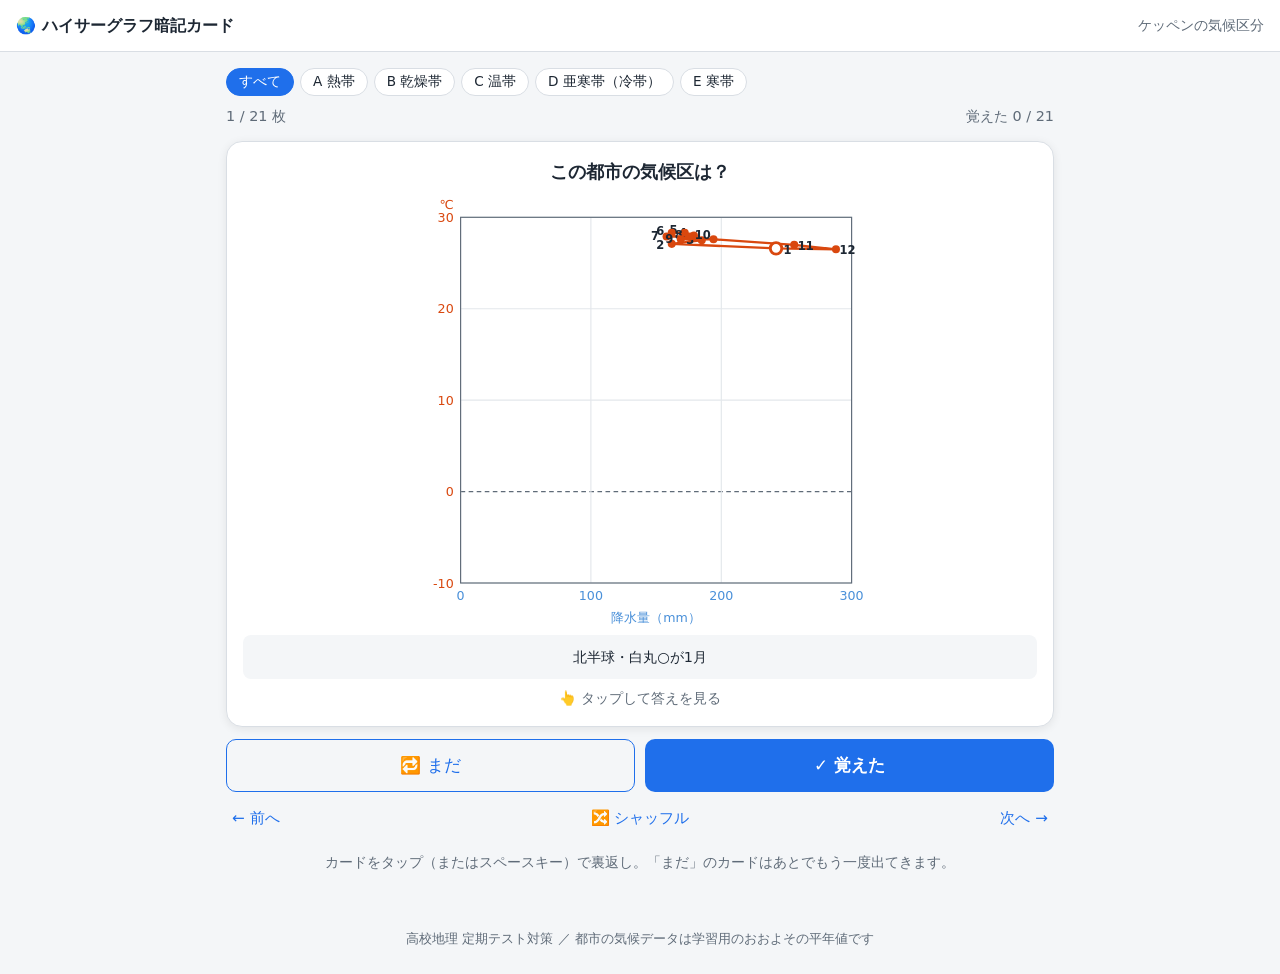
==== docs/index.html @ 98ae0c98 "暗記カードをサーバー不要の静的 HTML に書き出す機能を追加 Co-Authored-By: Claude Opus 5.5 <noreply@anthropic.com> Claude-Sessi" ====
<!doctype html>
<html lang="ja">
<head>
<meta charset="utf-8">
<meta name="viewport" content="width=device-width, initial-scale=1, viewport-fit=cover">
<meta name="apple-mobile-web-app-capable" content="yes">
<meta name="apple-mobile-web-app-title" content="ケッペン暗記">
<title>ハイサーグラフ暗記カード</title>
<meta name="claude:viewport-fit-sides" content="cover">
<style>
:root {
  --bg: #f4f6f8; --card: #ffffff; --text: #1d2733; --muted: #5f6b78; --border: #d9dee4;
  --accent: #1f6feb; --accent-text: #ffffff;
  --ok: #1a7f37; --ok-bg: #e6f4ea; --ng: #c62828; --ng-bg: #fdecea;
  --temp: #d9480f; --prec: #4a90d9; --grid: #e3e7eb;
  --zA: #e8f5e9; --zB: #fff4dc; --zC: #e7f1fb; --zD: #efe9f8; --zE: #eef1f3;
}
@media (prefers-color-scheme: dark) {
  :root:not([data-theme="light"]) {
    --bg: #12161b; --card: #1c222a; --text: #e6eaef; --muted: #9aa5b1; --border: #313a45;
    --accent: #4d8ff5; --accent-text: #0b0f14;
    --ok: #57c574; --ok-bg: #1b3324; --ng: #f07070; --ng-bg: #3a1f1f;
    --temp: #ff8a50; --prec: #5c9de0; --grid: #2b333d;
    --zA: #1d3122; --zB: #362d17; --zC: #1a2b3d; --zD: #2a2238; --zE: #262c32;
    color-scheme: dark;
  }
}
:root[data-theme="dark"] {
  --bg: #12161b; --card: #1c222a; --text: #e6eaef; --muted: #9aa5b1; --border: #313a45;
  --accent: #4d8ff5; --accent-text: #0b0f14;
  --ok: #57c574; --ok-bg: #1b3324; --ng: #f07070; --ng-bg: #3a1f1f;
  --temp: #ff8a50; --prec: #5c9de0; --grid: #2b333d;
  --zA: #1d3122; --zB: #362d17; --zC: #1a2b3d; --zD: #2a2238; --zE: #262c32;
  color-scheme: dark;
}
* { box-sizing: border-box; }
body {
  margin: 0; background: var(--bg); color: var(--text); line-height: 1.7;
  font-family: "Hiragino Sans", "Noto Sans JP", "Yu Gothic", system-ui, sans-serif;
}
a { color: var(--accent); }
main {
  max-width: 860px; margin: 0 auto; padding-block: 16px;
  padding-left: max(16px, env(safe-area-inset-left, 0px));
  padding-right: max(16px, env(safe-area-inset-right, 0px));
}
header.site {
  display: flex; flex-wrap: wrap; gap: 8px 20px; align-items: center; justify-content: space-between;
  padding-block: 12px; background: var(--card); border-bottom: 1px solid var(--border);
  padding-left: max(16px, env(safe-area-inset-left, 0px));
  padding-right: max(16px, env(safe-area-inset-right, 0px));
}
header.site .brand { font-weight: 700; text-decoration: none; color: var(--text); }
header.site nav { display: flex; gap: 16px; }
header.site nav a { text-decoration: none; }
footer.site { text-align: center; color: var(--muted); font-size: .8rem; padding: 24px 16px; }
h1 { font-size: 1.4rem; margin: 0 0 8px; }
h2 { font-size: 1.1rem; margin: 20px 0 8px; }
.card {
  background: var(--card); border: 1px solid var(--border); border-radius: 12px;
  padding: 18px; margin: 14px 0;
}
.card > h2:first-child { margin-top: 0; }
.center { text-align: center; }
.muted { color: var(--muted); font-size: .9em; }
.choices { display: flex; flex-wrap: wrap; gap: 8px; }
.pick { display: inline-flex; align-items: center; gap: 6px; cursor: pointer;
  border: 1px solid var(--border); border-radius: 8px; padding: 8px 12px; }
.pick:has(input:checked) { border-color: var(--accent); outline: 2px solid var(--accent); }
.pick.inline { margin: 10px 10px 10px 0; }
.primary, .secondary {
  display: inline-block; border: 0; border-radius: 10px; padding: 10px 20px; font-size: 1rem;
  cursor: pointer; text-decoration: none; text-align: center; font-family: inherit;
}
.primary { background: var(--accent); color: var(--accent-text); font-weight: 700; }
.secondary { background: transparent; color: var(--accent); border: 1px solid var(--accent); }
.big { display: block; width: 100%; margin-top: 18px; padding: 14px; font-size: 1.1rem; }
.row { display: flex; flex-wrap: wrap; gap: 10px; justify-content: center; align-items: center; }
.flow li { margin: 4px 0; }

.progress { display: flex; justify-content: space-between; color: var(--muted); font-size: .9rem; }
.bar-track { height: 6px; background: var(--border); border-radius: 3px; overflow: hidden; }
.bar-fill { height: 100%; background: var(--accent); transition: width .3s; }
.prompt { font-size: 1.15rem; font-weight: 700; margin: 0 0 8px; }
.hint { white-space: pre-line; background: var(--bg); border-radius: 8px; padding: 10px 12px; }
.options { display: grid; gap: 10px; margin-top: 14px; }
.option {
  display: flex; align-items: center; gap: 12px; width: 100%; text-align: left;
  background: var(--card); color: var(--text); border: 1px solid var(--border); border-radius: 10px;
  padding: 12px 14px; font-size: 1rem; font-family: inherit;
}
button.option { cursor: pointer; }
button.option:hover { border-color: var(--accent); }
.option .num {
  flex: none; width: 26px; height: 26px; border-radius: 50%; display: grid; place-items: center;
  background: var(--bg); font-size: .85rem; font-weight: 700;
}
.option.correct { background: var(--ok-bg); border-color: var(--ok); }
.option.wrong { background: var(--ng-bg); border-color: var(--ng); }
.verdict { font-size: 1.2rem; font-weight: 700; margin: 16px 0 4px; }
.verdict.ok { color: var(--ok); } .verdict.ng { color: var(--ng); }
.explain { border-top: 1px dashed var(--border); margin-top: 10px; padding-top: 6px; }
.label { font-weight: 700; margin: 8px 0 0; }
.steps { padding-left: 1.4em; margin: 4px 0 10px; }
.steps li { margin: 2px 0; }
.big-msg { font-size: 1.05rem; }
.review summary { cursor: pointer; font-weight: 700; }
.review.ng { border-left: 4px solid var(--ng); } .review.ok { border-left: 4px solid var(--ok); }

.chart { max-width: 460px; margin: 8px auto; }
.climograph { width: 100%; height: auto; display: block; }
.climograph .grid { stroke: var(--grid); stroke-width: 1; }
.climograph .axis.zero { stroke: var(--muted); stroke-width: 1; stroke-dasharray: 4 3; }
.climograph .frame { fill: none; stroke: var(--muted); stroke-width: 1; }
.climograph .bar { fill: var(--prec); opacity: .85; }
.climograph .line { fill: none; stroke: var(--temp); stroke-width: 2.5; }
.climograph .dot { fill: var(--temp); }
.climograph .lbl { font-size: 11px; fill: var(--muted); }
.climograph .lbl.t { fill: var(--temp); } .climograph .lbl.p { fill: var(--prec); }

.data summary { cursor: pointer; color: var(--muted); font-size: .9rem; }
.data table, table.input { border-collapse: collapse; font-size: .8rem; margin-top: 6px; }
.data th, .data td, table.input th, table.input td {
  border: 1px solid var(--border); padding: 2px 4px; text-align: center; }
.data, .table-wrap { overflow-x: auto; }
table.input input {
  width: 3.6em; padding: 4px; font-size: .9rem; border: 1px solid var(--border); border-radius: 4px;
  background: var(--bg); color: var(--text);
}
table.ref { border-collapse: collapse; font-size: .85rem; min-width: 720px; }
table.ref th, table.ref td { border: 1px solid var(--border); padding: 6px; vertical-align: top; }
.zone-A td:first-child, .city.zone-A .tag { background: var(--zA); }
.zone-B td:first-child, .city.zone-B .tag { background: var(--zB); }
.zone-C td:first-child, .city.zone-C .tag { background: var(--zC); }
.zone-D td:first-child, .city.zone-D .tag { background: var(--zD); }
.zone-E td:first-child, .city.zone-E .tag { background: var(--zE); }
.grid { display: grid; grid-template-columns: repeat(auto-fill, minmax(240px, 1fr)); gap: 12px; }
.city { margin: 0; padding: 12px; }
.city h3 { margin: 0; font-size: 1rem; }
.city .tag { display: inline-block; border-radius: 6px; padding: 0 8px; margin: 4px 0; font-size: .85rem; }
.small { font-size: .8rem; }
select { font-size: 1rem; padding: 4px; background: var(--card); color: var(--text); border: 1px solid var(--border); border-radius: 6px; }

/* ---- ハイサーグラフ暗記カード ---- */
.climograph.hyther .line { stroke-width: 2; }
.climograph .dot.first { fill: var(--card); stroke: var(--temp); stroke-width: 2.5; }
.climograph .mon { font-size: 10px; fill: var(--text); font-weight: 700; }
.deck-bar { display: flex; flex-direction: column; gap: 8px; }
.filters { display: flex; flex-wrap: wrap; gap: 6px; }
.chip {
  border: 1px solid var(--border); background: var(--card); color: var(--text); border-radius: 999px;
  padding: 4px 12px; font-size: .85rem; cursor: pointer; font-family: inherit;
}
.chip.active { background: var(--accent); color: var(--accent-text); border-color: var(--accent); }
.deck-status { display: flex; justify-content: space-between; color: var(--muted); font-size: .9rem; }
.flip-area { margin: 12px 0; }
.flip-card .chart { margin: 4px auto; }
.flip-card { perspective: 1200px; cursor: pointer; outline: none; -webkit-tap-highlight-color: transparent; }
.flip-card[hidden] { display: none; }
.flip-inner {
  position: relative; display: grid; transition: transform .5s; transform-style: preserve-3d;
}
.flip-card.flipped .flip-inner { transform: rotateY(180deg); }
.face {
  grid-area: 1 / 1; backface-visibility: hidden; -webkit-backface-visibility: hidden;
  background: var(--card); border: 1px solid var(--border); border-radius: 16px; padding: 16px;
  box-shadow: 0 2px 10px rgba(0, 0, 0, .08);
}
.face.back { transform: rotateY(180deg); overflow-y: auto; position: absolute; inset: 0; }
.flip-card:focus-visible .face { outline: 3px solid var(--accent); }
.face-title { font-weight: 700; font-size: 1.1rem; margin: 0; text-align: center; }
.face .hint { text-align: center; font-size: .9rem; margin: 6px 0; }
.tap { text-align: center; color: var(--muted); font-size: .85rem; margin: 8px 0 0; }
.answer-code { font-size: 1.5rem; font-weight: 800; margin: 4px 0 0; text-align: center; }
.answer-city { text-align: center; font-size: 1.1rem; margin: 0 0 8px; }
.zone-bg-A { background: var(--zA); } .zone-bg-B { background: var(--zB); }
.zone-bg-C { background: var(--zC); } .zone-bg-D { background: var(--zD); }
.zone-bg-E { background: var(--zE); }
.deck-actions { display: grid; grid-template-columns: 1fr 1fr; gap: 10px; }
.deck-actions[hidden], .deck-sub[hidden] { display: none; }
.deck-actions button { padding: 14px; font-size: 1.05rem; }
.deck-sub { display: flex; justify-content: space-between; margin: 10px 0; }
.link { background: none; border: 0; color: var(--accent); font-size: .95rem; cursor: pointer; padding: 6px; font-family: inherit; }
.done { text-align: center; }

.site-title { font-weight: 700; }
</style>
</head>
<body>
<header class="site">
  <span class="site-title">🌏 ハイサーグラフ暗記カード</span>
  <span class="muted">ケッペンの気候区分</span>
</header>
<main>

<div class="deck-bar">
  <div class="filters" role="group" aria-label="気候帯でしぼりこむ">
    <button type="button" class="chip active" data-zone="">すべて</button>
    
    <button type="button" class="chip" data-zone="A">A 熱帯</button>
    
    <button type="button" class="chip" data-zone="B">B 乾燥帯</button>
    
    <button type="button" class="chip" data-zone="C">C 温帯</button>
    
    <button type="button" class="chip" data-zone="D">D 亜寒帯（冷帯）</button>
    
    <button type="button" class="chip" data-zone="E">E 寒帯</button>
    
  </div>
  <div class="deck-status"><span id="pos"></span><span id="remain"></span></div>
</div>

<div class="flip-area">
  
  <div class="flip-card" data-zone="A" hidden tabindex="0"
       role="button" aria-label="タップしてカードを裏返す">
    <div class="flip-inner">
      <div class="face front">
        <p class="face-title">この都市の気候区は？</p>
        <div class="chart"><svg viewBox="0 0 400 380" class="climograph hyther" role="img" aria-label="ハイサーグラフ" xmlns="http://www.w3.org/2000/svg"><line x1="44" y1="340.0" x2="384" y2="340.0" class="grid"/><text x="38" y="344.0" class="lbl t" text-anchor="end">-10</text><line x1="44" y1="260.5" x2="384" y2="260.5" class="axis zero"/><text x="38" y="264.5" class="lbl t" text-anchor="end">0</text><line x1="44" y1="181.0" x2="384" y2="181.0" class="grid"/><text x="38" y="185.0" class="lbl t" text-anchor="end">10</text><line x1="44" y1="101.5" x2="384" y2="101.5" class="grid"/><text x="38" y="105.5" class="lbl t" text-anchor="end">20</text><line x1="44" y1="22.0" x2="384" y2="22.0" class="grid"/><text x="38" y="26.0" class="lbl t" text-anchor="end">30</text><line x1="44.0" y1="22" x2="44.0" y2="340" class="grid"/><text x="44.0" y="355" class="lbl p" text-anchor="middle">0</text><line x1="157.3" y1="22" x2="157.3" y2="340" class="grid"/><text x="157.3" y="355" class="lbl p" text-anchor="middle">100</text><line x1="270.7" y1="22" x2="270.7" y2="340" class="grid"/><text x="270.7" y="355" class="lbl p" text-anchor="middle">200</text><line x1="384.0" y1="22" x2="384.0" y2="340" class="grid"/><text x="384.0" y="355" class="lbl p" text-anchor="middle">300</text><rect x="44" y="22" width="340" height="318" class="frame"/><polyline points="318.3,49.0 227.6,45.1 253.7,41.9 246.9,37.9 238.9,35.5 227.6,35.5 223.1,38.7 243.5,38.7 235.5,41.1 263.9,41.1 334.1,45.9 370.4,49.8 318.3,49.0" class="line"/><circle cx="318.3" cy="49.0" r="5" class="dot first"><title>1月 26.6℃ 242mm</title></circle><text x="328.2" y="53.9" class="mon" text-anchor="middle">1</text><circle cx="227.6" cy="45.1" r="3.5" class="dot"><title>2月 27.1℃ 162mm</title></circle><text x="217.6" y="49.4" class="mon" text-anchor="middle">2</text><circle cx="253.7" cy="41.9" r="3.5" class="dot"><title>3月 27.5℃ 185mm</title></circle><text x="243.7" y="45.5" class="mon" text-anchor="middle">3</text><circle cx="246.9" cy="37.9" r="3.5" class="dot"><title>4月 28.0℃ 179mm</title></circle><text x="237.1" y="39.4" class="mon" text-anchor="middle">4</text><circle cx="238.9" cy="35.5" r="3.5" class="dot"><title>5月 28.3℃ 172mm</title></circle><text x="229.2" y="36.7" class="mon" text-anchor="middle">5</text><circle cx="227.6" cy="35.5" r="3.5" class="dot"><title>6月 28.3℃ 162mm</title></circle><text x="217.7" y="37.4" class="mon" text-anchor="middle">6</text><circle cx="223.1" cy="38.7" r="3.5" class="dot"><title>7月 27.9℃ 158mm</title></circle><text x="213.1" y="41.5" class="mon" text-anchor="middle">7</text><circle cx="243.5" cy="38.7" r="3.5" class="dot"><title>8月 27.9℃ 176mm</title></circle><text x="233.6" y="40.8" class="mon" text-anchor="middle">8</text><circle cx="235.5" cy="41.1" r="3.5" class="dot"><title>9月 27.6℃ 169mm</title></circle><text x="225.5" y="44.4" class="mon" text-anchor="middle">9</text><circle cx="263.9" cy="41.1" r="3.5" class="dot"><title>10月 27.6℃ 194mm</title></circle><text x="254.6" y="40.7" class="mon" text-anchor="middle">10</text><circle cx="334.1" cy="45.9" r="3.5" class="dot"><title>11月 27.0℃ 256mm</title></circle><text x="344.1" y="50.0" class="mon" text-anchor="middle">11</text><circle cx="370.4" cy="49.8" r="3.5" class="dot"><title>12月 26.5℃ 288mm</title></circle><text x="380.4" y="54.1" class="mon" text-anchor="middle">12</text><text x="38" y="15" class="lbl t" text-anchor="end">℃</text><text x="214.0" y="374" class="lbl p" text-anchor="middle">降水量（mm）</text></svg></div>
        <p class="hint">北半球・白丸○が1月</p>
        <p class="tap">👆 タップして答えを見る</p>
      </div>
      <div class="face back zone-bg-A">
        <p class="answer-code">Af（熱帯雨林気候）</p>
        <p class="answer-city">シンガポール（シンガポール）</p>
        <p class="label">判定の手順</p>
        <ol class="steps"><li>最暖月平均気温 28.3℃ ≧ 10℃ → 寒帯（E）ではない</li><li>年降水量 2343mm ≧ 乾燥限界 691mm（年中ほぼ平均的に降るなので r = 20 × (27.5 + 7)）→ 乾燥帯（B）ではない</li><li>最寒月平均気温 26.5℃ ≧ 18℃ → 熱帯（A）</li><li>最少雨月降水量 158mm ≧ 60mm → 熱帯雨林気候（Af）</li></ol>
        <p class="label">特徴</p>
        <p>年中高温多雨。スコールがある。気温の年較差が小さい。</p>
        <p>植生：常緑広葉樹の密林（アマゾンのセルバなど）／土壌：ラトソル</p>
        <p class="tap">👆 タップで表に戻る</p>
      </div>
    </div>
  </div>
  
  <div class="flip-card" data-zone="A" hidden tabindex="0"
       role="button" aria-label="タップしてカードを裏返す">
    <div class="flip-inner">
      <div class="face front">
        <p class="face-title">この都市の気候区は？</p>
        <div class="chart"><svg viewBox="0 0 400 380" class="climograph hyther" role="img" aria-label="ハイサーグラフ" xmlns="http://www.w3.org/2000/svg"><line x1="44" y1="340.0" x2="384" y2="340.0" class="grid"/><text x="38" y="344.0" class="lbl t" text-anchor="end">-10</text><line x1="44" y1="276.4" x2="384" y2="276.4" class="axis zero"/><text x="38" y="280.4" class="lbl t" text-anchor="end">0</text><line x1="44" y1="212.8" x2="384" y2="212.8" class="grid"/><text x="38" y="216.8" class="lbl t" text-anchor="end">10</text><line x1="44" y1="149.2" x2="384" y2="149.2" class="grid"/><text x="38" y="153.2" class="lbl t" text-anchor="end">20</text><line x1="44" y1="85.6" x2="384" y2="85.6" class="grid"/><text x="38" y="89.6" class="lbl t" text-anchor="end">30</text><line x1="44" y1="22.0" x2="384" y2="22.0" class="grid"/><text x="38" y="26.0" class="lbl t" text-anchor="end">40</text><line x1="44.0" y1="22" x2="44.0" y2="340" class="grid"/><text x="44.0" y="355" class="lbl p" text-anchor="middle">0</text><line x1="157.3" y1="22" x2="157.3" y2="340" class="grid"/><text x="157.3" y="355" class="lbl p" text-anchor="middle">200</text><line x1="270.7" y1="22" x2="270.7" y2="340" class="grid"/><text x="270.7" y="355" class="lbl p" text-anchor="middle">400</text><line x1="384.0" y1="22" x2="384.0" y2="340" class="grid"/><text x="384.0" y="355" class="lbl p" text-anchor="middle">600</text><rect x="44" y="22" width="340" height="318" class="frame"/><polyline points="45.7,116.1 45.1,107.2 48.0,92.6 58.7,81.8 214.6,93.2 355.1,104.0 379.5,107.2 359.6,107.9 267.3,106.0 147.7,103.4 73.5,107.9 48.0,116.8 45.7,116.1" class="line"/><circle cx="45.7" cy="116.1" r="5" class="dot first"><title>1月 25.2℃ 3mm</title></circle><text x="35.7" y="120.6" class="mon" text-anchor="middle">1</text><circle cx="45.1" cy="107.2" r="3.5" class="dot"><title>2月 26.6℃ 2mm</title></circle><text x="35.1" y="111.0" class="mon" text-anchor="middle">2</text><circle cx="48.0" cy="92.6" r="3.5" class="dot"><title>3月 28.9℃ 7mm</title></circle><text x="38.0" y="95.2" class="mon" text-anchor="middle">3</text><circle cx="58.7" cy="81.8" r="3.5" class="dot"><title>4月 30.6℃ 26mm</title></circle><text x="48.9" y="83.4" class="mon" text-anchor="middle">4</text><circle cx="214.6" cy="93.2" r="3.5" class="dot"><title>5月 28.8℃ 301mm</title></circle><text x="224.3" y="94.4" class="mon" text-anchor="middle">5</text><circle cx="355.1" cy="104.0" r="3.5" class="dot"><title>6月 27.1℃ 549mm</title></circle><text x="365.1" y="107.6" class="mon" text-anchor="middle">6</text><circle cx="379.5" cy="107.2" r="3.5" class="dot"><title>7月 26.6℃ 592mm</title></circle><text x="389.5" y="110.9" class="mon" text-anchor="middle">7</text><circle cx="359.6" cy="107.9" r="3.5" class="dot"><title>8月 26.5℃ 557mm</title></circle><text x="369.6" y="111.6" class="mon" text-anchor="middle">8</text><circle cx="267.3" cy="106.0" r="3.5" class="dot"><title>9月 26.8℃ 394mm</title></circle><text x="277.3" y="109.7" class="mon" text-anchor="middle">9</text><circle cx="147.7" cy="103.4" r="3.5" class="dot"><title>10月 27.2℃ 183mm</title></circle><text x="137.7" y="106.8" class="mon" text-anchor="middle">10</text><circle cx="73.5" cy="107.9" r="3.5" class="dot"><title>11月 26.5℃ 52mm</title></circle><text x="63.5" y="111.8" class="mon" text-anchor="middle">11</text><circle cx="48.0" cy="116.8" r="3.5" class="dot"><title>12月 25.1℃ 7mm</title></circle><text x="38.0" y="121.3" class="mon" text-anchor="middle">12</text><text x="38" y="15" class="lbl t" text-anchor="end">℃</text><text x="214.0" y="374" class="lbl p" text-anchor="middle">降水量（mm）</text></svg></div>
        <p class="hint">北半球・白丸○が1月</p>
        <p class="tap">👆 タップして答えを見る</p>
      </div>
      <div class="face back zone-bg-A">
        <p class="answer-code">Am（熱帯モンスーン気候）</p>
        <p class="answer-city">ヤンゴン（ミャンマー）</p>
        <p class="label">判定の手順</p>
        <ol class="steps"><li>最暖月平均気温 30.6℃ ≧ 10℃ → 寒帯（E）ではない</li><li>年降水量 2673mm ≧ 乾燥限界 823mm（夏に雨が集中（夏半年に年降水量の70%以上）なので r = 20 × (27.2 + 14)）→ 乾燥帯（B）ではない</li><li>最寒月平均気温 25.1℃ ≧ 18℃ → 熱帯（A）</li><li>最少雨月 2mm &lt; 60mm だが、100 − 年降水量/25 = -7mm 以上 → 弱い乾季のある熱帯モンスーン気候（Am）</li></ol>
        <p class="label">特徴</p>
        <p>モンスーン（季節風）の影響で多雨。短い弱い乾季がある。</p>
        <p>植生：常緑広葉樹と落葉樹がまじる森林／土壌：ラトソル</p>
        <p class="tap">👆 タップで表に戻る</p>
      </div>
    </div>
  </div>
  
  <div class="flip-card" data-zone="A" hidden tabindex="0"
       role="button" aria-label="タップしてカードを裏返す">
    <div class="flip-inner">
      <div class="face front">
        <p class="face-title">この都市の気候区は？</p>
        <div class="chart"><svg viewBox="0 0 400 380" class="climograph hyther" role="img" aria-label="ハイサーグラフ" xmlns="http://www.w3.org/2000/svg"><line x1="44" y1="340.0" x2="384" y2="340.0" class="grid"/><text x="38" y="344.0" class="lbl t" text-anchor="end">-10</text><line x1="44" y1="276.4" x2="384" y2="276.4" class="axis zero"/><text x="38" y="280.4" class="lbl t" text-anchor="end">0</text><line x1="44" y1="212.8" x2="384" y2="212.8" class="grid"/><text x="38" y="216.8" class="lbl t" text-anchor="end">10</text><line x1="44" y1="149.2" x2="384" y2="149.2" class="grid"/><text x="38" y="153.2" class="lbl t" text-anchor="end">20</text><line x1="44" y1="85.6" x2="384" y2="85.6" class="grid"/><text x="38" y="89.6" class="lbl t" text-anchor="end">30</text><line x1="44" y1="22.0" x2="384" y2="22.0" class="grid"/><text x="38" y="26.0" class="lbl t" text-anchor="end">40</text><line x1="44.0" y1="22" x2="44.0" y2="340" class="grid"/><text x="44.0" y="355" class="lbl p" text-anchor="middle">0</text><line x1="129.0" y1="22" x2="129.0" y2="340" class="grid"/><text x="129.0" y="355" class="lbl p" text-anchor="middle">100</text><line x1="214.0" y1="22" x2="214.0" y2="340" class="grid"/><text x="214.0" y="355" class="lbl p" text-anchor="middle">200</text><line x1="299.0" y1="22" x2="299.0" y2="340" class="grid"/><text x="299.0" y="355" class="lbl p" text-anchor="middle">300</text><line x1="384.0" y1="22" x2="384.0" y2="340" class="grid"/><text x="384.0" y="355" class="lbl p" text-anchor="middle">400</text><rect x="44" y="22" width="340" height="318" class="frame"/><polyline points="55.0,104.7 61.0,96.4 79.7,89.4 121.3,83.7 254.8,86.2 192.8,90.1 187.7,92.6 241.2,93.9 327.9,96.4 271.8,98.3 92.5,100.9 51.6,108.5 55.0,104.7" class="line"/><circle cx="55.0" cy="104.7" r="5" class="dot first"><title>1月 27.0℃ 13mm</title></circle><text x="45.1" y="109.1" class="mon" text-anchor="middle">1</text><circle cx="61.0" cy="96.4" r="3.5" class="dot"><title>2月 28.3℃ 20mm</title></circle><text x="51.0" y="100.0" class="mon" text-anchor="middle">2</text><circle cx="79.7" cy="89.4" r="3.5" class="dot"><title>3月 29.4℃ 42mm</title></circle><text x="69.7" y="92.2" class="mon" text-anchor="middle">3</text><circle cx="121.3" cy="83.7" r="3.5" class="dot"><title>4月 30.3℃ 91mm</title></circle><text x="111.7" y="84.5" class="mon" text-anchor="middle">4</text><circle cx="254.8" cy="86.2" r="3.5" class="dot"><title>5月 29.9℃ 248mm</title></circle><text x="264.8" y="88.8" class="mon" text-anchor="middle">5</text><circle cx="192.8" cy="90.1" r="3.5" class="dot"><title>6月 29.3℃ 175mm</title></circle><text x="202.6" y="92.0" class="mon" text-anchor="middle">6</text><circle cx="187.7" cy="92.6" r="3.5" class="dot"><title>7月 28.9℃ 169mm</title></circle><text x="197.6" y="95.1" class="mon" text-anchor="middle">7</text><circle cx="241.2" cy="93.9" r="3.5" class="dot"><title>8月 28.7℃ 232mm</title></circle><text x="251.2" y="97.2" class="mon" text-anchor="middle">8</text><circle cx="327.9" cy="96.4" r="3.5" class="dot"><title>9月 28.3℃ 334mm</title></circle><text x="337.9" y="100.0" class="mon" text-anchor="middle">9</text><circle cx="271.8" cy="98.3" r="3.5" class="dot"><title>10月 28.0℃ 268mm</title></circle><text x="281.8" y="102.1" class="mon" text-anchor="middle">10</text><circle cx="92.5" cy="100.9" r="3.5" class="dot"><title>11月 27.6℃ 57mm</title></circle><text x="82.5" y="105.2" class="mon" text-anchor="middle">11</text><circle cx="51.6" cy="108.5" r="3.5" class="dot"><title>12月 26.4℃ 9mm</title></circle><text x="41.7" y="113.2" class="mon" text-anchor="middle">12</text><text x="38" y="15" class="lbl t" text-anchor="end">℃</text><text x="214.0" y="374" class="lbl p" text-anchor="middle">降水量（mm）</text></svg></div>
        <p class="hint">北半球・白丸○が1月</p>
        <p class="tap">👆 タップして答えを見る</p>
      </div>
      <div class="face back zone-bg-A">
        <p class="answer-code">Aw（サバナ気候）</p>
        <p class="answer-city">バンコク（タイ）</p>
        <p class="label">判定の手順</p>
        <ol class="steps"><li>最暖月平均気温 30.3℃ ≧ 10℃ → 寒帯（E）ではない</li><li>年降水量 1658mm ≧ 乾燥限界 850mm（夏に雨が集中（夏半年に年降水量の70%以上）なので r = 20 × (28.5 + 14)）→ 乾燥帯（B）ではない</li><li>最寒月平均気温 26.4℃ ≧ 18℃ → 熱帯（A）</li><li>最少雨月 9mm が 60mm と 34mm（100 − 年降水量/25）を下回る → はっきりした乾季のあるサバナ気候（Aw）</li></ol>
        <p class="label">特徴</p>
        <p>雨季と乾季が明瞭。乾季には草が枯れる。</p>
        <p>植生：疎林と長草草原（サバナ）／土壌：ラトソル</p>
        <p class="tap">👆 タップで表に戻る</p>
      </div>
    </div>
  </div>
  
  <div class="flip-card" data-zone="A" hidden tabindex="0"
       role="button" aria-label="タップしてカードを裏返す">
    <div class="flip-inner">
      <div class="face front">
        <p class="face-title">この都市の気候区は？</p>
        <div class="chart"><svg viewBox="0 0 400 380" class="climograph hyther" role="img" aria-label="ハイサーグラフ" xmlns="http://www.w3.org/2000/svg"><line x1="44" y1="340.0" x2="384" y2="340.0" class="grid"/><text x="38" y="344.0" class="lbl t" text-anchor="end">-10</text><line x1="44" y1="260.5" x2="384" y2="260.5" class="axis zero"/><text x="38" y="264.5" class="lbl t" text-anchor="end">0</text><line x1="44" y1="181.0" x2="384" y2="181.0" class="grid"/><text x="38" y="185.0" class="lbl t" text-anchor="end">10</text><line x1="44" y1="101.5" x2="384" y2="101.5" class="grid"/><text x="38" y="105.5" class="lbl t" text-anchor="end">20</text><line x1="44" y1="22.0" x2="384" y2="22.0" class="grid"/><text x="38" y="26.0" class="lbl t" text-anchor="end">30</text><line x1="44.0" y1="22" x2="44.0" y2="340" class="grid"/><text x="44.0" y="355" class="lbl p" text-anchor="middle">0</text><line x1="112.0" y1="22" x2="112.0" y2="340" class="grid"/><text x="112.0" y="355" class="lbl p" text-anchor="middle">100</text><line x1="180.0" y1="22" x2="180.0" y2="340" class="grid"/><text x="180.0" y="355" class="lbl p" text-anchor="middle">200</text><line x1="248.0" y1="22" x2="248.0" y2="340" class="grid"/><text x="248.0" y="355" class="lbl p" text-anchor="middle">300</text><line x1="316.0" y1="22" x2="316.0" y2="340" class="grid"/><text x="316.0" y="355" class="lbl p" text-anchor="middle">400</text><line x1="384.0" y1="22" x2="384.0" y2="340" class="grid"/><text x="384.0" y="355" class="lbl p" text-anchor="middle">500</text><rect x="44" y="22" width="340" height="318" class="frame"/><polyline points="331.6,33.1 298.3,35.5 260.2,34.7 112.0,35.5 58.3,45.9 45.4,59.4 44.7,62.5 47.4,55.4 54.2,39.5 92.3,29.9 140.6,27.6 212.6,29.9 331.6,33.1" class="line"/><circle cx="331.6" cy="33.1" r="5" class="dot first"><title>1月 28.6℃ 423mm</title></circle><text x="341.6" y="36.2" class="mon" text-anchor="middle">1</text><circle cx="298.3" cy="35.5" r="3.5" class="dot"><title>2月 28.3℃ 374mm</title></circle><text x="308.3" y="38.7" class="mon" text-anchor="middle">2</text><circle cx="260.2" cy="34.7" r="3.5" class="dot"><title>3月 28.4℃ 318mm</title></circle><text x="270.2" y="37.7" class="mon" text-anchor="middle">3</text><circle cx="112.0" cy="35.5" r="3.5" class="dot"><title>4月 28.3℃ 100mm</title></circle><text x="102.2" y="37.3" class="mon" text-anchor="middle">4</text><circle cx="58.3" cy="45.9" r="3.5" class="dot"><title>5月 27.0℃ 21mm</title></circle><text x="48.3" y="50.0" class="mon" text-anchor="middle">5</text><circle cx="45.4" cy="59.4" r="3.5" class="dot"><title>6月 25.3℃ 2mm</title></circle><text x="35.5" y="64.8" class="mon" text-anchor="middle">6</text><circle cx="44.7" cy="62.5" r="3.5" class="dot"><title>7月 24.9℃ 1mm</title></circle><text x="34.9" y="68.2" class="mon" text-anchor="middle">7</text><circle cx="47.4" cy="55.4" r="3.5" class="dot"><title>8月 25.8℃ 5mm</title></circle><text x="37.5" y="60.4" class="mon" text-anchor="middle">8</text><circle cx="54.2" cy="39.5" r="3.5" class="dot"><title>9月 27.8℃ 15mm</title></circle><text x="44.2" y="42.8" class="mon" text-anchor="middle">9</text><circle cx="92.3" cy="29.9" r="3.5" class="dot"><title>10月 29.0℃ 71mm</title></circle><text x="82.5" y="31.3" class="mon" text-anchor="middle">10</text><circle cx="140.6" cy="27.6" r="3.5" class="dot"><title>11月 29.3℃ 142mm</title></circle><text x="139.9" y="21.1" class="mon" text-anchor="middle">11</text><circle cx="212.6" cy="29.9" r="3.5" class="dot"><title>12月 29.0℃ 248mm</title></circle><text x="222.5" y="31.9" class="mon" text-anchor="middle">12</text><text x="38" y="15" class="lbl t" text-anchor="end">℃</text><text x="214.0" y="374" class="lbl p" text-anchor="middle">降水量（mm）</text></svg></div>
        <p class="hint">南半球（夏は12〜2月）・白丸○が1月</p>
        <p class="tap">👆 タップして答えを見る</p>
      </div>
      <div class="face back zone-bg-A">
        <p class="answer-code">Aw（サバナ気候）</p>
        <p class="answer-city">ダーウィン（オーストラリア）</p>
        <p class="label">判定の手順</p>
        <ol class="steps"><li>最暖月平均気温 29.3℃ ≧ 10℃ → 寒帯（E）ではない</li><li>年降水量 1720mm ≧ 乾燥限界 833mm（夏に雨が集中（夏半年に年降水量の70%以上）なので r = 20 × (27.6 + 14)）→ 乾燥帯（B）ではない</li><li>最寒月平均気温 24.9℃ ≧ 18℃ → 熱帯（A）</li><li>最少雨月 1mm が 60mm と 31mm（100 − 年降水量/25）を下回る → はっきりした乾季のあるサバナ気候（Aw）</li></ol>
        <p class="label">特徴</p>
        <p>雨季と乾季が明瞭。乾季には草が枯れる。</p>
        <p>植生：疎林と長草草原（サバナ）／土壌：ラトソル</p>
        <p class="tap">👆 タップで表に戻る</p>
      </div>
    </div>
  </div>
  
  <div class="flip-card" data-zone="B" hidden tabindex="0"
       role="button" aria-label="タップしてカードを裏返す">
    <div class="flip-inner">
      <div class="face front">
        <p class="face-title">この都市の気候区は？</p>
        <div class="chart"><svg viewBox="0 0 400 380" class="climograph hyther" role="img" aria-label="ハイサーグラフ" xmlns="http://www.w3.org/2000/svg"><line x1="44" y1="340.0" x2="384" y2="340.0" class="grid"/><text x="38" y="344.0" class="lbl t" text-anchor="end">-10</text><line x1="44" y1="260.5" x2="384" y2="260.5" class="axis zero"/><text x="38" y="264.5" class="lbl t" text-anchor="end">0</text><line x1="44" y1="181.0" x2="384" y2="181.0" class="grid"/><text x="38" y="185.0" class="lbl t" text-anchor="end">10</text><line x1="44" y1="101.5" x2="384" y2="101.5" class="grid"/><text x="38" y="105.5" class="lbl t" text-anchor="end">20</text><line x1="44" y1="22.0" x2="384" y2="22.0" class="grid"/><text x="38" y="26.0" class="lbl t" text-anchor="end">30</text><line x1="44.0" y1="22" x2="44.0" y2="340" class="grid"/><text x="44.0" y="355" class="lbl p" text-anchor="middle">0</text><line x1="384.0" y1="22" x2="384.0" y2="340" class="grid"/><text x="384.0" y="355" class="lbl p" text-anchor="middle">100</text><rect x="44" y="22" width="340" height="318" class="frame"/><polyline points="61.0,149.2 57.6,140.5 57.6,120.6 47.4,92.0 44.0,64.9 44.0,45.1 44.0,41.1 44.0,41.1 44.0,53.8 47.4,74.5 54.2,109.5 61.0,138.1 61.0,149.2" class="line"/><circle cx="61.0" cy="149.2" r="5" class="dot first"><title>1月 14.0℃ 5mm</title></circle><text x="62.7" y="162.6" class="mon" text-anchor="middle">1</text><circle cx="57.6" cy="140.5" r="3.5" class="dot"><title>2月 15.1℃ 4mm</title></circle><text x="59.0" y="153.9" class="mon" text-anchor="middle">2</text><circle cx="57.6" cy="120.6" r="3.5" class="dot"><title>3月 17.6℃ 4mm</title></circle><text x="59.8" y="133.8" class="mon" text-anchor="middle">3</text><circle cx="47.4" cy="92.0" r="3.5" class="dot"><title>4月 21.2℃ 1mm</title></circle><text x="39.9" y="102.1" class="mon" text-anchor="middle">4</text><circle cx="44.0" cy="64.9" r="3.5" class="dot"><title>5月 24.6℃ 0mm</title></circle><text x="41.4" y="58.8" class="mon" text-anchor="middle">5</text><circle cx="44.0" cy="45.1" r="3.5" class="dot"><title>6月 27.1℃ 0mm</title></circle><text x="42.5" y="38.7" class="mon" text-anchor="middle">6</text><circle cx="44.0" cy="41.1" r="3.5" class="dot"><title>7月 27.6℃ 0mm</title></circle><text x="42.7" y="34.7" class="mon" text-anchor="middle">7</text><circle cx="44.0" cy="41.1" r="3.5" class="dot"><title>8月 27.6℃ 0mm</title></circle><text x="42.7" y="34.7" class="mon" text-anchor="middle">8</text><circle cx="44.0" cy="53.8" r="3.5" class="dot"><title>9月 26.0℃ 0mm</title></circle><text x="42.2" y="47.5" class="mon" text-anchor="middle">9</text><circle cx="47.4" cy="74.5" r="3.5" class="dot"><title>10月 23.4℃ 1mm</title></circle><text x="45.3" y="68.2" class="mon" text-anchor="middle">10</text><circle cx="54.2" cy="109.5" r="3.5" class="dot"><title>11月 19.0℃ 3mm</title></circle><text x="56.0" y="122.8" class="mon" text-anchor="middle">11</text><circle cx="61.0" cy="138.1" r="3.5" class="dot"><title>12月 15.4℃ 5mm</title></circle><text x="63.1" y="151.3" class="mon" text-anchor="middle">12</text><text x="38" y="15" class="lbl t" text-anchor="end">℃</text><text x="214.0" y="374" class="lbl p" text-anchor="middle">降水量（mm）</text></svg></div>
        <p class="hint">北半球・白丸○が1月</p>
        <p class="tap">👆 タップして答えを見る</p>
      </div>
      <div class="face back zone-bg-B">
        <p class="answer-code">BW（砂漠気候）</p>
        <p class="answer-city">カイロ（エジプト）</p>
        <p class="label">判定の手順</p>
        <ol class="steps"><li>最暖月平均気温 27.6℃ ≧ 10℃ → 寒帯（E）ではない</li><li>年降水量 23mm &lt; 乾燥限界 431mm（冬に雨が集中（冬半年に年降水量の70%以上）なので r = 20 × (21.6 + 0)）→ 乾燥帯（B）</li><li>年降水量が乾燥限界の半分（216mm）未満 → 砂漠気候（BW）</li></ol>
        <p class="label">特徴</p>
        <p>降水量が極めて少なく、気温の日較差が大きい。</p>
        <p>植生：ほとんどない（オアシス周辺を除く）／土壌：砂漠土</p>
        <p class="tap">👆 タップで表に戻る</p>
      </div>
    </div>
  </div>
  
  <div class="flip-card" data-zone="B" hidden tabindex="0"
       role="button" aria-label="タップしてカードを裏返す">
    <div class="flip-inner">
      <div class="face front">
        <p class="face-title">この都市の気候区は？</p>
        <div class="chart"><svg viewBox="0 0 400 380" class="climograph hyther" role="img" aria-label="ハイサーグラフ" xmlns="http://www.w3.org/2000/svg"><line x1="44" y1="340.0" x2="384" y2="340.0" class="grid"/><text x="38" y="344.0" class="lbl t" text-anchor="end">-10</text><line x1="44" y1="276.4" x2="384" y2="276.4" class="axis zero"/><text x="38" y="280.4" class="lbl t" text-anchor="end">0</text><line x1="44" y1="212.8" x2="384" y2="212.8" class="grid"/><text x="38" y="216.8" class="lbl t" text-anchor="end">10</text><line x1="44" y1="149.2" x2="384" y2="149.2" class="grid"/><text x="38" y="153.2" class="lbl t" text-anchor="end">20</text><line x1="44" y1="85.6" x2="384" y2="85.6" class="grid"/><text x="38" y="89.6" class="lbl t" text-anchor="end">30</text><line x1="44" y1="22.0" x2="384" y2="22.0" class="grid"/><text x="38" y="26.0" class="lbl t" text-anchor="end">40</text><line x1="44.0" y1="22" x2="44.0" y2="340" class="grid"/><text x="44.0" y="355" class="lbl p" text-anchor="middle">0</text><line x1="384.0" y1="22" x2="384.0" y2="340" class="grid"/><text x="384.0" y="355" class="lbl p" text-anchor="middle">100</text><rect x="44" y="22" width="340" height="318" class="frame"/><polyline points="84.8,184.8 71.2,168.3 118.8,140.9 129.0,107.2 78.0,69.1 44.0,51.3 44.0,43.6 44.0,46.2 44.0,64.6 47.4,100.9 64.4,144.1 88.2,175.3 84.8,184.8" class="line"/><circle cx="84.8" cy="184.8" r="5" class="dot first"><title>1月 14.4℃ 12mm</title></circle><text x="86.5" y="198.2" class="mon" text-anchor="middle">1</text><circle cx="71.2" cy="168.3" r="3.5" class="dot"><title>2月 17.0℃ 8mm</title></circle><text x="71.2" y="181.8" class="mon" text-anchor="middle">2</text><circle cx="118.8" cy="140.9" r="3.5" class="dot"><title>3月 21.3℃ 22mm</title></circle><text x="127.0" y="150.1" class="mon" text-anchor="middle">3</text><circle cx="129.0" cy="107.2" r="3.5" class="dot"><title>4月 26.6℃ 25mm</title></circle><text x="139.0" y="110.6" class="mon" text-anchor="middle">4</text><circle cx="78.0" cy="69.1" r="3.5" class="dot"><title>5月 32.6℃ 10mm</title></circle><text x="79.6" y="62.7" class="mon" text-anchor="middle">5</text><circle cx="44.0" cy="51.3" r="3.5" class="dot"><title>6月 35.4℃ 0mm</title></circle><text x="39.6" y="45.8" class="mon" text-anchor="middle">6</text><circle cx="44.0" cy="43.6" r="3.5" class="dot"><title>7月 36.6℃ 0mm</title></circle><text x="40.1" y="37.9" class="mon" text-anchor="middle">7</text><circle cx="44.0" cy="46.2" r="3.5" class="dot"><title>8月 36.2℃ 0mm</title></circle><text x="39.9" y="40.5" class="mon" text-anchor="middle">8</text><circle cx="44.0" cy="64.6" r="3.5" class="dot"><title>9月 33.3℃ 0mm</title></circle><text x="38.7" y="59.7" class="mon" text-anchor="middle">9</text><circle cx="47.4" cy="100.9" r="3.5" class="dot"><title>10月 27.6℃ 1mm</title></circle><text x="37.8" y="101.5" class="mon" text-anchor="middle">10</text><circle cx="64.4" cy="144.1" r="3.5" class="dot"><title>11月 20.8℃ 6mm</title></circle><text x="62.5" y="157.4" class="mon" text-anchor="middle">11</text><circle cx="88.2" cy="175.3" r="3.5" class="dot"><title>12月 15.9℃ 13mm</title></circle><text x="90.6" y="188.5" class="mon" text-anchor="middle">12</text><text x="38" y="15" class="lbl t" text-anchor="end">℃</text><text x="214.0" y="374" class="lbl p" text-anchor="middle">降水量（mm）</text></svg></div>
        <p class="hint">北半球・白丸○が1月</p>
        <p class="tap">👆 タップして答えを見る</p>
      </div>
      <div class="face back zone-bg-B">
        <p class="answer-code">BW（砂漠気候）</p>
        <p class="answer-city">リヤド（サウジアラビア）</p>
        <p class="label">判定の手順</p>
        <ol class="steps"><li>最暖月平均気温 36.6℃ ≧ 10℃ → 寒帯（E）ではない</li><li>年降水量 97mm &lt; 乾燥限界 669mm（年中ほぼ平均的に降るなので r = 20 × (26.5 + 7)）→ 乾燥帯（B）</li><li>年降水量が乾燥限界の半分（335mm）未満 → 砂漠気候（BW）</li></ol>
        <p class="label">特徴</p>
        <p>降水量が極めて少なく、気温の日較差が大きい。</p>
        <p>植生：ほとんどない（オアシス周辺を除く）／土壌：砂漠土</p>
        <p class="tap">👆 タップで表に戻る</p>
      </div>
    </div>
  </div>
  
  <div class="flip-card" data-zone="B" hidden tabindex="0"
       role="button" aria-label="タップしてカードを裏返す">
    <div class="flip-inner">
      <div class="face front">
        <p class="face-title">この都市の気候区は？</p>
        <div class="chart"><svg viewBox="0 0 400 380" class="climograph hyther" role="img" aria-label="ハイサーグラフ" xmlns="http://www.w3.org/2000/svg"><line x1="44" y1="340.0" x2="384" y2="340.0" class="grid"/><text x="38" y="344.0" class="lbl t" text-anchor="end">-10</text><line x1="44" y1="276.4" x2="384" y2="276.4" class="axis zero"/><text x="38" y="280.4" class="lbl t" text-anchor="end">0</text><line x1="44" y1="212.8" x2="384" y2="212.8" class="grid"/><text x="38" y="216.8" class="lbl t" text-anchor="end">10</text><line x1="44" y1="149.2" x2="384" y2="149.2" class="grid"/><text x="38" y="153.2" class="lbl t" text-anchor="end">20</text><line x1="44" y1="85.6" x2="384" y2="85.6" class="grid"/><text x="38" y="89.6" class="lbl t" text-anchor="end">30</text><line x1="44" y1="22.0" x2="384" y2="22.0" class="grid"/><text x="38" y="26.0" class="lbl t" text-anchor="end">40</text><line x1="44.0" y1="22" x2="44.0" y2="340" class="grid"/><text x="44.0" y="355" class="lbl p" text-anchor="middle">0</text><line x1="384.0" y1="22" x2="384.0" y2="340" class="grid"/><text x="384.0" y="355" class="lbl p" text-anchor="middle">100</text><rect x="44" y="22" width="340" height="318" class="frame"/><polyline points="169.8,252.9 159.6,235.7 186.8,205.2 132.4,168.3 88.2,133.3 50.8,97.7 50.8,79.9 47.4,86.2 47.4,113.6 84.8,156.8 146.0,205.2 163.0,238.9 169.8,252.9" class="line"/><circle cx="169.8" cy="252.9" r="5" class="dot first"><title>1月 3.7℃ 37mm</title></circle><text x="175.4" y="264.7" class="mon" text-anchor="middle">1</text><circle cx="159.6" cy="235.7" r="3.5" class="dot"><title>2月 6.4℃ 34mm</title></circle><text x="165.3" y="247.4" class="mon" text-anchor="middle">2</text><circle cx="186.8" cy="205.2" r="3.5" class="dot"><title>3月 11.2℃ 42mm</title></circle><text x="195.6" y="213.4" class="mon" text-anchor="middle">3</text><circle cx="132.4" cy="168.3" r="3.5" class="dot"><title>4月 17.0℃ 26mm</title></circle><text x="142.3" y="173.5" class="mon" text-anchor="middle">4</text><circle cx="88.2" cy="133.3" r="3.5" class="dot"><title>5月 22.5℃ 13mm</title></circle><text x="82.4" y="128.7" class="mon" text-anchor="middle">5</text><circle cx="50.8" cy="97.7" r="3.5" class="dot"><title>6月 28.1℃ 2mm</title></circle><text x="44.1" y="93.7" class="mon" text-anchor="middle">6</text><circle cx="50.8" cy="79.9" r="3.5" class="dot"><title>7月 30.9℃ 2mm</title></circle><text x="45.0" y="75.2" class="mon" text-anchor="middle">7</text><circle cx="47.4" cy="86.2" r="3.5" class="dot"><title>8月 29.9℃ 1mm</title></circle><text x="41.1" y="82.0" class="mon" text-anchor="middle">8</text><circle cx="47.4" cy="113.6" r="3.5" class="dot"><title>9月 25.6℃ 1mm</title></circle><text x="39.6" y="110.8" class="mon" text-anchor="middle">9</text><circle cx="84.8" cy="156.8" r="3.5" class="dot"><title>10月 18.8℃ 12mm</title></circle><text x="75.2" y="157.5" class="mon" text-anchor="middle">10</text><circle cx="146.0" cy="205.2" r="3.5" class="dot"><title>11月 11.2℃ 30mm</title></circle><text x="152.6" y="216.2" class="mon" text-anchor="middle">11</text><circle cx="163.0" cy="238.9" r="3.5" class="dot"><title>12月 5.9℃ 35mm</title></circle><text x="168.8" y="250.6" class="mon" text-anchor="middle">12</text><text x="38" y="15" class="lbl t" text-anchor="end">℃</text><text x="214.0" y="374" class="lbl p" text-anchor="middle">降水量（mm）</text></svg></div>
        <p class="hint">北半球・白丸○が1月</p>
        <p class="tap">👆 タップして答えを見る</p>
      </div>
      <div class="face back zone-bg-B">
        <p class="answer-code">BS（ステップ気候）</p>
        <p class="answer-city">テヘラン（イラン）</p>
        <p class="label">判定の手順</p>
        <ol class="steps"><li>最暖月平均気温 30.9℃ ≧ 10℃ → 寒帯（E）ではない</li><li>年降水量 235mm &lt; 乾燥限界 352mm（冬に雨が集中（冬半年に年降水量の70%以上）なので r = 20 × (17.6 + 0)）→ 乾燥帯（B）</li><li>年降水量が乾燥限界の半分（176mm）以上 → ステップ気候（BS）</li></ol>
        <p class="label">特徴</p>
        <p>短い雨季があり、砂漠の周辺に分布。</p>
        <p>植生：丈の短い草原（ステップ）／土壌：チェルノーゼム・栗色土</p>
        <p class="tap">👆 タップで表に戻る</p>
      </div>
    </div>
  </div>
  
  <div class="flip-card" data-zone="B" hidden tabindex="0"
       role="button" aria-label="タップしてカードを裏返す">
    <div class="flip-inner">
      <div class="face front">
        <p class="face-title">この都市の気候区は？</p>
        <div class="chart"><svg viewBox="0 0 400 380" class="climograph hyther" role="img" aria-label="ハイサーグラフ" xmlns="http://www.w3.org/2000/svg"><line x1="44" y1="340.0" x2="384" y2="340.0" class="grid"/><text x="38" y="344.0" class="lbl t" text-anchor="end">-10</text><line x1="44" y1="260.5" x2="384" y2="260.5" class="axis zero"/><text x="38" y="264.5" class="lbl t" text-anchor="end">0</text><line x1="44" y1="181.0" x2="384" y2="181.0" class="grid"/><text x="38" y="185.0" class="lbl t" text-anchor="end">10</text><line x1="44" y1="101.5" x2="384" y2="101.5" class="grid"/><text x="38" y="105.5" class="lbl t" text-anchor="end">20</text><line x1="44" y1="22.0" x2="384" y2="22.0" class="grid"/><text x="38" y="26.0" class="lbl t" text-anchor="end">30</text><line x1="44.0" y1="22" x2="44.0" y2="340" class="grid"/><text x="44.0" y="355" class="lbl p" text-anchor="middle">0</text><line x1="214.0" y1="22" x2="214.0" y2="340" class="grid"/><text x="214.0" y="355" class="lbl p" text-anchor="middle">100</text><line x1="384.0" y1="22" x2="384.0" y2="340" class="grid"/><text x="384.0" y="355" class="lbl p" text-anchor="middle">200</text><rect x="44" y="22" width="340" height="318" class="frame"/><polyline points="44.0,90.4 45.7,94.3 44.0,91.2 44.0,87.2 45.7,77.7 66.1,55.4 163.0,45.9 324.5,43.5 273.5,41.9 95.0,41.9 47.4,57.0 47.4,74.5 44.0,90.4" class="line"/><circle cx="44.0" cy="90.4" r="5" class="dot first"><title>1月 21.4℃ 0mm</title></circle><text x="34.7" y="97.6" class="mon" text-anchor="middle">1</text><circle cx="45.7" cy="94.3" r="3.5" class="dot"><title>2月 20.9℃ 1mm</title></circle><text x="36.7" y="102.2" class="mon" text-anchor="middle">2</text><circle cx="44.0" cy="91.2" r="3.5" class="dot"><title>3月 21.3℃ 0mm</title></circle><text x="34.8" y="98.5" class="mon" text-anchor="middle">3</text><circle cx="44.0" cy="87.2" r="3.5" class="dot"><title>4月 21.8℃ 0mm</title></circle><text x="34.5" y="94.0" class="mon" text-anchor="middle">4</text><circle cx="45.7" cy="77.7" r="3.5" class="dot"><title>5月 23.0℃ 1mm</title></circle><text x="35.9" y="83.0" class="mon" text-anchor="middle">5</text><circle cx="66.1" cy="55.4" r="3.5" class="dot"><title>6月 25.8℃ 13mm</title></circle><text x="56.5" y="56.0" class="mon" text-anchor="middle">6</text><circle cx="163.0" cy="45.9" r="3.5" class="dot"><title>7月 27.0℃ 70mm</title></circle><text x="172.4" y="46.0" class="mon" text-anchor="middle">7</text><circle cx="324.5" cy="43.5" r="3.5" class="dot"><title>8月 27.3℃ 165mm</title></circle><text x="334.4" y="45.9" class="mon" text-anchor="middle">8</text><circle cx="273.5" cy="41.9" r="3.5" class="dot"><title>9月 27.5℃ 135mm</title></circle><text x="283.4" y="43.9" class="mon" text-anchor="middle">9</text><circle cx="95.0" cy="41.9" r="3.5" class="dot"><title>10月 27.5℃ 30mm</title></circle><text x="91.8" y="35.9" class="mon" text-anchor="middle">10</text><circle cx="47.4" cy="57.0" r="3.5" class="dot"><title>11月 25.6℃ 2mm</title></circle><text x="37.5" y="58.8" class="mon" text-anchor="middle">11</text><circle cx="47.4" cy="74.5" r="3.5" class="dot"><title>12月 23.4℃ 2mm</title></circle><text x="37.5" y="79.3" class="mon" text-anchor="middle">12</text><text x="38" y="15" class="lbl t" text-anchor="end">℃</text><text x="214.0" y="374" class="lbl p" text-anchor="middle">降水量（mm）</text></svg></div>
        <p class="hint">北半球・白丸○が1月</p>
        <p class="tap">👆 タップして答えを見る</p>
      </div>
      <div class="face back zone-bg-B">
        <p class="answer-code">BS（ステップ気候）</p>
        <p class="answer-city">ダカール（セネガル）</p>
        <p class="label">判定の手順</p>
        <ol class="steps"><li>最暖月平均気温 27.5℃ ≧ 10℃ → 寒帯（E）ではない</li><li>年降水量 419mm &lt; 乾燥限界 768mm（夏に雨が集中（夏半年に年降水量の70%以上）なので r = 20 × (24.4 + 14)）→ 乾燥帯（B）</li><li>年降水量が乾燥限界の半分（384mm）以上 → ステップ気候（BS）</li></ol>
        <p class="label">特徴</p>
        <p>短い雨季があり、砂漠の周辺に分布。</p>
        <p>植生：丈の短い草原（ステップ）／土壌：チェルノーゼム・栗色土</p>
        <p class="tap">👆 タップで表に戻る</p>
      </div>
    </div>
  </div>
  
  <div class="flip-card" data-zone="C" hidden tabindex="0"
       role="button" aria-label="タップしてカードを裏返す">
    <div class="flip-inner">
      <div class="face front">
        <p class="face-title">この都市の気候区は？</p>
        <div class="chart"><svg viewBox="0 0 400 380" class="climograph hyther" role="img" aria-label="ハイサーグラフ" xmlns="http://www.w3.org/2000/svg"><line x1="44" y1="340.0" x2="384" y2="340.0" class="grid"/><text x="38" y="344.0" class="lbl t" text-anchor="end">-10</text><line x1="44" y1="260.5" x2="384" y2="260.5" class="axis zero"/><text x="38" y="264.5" class="lbl t" text-anchor="end">0</text><line x1="44" y1="181.0" x2="384" y2="181.0" class="grid"/><text x="38" y="185.0" class="lbl t" text-anchor="end">10</text><line x1="44" y1="101.5" x2="384" y2="101.5" class="grid"/><text x="38" y="105.5" class="lbl t" text-anchor="end">20</text><line x1="44" y1="22.0" x2="384" y2="22.0" class="grid"/><text x="38" y="26.0" class="lbl t" text-anchor="end">30</text><line x1="44.0" y1="22" x2="44.0" y2="340" class="grid"/><text x="44.0" y="355" class="lbl p" text-anchor="middle">0</text><line x1="214.0" y1="22" x2="214.0" y2="340" class="grid"/><text x="214.0" y="355" class="lbl p" text-anchor="middle">100</text><line x1="384.0" y1="22" x2="384.0" y2="340" class="grid"/><text x="384.0" y="355" class="lbl p" text-anchor="middle">200</text><rect x="44" y="22" width="340" height="318" class="frame"/><polyline points="157.9,200.9 168.1,195.3 142.6,179.4 181.7,160.3 134.1,123.8 101.8,92.8 76.3,68.9 106.9,65.7 168.1,95.1 236.1,130.1 239.5,169.9 181.7,193.7 157.9,200.9" class="line"/><circle cx="157.9" cy="200.9" r="5" class="dot first"><title>1月 7.5℃ 67mm</title></circle><text x="157.9" y="214.4" class="mon" text-anchor="middle">1</text><circle cx="168.1" cy="195.3" r="3.5" class="dot"><title>2月 8.2℃ 73mm</title></circle><text x="169.9" y="208.6" class="mon" text-anchor="middle">2</text><circle cx="142.6" cy="179.4" r="3.5" class="dot"><title>3月 10.2℃ 58mm</title></circle><text x="139.0" y="192.2" class="mon" text-anchor="middle">3</text><circle cx="181.7" cy="160.3" r="3.5" class="dot"><title>4月 12.6℃ 81mm</title></circle><text x="189.3" y="170.4" class="mon" text-anchor="middle">4</text><circle cx="134.1" cy="123.8" r="3.5" class="dot"><title>5月 17.2℃ 53mm</title></circle><text x="125.8" y="121.7" class="mon" text-anchor="middle">5</text><circle cx="101.8" cy="92.8" r="3.5" class="dot"><title>6月 21.1℃ 34mm</title></circle><text x="94.1" y="89.8" class="mon" text-anchor="middle">6</text><circle cx="76.3" cy="68.9" r="3.5" class="dot"><title>7月 24.1℃ 19mm</title></circle><text x="68.7" y="65.9" class="mon" text-anchor="middle">7</text><circle cx="106.9" cy="65.7" r="3.5" class="dot"><title>8月 24.5℃ 37mm</title></circle><text x="101.2" y="61.0" class="mon" text-anchor="middle">8</text><circle cx="168.1" cy="95.1" r="3.5" class="dot"><title>9月 20.8℃ 73mm</title></circle><text x="170.3" y="88.9" class="mon" text-anchor="middle">9</text><circle cx="236.1" cy="130.1" r="3.5" class="dot"><title>10月 16.4℃ 113mm</title></circle><text x="246.0" y="132.4" class="mon" text-anchor="middle">10</text><circle cx="239.5" cy="169.9" r="3.5" class="dot"><title>11月 11.4℃ 115mm</title></circle><text x="248.9" y="176.8" class="mon" text-anchor="middle">11</text><circle cx="181.7" cy="193.7" r="3.5" class="dot"><title>12月 8.4℃ 81mm</title></circle><text x="185.7" y="206.4" class="mon" text-anchor="middle">12</text><text x="38" y="15" class="lbl t" text-anchor="end">℃</text><text x="214.0" y="374" class="lbl p" text-anchor="middle">降水量（mm）</text></svg></div>
        <p class="hint">北半球・白丸○が1月</p>
        <p class="tap">👆 タップして答えを見る</p>
      </div>
      <div class="face back zone-bg-C">
        <p class="answer-code">Cs（地中海性気候）</p>
        <p class="answer-city">ローマ（イタリア）</p>
        <p class="label">判定の手順</p>
        <ol class="steps"><li>最暖月平均気温 24.5℃ ≧ 10℃ → 寒帯（E）ではない</li><li>年降水量 804mm ≧ 乾燥限界 444mm（年中ほぼ平均的に降るなので r = 20 × (15.2 + 7)）→ 乾燥帯（B）ではない</li><li>−3℃ ≦ 最寒月平均気温 7.5℃ &lt; 18℃ → 温帯（C）</li><li>夏の最少雨月 19mm が冬の最多雨月 115mm の1/3未満 → 夏に乾燥する地中海性気候（Cs）</li></ol>
        <p class="label">特徴</p>
        <p>夏は高温乾燥、冬は温暖で湿潤。</p>
        <p>植生：硬葉樹（オリーブ・コルクがしなど）／土壌：テラロッサ（石灰岩地域）</p>
        <p class="tap">👆 タップで表に戻る</p>
      </div>
    </div>
  </div>
  
  <div class="flip-card" data-zone="C" hidden tabindex="0"
       role="button" aria-label="タップしてカードを裏返す">
    <div class="flip-inner">
      <div class="face front">
        <p class="face-title">この都市の気候区は？</p>
        <div class="chart"><svg viewBox="0 0 400 380" class="climograph hyther" role="img" aria-label="ハイサーグラフ" xmlns="http://www.w3.org/2000/svg"><line x1="44" y1="340.0" x2="384" y2="340.0" class="grid"/><text x="38" y="344.0" class="lbl t" text-anchor="end">-10</text><line x1="44" y1="260.5" x2="384" y2="260.5" class="axis zero"/><text x="38" y="264.5" class="lbl t" text-anchor="end">0</text><line x1="44" y1="181.0" x2="384" y2="181.0" class="grid"/><text x="38" y="185.0" class="lbl t" text-anchor="end">10</text><line x1="44" y1="101.5" x2="384" y2="101.5" class="grid"/><text x="38" y="105.5" class="lbl t" text-anchor="end">20</text><line x1="44" y1="22.0" x2="384" y2="22.0" class="grid"/><text x="38" y="26.0" class="lbl t" text-anchor="end">30</text><line x1="44.0" y1="22" x2="44.0" y2="340" class="grid"/><text x="44.0" y="355" class="lbl p" text-anchor="middle">0</text><line x1="214.0" y1="22" x2="214.0" y2="340" class="grid"/><text x="214.0" y="355" class="lbl p" text-anchor="middle">100</text><line x1="384.0" y1="22" x2="384.0" y2="340" class="grid"/><text x="384.0" y="355" class="lbl p" text-anchor="middle">200</text><rect x="44" y="22" width="340" height="318" class="frame"/><polyline points="69.5,65.7 66.1,62.5 76.3,77.7 106.9,103.1 197.0,130.1 259.9,149.2 290.5,156.4 253.1,152.4 180.0,141.2 112.0,124.6 81.4,100.7 61.0,82.4 69.5,65.7" class="line"/><circle cx="69.5" cy="65.7" r="5" class="dot first"><title>1月 24.5℃ 15mm</title></circle><text x="60.9" y="64.0" class="mon" text-anchor="middle">1</text><circle cx="66.1" cy="62.5" r="3.5" class="dot"><title>2月 24.9℃ 13mm</title></circle><text x="57.6" y="60.8" class="mon" text-anchor="middle">2</text><circle cx="76.3" cy="77.7" r="3.5" class="dot"><title>3月 23.0℃ 19mm</title></circle><text x="67.3" y="76.7" class="mon" text-anchor="middle">3</text><circle cx="106.9" cy="103.1" r="3.5" class="dot"><title>4月 19.8℃ 37mm</title></circle><text x="97.2" y="104.3" class="mon" text-anchor="middle">4</text><circle cx="197.0" cy="130.1" r="3.5" class="dot"><title>5月 16.4℃ 90mm</title></circle><text x="206.4" y="136.9" class="mon" text-anchor="middle">5</text><circle cx="259.9" cy="149.2" r="3.5" class="dot"><title>6月 14.0℃ 127mm</title></circle><text x="269.4" y="155.8" class="mon" text-anchor="middle">6</text><circle cx="290.5" cy="156.4" r="3.5" class="dot"><title>7月 13.1℃ 145mm</title></circle><text x="300.1" y="162.8" class="mon" text-anchor="middle">7</text><circle cx="253.1" cy="152.4" r="3.5" class="dot"><title>8月 13.6℃ 123mm</title></circle><text x="262.5" y="159.4" class="mon" text-anchor="middle">8</text><circle cx="180.0" cy="141.2" r="3.5" class="dot"><title>9月 15.0℃ 80mm</title></circle><text x="187.6" y="151.3" class="mon" text-anchor="middle">9</text><circle cx="112.0" cy="124.6" r="3.5" class="dot"><title>10月 17.1℃ 40mm</title></circle><text x="102.6" y="131.5" class="mon" text-anchor="middle">10</text><circle cx="81.4" cy="100.7" r="3.5" class="dot"><title>11月 20.1℃ 22mm</title></circle><text x="71.6" y="102.5" class="mon" text-anchor="middle">11</text><circle cx="61.0" cy="82.4" r="3.5" class="dot"><title>12月 22.4℃ 10mm</title></circle><text x="51.6" y="82.6" class="mon" text-anchor="middle">12</text><text x="38" y="15" class="lbl t" text-anchor="end">℃</text><text x="214.0" y="374" class="lbl p" text-anchor="middle">降水量（mm）</text></svg></div>
        <p class="hint">南半球（夏は12〜2月）・白丸○が1月</p>
        <p class="tap">👆 タップして答えを見る</p>
      </div>
      <div class="face back zone-bg-C">
        <p class="answer-code">Cs（地中海性気候）</p>
        <p class="answer-city">パース（オーストラリア）</p>
        <p class="label">判定の手順</p>
        <ol class="steps"><li>最暖月平均気温 24.9℃ ≧ 10℃ → 寒帯（E）ではない</li><li>年降水量 721mm ≧ 乾燥限界 373mm（冬に雨が集中（冬半年に年降水量の70%以上）なので r = 20 × (18.7 + 0)）→ 乾燥帯（B）ではない</li><li>−3℃ ≦ 最寒月平均気温 13.1℃ &lt; 18℃ → 温帯（C）</li><li>夏の最少雨月 10mm が冬の最多雨月 145mm の1/3未満 → 夏に乾燥する地中海性気候（Cs）</li></ol>
        <p class="label">特徴</p>
        <p>夏は高温乾燥、冬は温暖で湿潤。</p>
        <p>植生：硬葉樹（オリーブ・コルクがしなど）／土壌：テラロッサ（石灰岩地域）</p>
        <p class="tap">👆 タップで表に戻る</p>
      </div>
    </div>
  </div>
  
  <div class="flip-card" data-zone="C" hidden tabindex="0"
       role="button" aria-label="タップしてカードを裏返す">
    <div class="flip-inner">
      <div class="face front">
        <p class="face-title">この都市の気候区は？</p>
        <div class="chart"><svg viewBox="0 0 400 380" class="climograph hyther" role="img" aria-label="ハイサーグラフ" xmlns="http://www.w3.org/2000/svg"><line x1="44" y1="340.0" x2="384" y2="340.0" class="grid"/><text x="38" y="344.0" class="lbl t" text-anchor="end">-10</text><line x1="44" y1="260.5" x2="384" y2="260.5" class="axis zero"/><text x="38" y="264.5" class="lbl t" text-anchor="end">0</text><line x1="44" y1="181.0" x2="384" y2="181.0" class="grid"/><text x="38" y="185.0" class="lbl t" text-anchor="end">10</text><line x1="44" y1="101.5" x2="384" y2="101.5" class="grid"/><text x="38" y="105.5" class="lbl t" text-anchor="end">20</text><line x1="44" y1="22.0" x2="384" y2="22.0" class="grid"/><text x="38" y="26.0" class="lbl t" text-anchor="end">30</text><line x1="44.0" y1="22" x2="44.0" y2="340" class="grid"/><text x="44.0" y="355" class="lbl p" text-anchor="middle">0</text><line x1="112.0" y1="22" x2="112.0" y2="340" class="grid"/><text x="112.0" y="355" class="lbl p" text-anchor="middle">100</text><line x1="180.0" y1="22" x2="180.0" y2="340" class="grid"/><text x="180.0" y="355" class="lbl p" text-anchor="middle">200</text><line x1="248.0" y1="22" x2="248.0" y2="340" class="grid"/><text x="248.0" y="355" class="lbl p" text-anchor="middle">300</text><line x1="316.0" y1="22" x2="316.0" y2="340" class="grid"/><text x="316.0" y="355" class="lbl p" text-anchor="middle">400</text><line x1="384.0" y1="22" x2="384.0" y2="340" class="grid"/><text x="384.0" y="355" class="lbl p" text-anchor="middle">500</text><rect x="44" y="22" width="340" height="318" class="frame"/><polyline points="66.4,130.9 74.6,125.3 94.3,107.9 156.2,80.0 250.7,53.8 354.1,37.9 300.4,31.5 337.8,33.1 266.4,40.3 112.0,57.8 69.8,87.2 62.4,118.2 66.4,130.9" class="line"/><circle cx="66.4" cy="130.9" r="5" class="dot first"><title>1月 16.3℃ 33mm</title></circle><text x="57.5" y="138.9" class="mon" text-anchor="middle">1</text><circle cx="74.6" cy="125.3" r="3.5" class="dot"><title>2月 17.0℃ 45mm</title></circle><text x="65.6" y="133.2" class="mon" text-anchor="middle">2</text><circle cx="94.3" cy="107.9" r="3.5" class="dot"><title>3月 19.2℃ 74mm</title></circle><text x="85.0" y="115.0" class="mon" text-anchor="middle">3</text><circle cx="156.2" cy="80.0" r="3.5" class="dot"><title>4月 22.7℃ 165mm</title></circle><text x="146.4" y="85.6" class="mon" text-anchor="middle">4</text><circle cx="250.7" cy="53.8" r="3.5" class="dot"><title>5月 26.0℃ 304mm</title></circle><text x="260.3" y="54.4" class="mon" text-anchor="middle">5</text><circle cx="354.1" cy="37.9" r="3.5" class="dot"><title>6月 28.0℃ 456mm</title></circle><text x="363.9" y="39.3" class="mon" text-anchor="middle">6</text><circle cx="300.4" cy="31.5" r="3.5" class="dot"><title>7月 28.8℃ 377mm</title></circle><text x="309.8" y="31.7" class="mon" text-anchor="middle">7</text><circle cx="337.8" cy="33.1" r="3.5" class="dot"><title>8月 28.6℃ 432mm</title></circle><text x="347.4" y="34.1" class="mon" text-anchor="middle">8</text><circle cx="266.4" cy="40.3" r="3.5" class="dot"><title>9月 27.7℃ 327mm</title></circle><text x="275.6" y="40.1" class="mon" text-anchor="middle">9</text><circle cx="112.0" cy="57.8" r="3.5" class="dot"><title>10月 25.5℃ 100mm</title></circle><text x="102.3" y="58.7" class="mon" text-anchor="middle">10</text><circle cx="69.8" cy="87.2" r="3.5" class="dot"><title>11月 21.8℃ 38mm</title></circle><text x="59.9" y="91.8" class="mon" text-anchor="middle">11</text><circle cx="62.4" cy="118.2" r="3.5" class="dot"><title>12月 17.9℃ 27mm</title></circle><text x="53.0" y="125.2" class="mon" text-anchor="middle">12</text><text x="38" y="15" class="lbl t" text-anchor="end">℃</text><text x="214.0" y="374" class="lbl p" text-anchor="middle">降水量（mm）</text></svg></div>
        <p class="hint">北半球・白丸○が1月</p>
        <p class="tap">👆 タップして答えを見る</p>
      </div>
      <div class="face back zone-bg-C">
        <p class="answer-code">Cw（温暖冬季少雨気候）</p>
        <p class="answer-city">ホンコン（中国）</p>
        <p class="label">判定の手順</p>
        <ol class="steps"><li>最暖月平均気温 28.8℃ ≧ 10℃ → 寒帯（E）ではない</li><li>年降水量 2378mm ≧ 乾燥限界 746mm（夏に雨が集中（夏半年に年降水量の70%以上）なので r = 20 × (23.3 + 14)）→ 乾燥帯（B）ではない</li><li>−3℃ ≦ 最寒月平均気温 16.3℃ &lt; 18℃ → 温帯（C）</li><li>冬の最少雨月 27mm が夏の最多雨月 456mm の1/10未満 → 冬に乾燥する温暖冬季少雨気候（Cw）</li></ol>
        <p class="label">特徴</p>
        <p>夏は高温多雨、冬は乾燥。モンスーンの影響を受ける。</p>
        <p>植生：照葉樹林／土壌：赤色土・黄色土</p>
        <p class="tap">👆 タップで表に戻る</p>
      </div>
    </div>
  </div>
  
  <div class="flip-card" data-zone="C" hidden tabindex="0"
       role="button" aria-label="タップしてカードを裏返す">
    <div class="flip-inner">
      <div class="face front">
        <p class="face-title">この都市の気候区は？</p>
        <div class="chart"><svg viewBox="0 0 400 380" class="climograph hyther" role="img" aria-label="ハイサーグラフ" xmlns="http://www.w3.org/2000/svg"><line x1="44" y1="340.0" x2="384" y2="340.0" class="grid"/><text x="38" y="344.0" class="lbl t" text-anchor="end">-10</text><line x1="44" y1="260.5" x2="384" y2="260.5" class="axis zero"/><text x="38" y="264.5" class="lbl t" text-anchor="end">0</text><line x1="44" y1="181.0" x2="384" y2="181.0" class="grid"/><text x="38" y="185.0" class="lbl t" text-anchor="end">10</text><line x1="44" y1="101.5" x2="384" y2="101.5" class="grid"/><text x="38" y="105.5" class="lbl t" text-anchor="end">20</text><line x1="44" y1="22.0" x2="384" y2="22.0" class="grid"/><text x="38" y="26.0" class="lbl t" text-anchor="end">30</text><line x1="44.0" y1="22" x2="44.0" y2="340" class="grid"/><text x="44.0" y="355" class="lbl p" text-anchor="middle">0</text><line x1="157.3" y1="22" x2="157.3" y2="340" class="grid"/><text x="157.3" y="355" class="lbl p" text-anchor="middle">100</text><line x1="270.7" y1="22" x2="270.7" y2="340" class="grid"/><text x="270.7" y="355" class="lbl p" text-anchor="middle">200</text><line x1="384.0" y1="22" x2="384.0" y2="340" class="grid"/><text x="384.0" y="355" class="lbl p" text-anchor="middle">300</text><rect x="44" y="22" width="340" height="318" class="frame"/><polyline points="112.0,217.6 107.5,212.0 177.7,185.8 185.7,146.8 200.4,111.0 234.4,86.4 218.5,56.2 234.4,46.6 282.0,75.3 268.4,117.4 149.4,161.1 101.8,199.3 112.0,217.6" class="line"/><circle cx="112.0" cy="217.6" r="5" class="dot first"><title>1月 5.4℃ 60mm</title></circle><text x="105.2" y="228.4" class="mon" text-anchor="middle">1</text><circle cx="107.5" cy="212.0" r="3.5" class="dot"><title>2月 6.1℃ 56mm</title></circle><text x="100.2" y="222.4" class="mon" text-anchor="middle">2</text><circle cx="177.7" cy="185.8" r="3.5" class="dot"><title>3月 9.4℃ 118mm</title></circle><text x="175.5" y="199.0" class="mon" text-anchor="middle">3</text><circle cx="185.7" cy="146.8" r="3.5" class="dot"><title>4月 14.3℃ 125mm</title></circle><text x="182.8" y="159.9" class="mon" text-anchor="middle">4</text><circle cx="200.4" cy="111.0" r="3.5" class="dot"><title>5月 18.8℃ 138mm</title></circle><text x="204.6" y="105.5" class="mon" text-anchor="middle">5</text><circle cx="234.4" cy="86.4" r="3.5" class="dot"><title>6月 21.9℃ 168mm</title></circle><text x="241.2" y="82.6" class="mon" text-anchor="middle">6</text><circle cx="218.5" cy="56.2" r="3.5" class="dot"><title>7月 25.7℃ 154mm</title></circle><text x="222.0" y="50.3" class="mon" text-anchor="middle">7</text><circle cx="234.4" cy="46.6" r="3.5" class="dot"><title>8月 26.9℃ 168mm</title></circle><text x="239.0" y="41.2" class="mon" text-anchor="middle">8</text><circle cx="282.0" cy="75.3" r="3.5" class="dot"><title>9月 23.3℃ 210mm</title></circle><text x="290.4" y="73.4" class="mon" text-anchor="middle">9</text><circle cx="268.4" cy="117.4" r="3.5" class="dot"><title>10月 18.0℃ 198mm</title></circle><text x="278.2" y="118.8" class="mon" text-anchor="middle">10</text><circle cx="149.4" cy="161.1" r="3.5" class="dot"><title>11月 12.5℃ 93mm</title></circle><text x="141.1" y="170.2" class="mon" text-anchor="middle">11</text><circle cx="101.8" cy="199.3" r="3.5" class="dot"><title>12月 7.7℃ 51mm</title></circle><text x="93.8" y="208.7" class="mon" text-anchor="middle">12</text><text x="38" y="15" class="lbl t" text-anchor="end">℃</text><text x="214.0" y="374" class="lbl p" text-anchor="middle">降水量（mm）</text></svg></div>
        <p class="hint">北半球・白丸○が1月</p>
        <p class="tap">👆 タップして答えを見る</p>
      </div>
      <div class="face back zone-bg-C">
        <p class="answer-code">Cfa（温暖湿潤気候）</p>
        <p class="answer-city">東京（日本）</p>
        <p class="label">判定の手順</p>
        <ol class="steps"><li>最暖月平均気温 26.9℃ ≧ 10℃ → 寒帯（E）ではない</li><li>年降水量 1539mm ≧ 乾燥限界 457mm（年中ほぼ平均的に降るなので r = 20 × (15.8 + 7)）→ 乾燥帯（B）ではない</li><li>−3℃ ≦ 最寒月平均気温 5.4℃ &lt; 18℃ → 温帯（C）</li><li>夏・冬ともにはっきりした乾季がない → 年中湿潤（f）</li><li>最暖月平均気温 26.9℃ ≧ 22℃ → 温暖湿潤気候（Cfa）</li></ol>
        <p class="label">特徴</p>
        <p>年中湿潤で四季が明瞭。夏は高温（最暖月22℃以上）。</p>
        <p>植生：照葉樹林・落葉広葉樹林・混合林／土壌：褐色森林土・赤黄色土</p>
        <p class="tap">👆 タップで表に戻る</p>
      </div>
    </div>
  </div>
  
  <div class="flip-card" data-zone="C" hidden tabindex="0"
       role="button" aria-label="タップしてカードを裏返す">
    <div class="flip-inner">
      <div class="face front">
        <p class="face-title">この都市の気候区は？</p>
        <div class="chart"><svg viewBox="0 0 400 380" class="climograph hyther" role="img" aria-label="ハイサーグラフ" xmlns="http://www.w3.org/2000/svg"><line x1="44" y1="340.0" x2="384" y2="340.0" class="grid"/><text x="38" y="344.0" class="lbl t" text-anchor="end">-10</text><line x1="44" y1="260.5" x2="384" y2="260.5" class="axis zero"/><text x="38" y="264.5" class="lbl t" text-anchor="end">0</text><line x1="44" y1="181.0" x2="384" y2="181.0" class="grid"/><text x="38" y="185.0" class="lbl t" text-anchor="end">10</text><line x1="44" y1="101.5" x2="384" y2="101.5" class="grid"/><text x="38" y="105.5" class="lbl t" text-anchor="end">20</text><line x1="44" y1="22.0" x2="384" y2="22.0" class="grid"/><text x="38" y="26.0" class="lbl t" text-anchor="end">30</text><line x1="44.0" y1="22" x2="44.0" y2="340" class="grid"/><text x="44.0" y="355" class="lbl p" text-anchor="middle">0</text><line x1="214.0" y1="22" x2="214.0" y2="340" class="grid"/><text x="214.0" y="355" class="lbl p" text-anchor="middle">100</text><line x1="384.0" y1="22" x2="384.0" y2="340" class="grid"/><text x="384.0" y="355" class="lbl p" text-anchor="middle">200</text><rect x="44" y="22" width="340" height="318" class="frame"/><polyline points="251.4,65.7 253.1,72.9 305.8,88.8 225.9,119.0 200.4,144.4 129.0,168.3 134.1,173.1 151.1,160.3 176.6,144.4 280.3,119.8 266.7,95.9 219.1,76.1 251.4,65.7" class="line"/><circle cx="251.4" cy="65.7" r="5" class="dot first"><title>1月 24.5℃ 122mm</title></circle><text x="256.9" y="60.9" class="mon" text-anchor="middle">1</text><circle cx="253.1" cy="72.9" r="3.5" class="dot"><title>2月 23.6℃ 123mm</title></circle><text x="259.4" y="68.6" class="mon" text-anchor="middle">2</text><circle cx="305.8" cy="88.8" r="3.5" class="dot"><title>3月 21.6℃ 154mm</title></circle><text x="315.3" y="89.1" class="mon" text-anchor="middle">3</text><circle cx="225.9" cy="119.0" r="3.5" class="dot"><title>4月 17.8℃ 107mm</title></circle><text x="235.9" y="122.4" class="mon" text-anchor="middle">4</text><circle cx="200.4" cy="144.4" r="3.5" class="dot"><title>5月 14.6℃ 92mm</title></circle><text x="195.1" y="156.4" class="mon" text-anchor="middle">5</text><circle cx="129.0" cy="168.3" r="3.5" class="dot"><title>6月 11.6℃ 50mm</title></circle><text x="120.3" y="176.7" class="mon" text-anchor="middle">6</text><circle cx="134.1" cy="173.1" r="3.5" class="dot"><title>7月 11.0℃ 53mm</title></circle><text x="125.7" y="182.0" class="mon" text-anchor="middle">7</text><circle cx="151.1" cy="160.3" r="3.5" class="dot"><title>8月 12.6℃ 63mm</title></circle><text x="142.7" y="169.2" class="mon" text-anchor="middle">8</text><circle cx="176.6" cy="144.4" r="3.5" class="dot"><title>9月 14.6℃ 78mm</title></circle><text x="168.2" y="153.3" class="mon" text-anchor="middle">9</text><circle cx="280.3" cy="119.8" r="3.5" class="dot"><title>10月 17.7℃ 139mm</title></circle><text x="290.3" y="123.4" class="mon" text-anchor="middle">10</text><circle cx="266.7" cy="95.9" r="3.5" class="dot"><title>11月 20.7℃ 131mm</title></circle><text x="275.8" y="95.3" class="mon" text-anchor="middle">11</text><circle cx="219.1" cy="76.1" r="3.5" class="dot"><title>12月 23.2℃ 103mm</title></circle><text x="219.8" y="69.6" class="mon" text-anchor="middle">12</text><text x="38" y="15" class="lbl t" text-anchor="end">℃</text><text x="214.0" y="374" class="lbl p" text-anchor="middle">降水量（mm）</text></svg></div>
        <p class="hint">南半球（夏は12〜2月）・白丸○が1月</p>
        <p class="tap">👆 タップして答えを見る</p>
      </div>
      <div class="face back zone-bg-C">
        <p class="answer-code">Cfa（温暖湿潤気候）</p>
        <p class="answer-city">ブエノスアイレス（アルゼンチン）</p>
        <p class="label">判定の手順</p>
        <ol class="steps"><li>最暖月平均気温 24.5℃ ≧ 10℃ → 寒帯（E）ではない</li><li>年降水量 1215mm ≧ 乾燥限界 496mm（年中ほぼ平均的に降るなので r = 20 × (17.8 + 7)）→ 乾燥帯（B）ではない</li><li>−3℃ ≦ 最寒月平均気温 11.0℃ &lt; 18℃ → 温帯（C）</li><li>夏・冬ともにはっきりした乾季がない → 年中湿潤（f）</li><li>最暖月平均気温 24.5℃ ≧ 22℃ → 温暖湿潤気候（Cfa）</li></ol>
        <p class="label">特徴</p>
        <p>年中湿潤で四季が明瞭。夏は高温（最暖月22℃以上）。</p>
        <p>植生：照葉樹林・落葉広葉樹林・混合林／土壌：褐色森林土・赤黄色土</p>
        <p class="tap">👆 タップで表に戻る</p>
      </div>
    </div>
  </div>
  
  <div class="flip-card" data-zone="C" hidden tabindex="0"
       role="button" aria-label="タップしてカードを裏返す">
    <div class="flip-inner">
      <div class="face front">
        <p class="face-title">この都市の気候区は？</p>
        <div class="chart"><svg viewBox="0 0 400 380" class="climograph hyther" role="img" aria-label="ハイサーグラフ" xmlns="http://www.w3.org/2000/svg"><line x1="44" y1="340.0" x2="384" y2="340.0" class="grid"/><text x="38" y="344.0" class="lbl t" text-anchor="end">-10</text><line x1="44" y1="260.5" x2="384" y2="260.5" class="axis zero"/><text x="38" y="264.5" class="lbl t" text-anchor="end">0</text><line x1="44" y1="181.0" x2="384" y2="181.0" class="grid"/><text x="38" y="185.0" class="lbl t" text-anchor="end">10</text><line x1="44" y1="101.5" x2="384" y2="101.5" class="grid"/><text x="38" y="105.5" class="lbl t" text-anchor="end">20</text><line x1="44" y1="22.0" x2="384" y2="22.0" class="grid"/><text x="38" y="26.0" class="lbl t" text-anchor="end">30</text><line x1="44.0" y1="22" x2="44.0" y2="340" class="grid"/><text x="44.0" y="355" class="lbl p" text-anchor="middle">0</text><line x1="384.0" y1="22" x2="384.0" y2="340" class="grid"/><text x="384.0" y="355" class="lbl p" text-anchor="middle">100</text><rect x="44" y="22" width="340" height="318" class="frame"/><polyline points="231.0,214.4 183.4,211.2 186.8,193.7 193.6,175.4 210.6,148.4 197.0,124.6 197.0,106.3 214.0,108.7 210.6,130.9 278.6,158.7 244.6,189.7 231.0,210.4 231.0,214.4" class="line"/><circle cx="231.0" cy="214.4" r="5" class="dot first"><title>1月 5.8℃ 55mm</title></circle><text x="234.1" y="227.4" class="mon" text-anchor="middle">1</text><circle cx="183.4" cy="211.2" r="3.5" class="dot"><title>2月 6.2℃ 41mm</title></circle><text x="177.8" y="223.0" class="mon" text-anchor="middle">2</text><circle cx="186.8" cy="193.7" r="3.5" class="dot"><title>3月 8.4℃ 42mm</title></circle><text x="179.9" y="204.4" class="mon" text-anchor="middle">3</text><circle cx="193.6" cy="175.4" r="3.5" class="dot"><title>4月 10.7℃ 44mm</title></circle><text x="184.7" y="183.6" class="mon" text-anchor="middle">4</text><circle cx="210.6" cy="148.4" r="3.5" class="dot"><title>5月 14.1℃ 49mm</title></circle><text x="208.0" y="142.2" class="mon" text-anchor="middle">5</text><circle cx="197.0" cy="124.6" r="3.5" class="dot"><title>6月 17.1℃ 45mm</title></circle><text x="192.9" y="118.9" class="mon" text-anchor="middle">6</text><circle cx="197.0" cy="106.3" r="3.5" class="dot"><title>7月 19.4℃ 45mm</title></circle><text x="194.1" y="100.2" class="mon" text-anchor="middle">7</text><circle cx="214.0" cy="108.7" r="3.5" class="dot"><title>8月 19.1℃ 50mm</title></circle><text x="213.8" y="102.2" class="mon" text-anchor="middle">8</text><circle cx="210.6" cy="130.9" r="3.5" class="dot"><title>9月 16.3℃ 49mm</title></circle><text x="209.3" y="124.5" class="mon" text-anchor="middle">9</text><circle cx="278.6" cy="158.7" r="3.5" class="dot"><title>10月 12.8℃ 69mm</title></circle><text x="288.6" y="161.4" class="mon" text-anchor="middle">10</text><circle cx="244.6" cy="189.7" r="3.5" class="dot"><title>11月 8.9℃ 59mm</title></circle><text x="252.2" y="199.7" class="mon" text-anchor="middle">11</text><circle cx="231.0" cy="210.4" r="3.5" class="dot"><title>12月 6.3℃ 55mm</title></circle><text x="234.3" y="223.4" class="mon" text-anchor="middle">12</text><text x="38" y="15" class="lbl t" text-anchor="end">℃</text><text x="214.0" y="374" class="lbl p" text-anchor="middle">降水量（mm）</text></svg></div>
        <p class="hint">北半球・白丸○が1月</p>
        <p class="tap">👆 タップして答えを見る</p>
      </div>
      <div class="face back zone-bg-C">
        <p class="answer-code">Cfb（西岸海洋性気候）</p>
        <p class="answer-city">ロンドン（イギリス）</p>
        <p class="label">判定の手順</p>
        <ol class="steps"><li>最暖月平均気温 19.4℃ ≧ 10℃ → 寒帯（E）ではない</li><li>年降水量 603mm ≧ 乾燥限界 382mm（年中ほぼ平均的に降るなので r = 20 × (12.1 + 7)）→ 乾燥帯（B）ではない</li><li>−3℃ ≦ 最寒月平均気温 5.8℃ &lt; 18℃ → 温帯（C）</li><li>夏・冬ともにはっきりした乾季がない → 年中湿潤（f）</li><li>最暖月平均気温 19.4℃ &lt; 22℃ → 西岸海洋性気候（Cfb）</li></ol>
        <p class="label">特徴</p>
        <p>暖流と偏西風の影響で高緯度でも冬が温和。夏は冷涼（最暖月22℃未満）。</p>
        <p>植生：落葉広葉樹林／土壌：褐色森林土</p>
        <p class="tap">👆 タップで表に戻る</p>
      </div>
    </div>
  </div>
  
  <div class="flip-card" data-zone="C" hidden tabindex="0"
       role="button" aria-label="タップしてカードを裏返す">
    <div class="flip-inner">
      <div class="face front">
        <p class="face-title">この都市の気候区は？</p>
        <div class="chart"><svg viewBox="0 0 400 380" class="climograph hyther" role="img" aria-label="ハイサーグラフ" xmlns="http://www.w3.org/2000/svg"><line x1="44" y1="340.0" x2="384" y2="340.0" class="grid"/><text x="38" y="344.0" class="lbl t" text-anchor="end">-10</text><line x1="44" y1="260.5" x2="384" y2="260.5" class="axis zero"/><text x="38" y="264.5" class="lbl t" text-anchor="end">0</text><line x1="44" y1="181.0" x2="384" y2="181.0" class="grid"/><text x="38" y="185.0" class="lbl t" text-anchor="end">10</text><line x1="44" y1="101.5" x2="384" y2="101.5" class="grid"/><text x="38" y="105.5" class="lbl t" text-anchor="end">20</text><line x1="44" y1="22.0" x2="384" y2="22.0" class="grid"/><text x="38" y="26.0" class="lbl t" text-anchor="end">30</text><line x1="44.0" y1="22" x2="44.0" y2="340" class="grid"/><text x="44.0" y="355" class="lbl p" text-anchor="middle">0</text><line x1="384.0" y1="22" x2="384.0" y2="340" class="grid"/><text x="384.0" y="355" class="lbl p" text-anchor="middle">100</text><rect x="44" y="22" width="340" height="318" class="frame"/><polyline points="217.4,220.8 186.8,216.0 207.2,190.5 220.8,169.1 258.2,139.7 214.0,115.0 254.8,97.5 224.2,99.1 203.8,126.1 254.8,157.2 217.4,194.5 241.2,216.8 217.4,220.8" class="line"/><circle cx="217.4" cy="220.8" r="5" class="dot first"><title>1月 5.0℃ 51mm</title></circle><text x="216.1" y="234.2" class="mon" text-anchor="middle">1</text><circle cx="186.8" cy="216.0" r="3.5" class="dot"><title>2月 5.6℃ 42mm</title></circle><text x="181.0" y="227.6" class="mon" text-anchor="middle">2</text><circle cx="207.2" cy="190.5" r="3.5" class="dot"><title>3月 8.8℃ 48mm</title></circle><text x="201.9" y="202.5" class="mon" text-anchor="middle">3</text><circle cx="220.8" cy="169.1" r="3.5" class="dot"><title>4月 11.5℃ 52mm</title></circle><text x="215.7" y="181.2" class="mon" text-anchor="middle">4</text><circle cx="258.2" cy="139.7" r="3.5" class="dot"><title>5月 15.2℃ 63mm</title></circle><text x="266.5" y="137.6" class="mon" text-anchor="middle">5</text><circle cx="214.0" cy="115.0" r="3.5" class="dot"><title>6月 18.3℃ 50mm</title></circle><text x="211.7" y="108.8" class="mon" text-anchor="middle">6</text><circle cx="254.8" cy="97.5" r="3.5" class="dot"><title>7月 20.5℃ 62mm</title></circle><text x="259.0" y="91.9" class="mon" text-anchor="middle">7</text><circle cx="224.2" cy="99.1" r="3.5" class="dot"><title>8月 20.3℃ 53mm</title></circle><text x="224.1" y="92.6" class="mon" text-anchor="middle">8</text><circle cx="203.8" cy="126.1" r="3.5" class="dot"><title>9月 16.9℃ 47mm</title></circle><text x="198.7" y="121.1" class="mon" text-anchor="middle">9</text><circle cx="254.8" cy="157.2" r="3.5" class="dot"><title>10月 13.0℃ 62mm</title></circle><text x="264.7" y="159.1" class="mon" text-anchor="middle">10</text><circle cx="217.4" cy="194.5" r="3.5" class="dot"><title>11月 8.3℃ 51mm</title></circle><text x="215.1" y="207.8" class="mon" text-anchor="middle">11</text><circle cx="241.2" cy="216.8" r="3.5" class="dot"><title>12月 5.5℃ 58mm</title></circle><text x="244.0" y="229.9" class="mon" text-anchor="middle">12</text><text x="38" y="15" class="lbl t" text-anchor="end">℃</text><text x="214.0" y="374" class="lbl p" text-anchor="middle">降水量（mm）</text></svg></div>
        <p class="hint">北半球・白丸○が1月</p>
        <p class="tap">👆 タップして答えを見る</p>
      </div>
      <div class="face back zone-bg-C">
        <p class="answer-code">Cfb（西岸海洋性気候）</p>
        <p class="answer-city">パリ（フランス）</p>
        <p class="label">判定の手順</p>
        <ol class="steps"><li>最暖月平均気温 20.5℃ ≧ 10℃ → 寒帯（E）ではない</li><li>年降水量 639mm ≧ 乾燥限界 388mm（年中ほぼ平均的に降るなので r = 20 × (12.4 + 7)）→ 乾燥帯（B）ではない</li><li>−3℃ ≦ 最寒月平均気温 5.0℃ &lt; 18℃ → 温帯（C）</li><li>夏・冬ともにはっきりした乾季がない → 年中湿潤（f）</li><li>最暖月平均気温 20.5℃ &lt; 22℃ → 西岸海洋性気候（Cfb）</li></ol>
        <p class="label">特徴</p>
        <p>暖流と偏西風の影響で高緯度でも冬が温和。夏は冷涼（最暖月22℃未満）。</p>
        <p>植生：落葉広葉樹林／土壌：褐色森林土</p>
        <p class="tap">👆 タップで表に戻る</p>
      </div>
    </div>
  </div>
  
  <div class="flip-card" data-zone="C" hidden tabindex="0"
       role="button" aria-label="タップしてカードを裏返す">
    <div class="flip-inner">
      <div class="face front">
        <p class="face-title">この都市の気候区は？</p>
        <div class="chart"><svg viewBox="0 0 400 380" class="climograph hyther" role="img" aria-label="ハイサーグラフ" xmlns="http://www.w3.org/2000/svg"><line x1="44" y1="340.0" x2="384" y2="340.0" class="grid"/><text x="38" y="344.0" class="lbl t" text-anchor="end">-10</text><line x1="44" y1="260.5" x2="384" y2="260.5" class="axis zero"/><text x="38" y="264.5" class="lbl t" text-anchor="end">0</text><line x1="44" y1="181.0" x2="384" y2="181.0" class="grid"/><text x="38" y="185.0" class="lbl t" text-anchor="end">10</text><line x1="44" y1="101.5" x2="384" y2="101.5" class="grid"/><text x="38" y="105.5" class="lbl t" text-anchor="end">20</text><line x1="44" y1="22.0" x2="384" y2="22.0" class="grid"/><text x="38" y="26.0" class="lbl t" text-anchor="end">30</text><line x1="44.0" y1="22" x2="44.0" y2="340" class="grid"/><text x="44.0" y="355" class="lbl p" text-anchor="middle">0</text><line x1="214.0" y1="22" x2="214.0" y2="340" class="grid"/><text x="214.0" y="355" class="lbl p" text-anchor="middle">100</text><line x1="384.0" y1="22" x2="384.0" y2="340" class="grid"/><text x="384.0" y="355" class="lbl p" text-anchor="middle">200</text><rect x="44" y="22" width="340" height="318" class="frame"/><polyline points="171.5,119.0 166.4,117.4 193.6,126.9 193.6,144.4 232.7,161.9 254.8,177.8 273.5,183.4 242.9,179.4 210.6,168.3 225.9,157.9 190.2,144.4 188.5,129.3 171.5,119.0" class="line"/><circle cx="171.5" cy="119.0" r="5" class="dot first"><title>1月 17.8℃ 75mm</title></circle><text x="163.6" y="116.3" class="mon" text-anchor="middle">1</text><circle cx="166.4" cy="117.4" r="3.5" class="dot"><title>2月 18.0℃ 72mm</title></circle><text x="158.3" y="115.0" class="mon" text-anchor="middle">2</text><circle cx="193.6" cy="126.9" r="3.5" class="dot"><title>3月 16.8℃ 88mm</title></circle><text x="187.5" y="122.5" class="mon" text-anchor="middle">3</text><circle cx="193.6" cy="144.4" r="3.5" class="dot"><title>4月 14.6℃ 88mm</title></circle><text x="184.2" y="144.6" class="mon" text-anchor="middle">4</text><circle cx="232.7" cy="161.9" r="3.5" class="dot"><title>5月 12.4℃ 111mm</title></circle><text x="241.5" y="170.1" class="mon" text-anchor="middle">5</text><circle cx="254.8" cy="177.8" r="3.5" class="dot"><title>6月 10.4℃ 124mm</title></circle><text x="263.3" y="186.7" class="mon" text-anchor="middle">6</text><circle cx="273.5" cy="183.4" r="3.5" class="dot"><title>7月 9.7℃ 135mm</title></circle><text x="282.3" y="191.6" class="mon" text-anchor="middle">7</text><circle cx="242.9" cy="179.4" r="3.5" class="dot"><title>8月 10.2℃ 117mm</title></circle><text x="250.2" y="189.7" class="mon" text-anchor="middle">8</text><circle cx="210.6" cy="168.3" r="3.5" class="dot"><title>9月 11.6℃ 98mm</title></circle><text x="209.8" y="181.7" class="mon" text-anchor="middle">9</text><circle cx="225.9" cy="157.9" r="3.5" class="dot"><title>10月 12.9℃ 107mm</title></circle><text x="234.8" y="166.0" class="mon" text-anchor="middle">10</text><circle cx="190.2" cy="144.4" r="3.5" class="dot"><title>11月 14.6℃ 86mm</title></circle><text x="180.6" y="145.1" class="mon" text-anchor="middle">11</text><circle cx="188.5" cy="129.3" r="3.5" class="dot"><title>12月 16.5℃ 85mm</title></circle><text x="181.1" y="126.1" class="mon" text-anchor="middle">12</text><text x="38" y="15" class="lbl t" text-anchor="end">℃</text><text x="214.0" y="374" class="lbl p" text-anchor="middle">降水量（mm）</text></svg></div>
        <p class="hint">南半球（夏は12〜2月）・白丸○が1月</p>
        <p class="tap">👆 タップして答えを見る</p>
      </div>
      <div class="face back zone-bg-C">
        <p class="answer-code">Cfb（西岸海洋性気候）</p>
        <p class="answer-city">ウェリントン（ニュージーランド）</p>
        <p class="label">判定の手順</p>
        <ol class="steps"><li>最暖月平均気温 18.0℃ ≧ 10℃ → 寒帯（E）ではない</li><li>年降水量 1186mm ≧ 乾燥限界 416mm（年中ほぼ平均的に降るなので r = 20 × (13.8 + 7)）→ 乾燥帯（B）ではない</li><li>−3℃ ≦ 最寒月平均気温 9.7℃ &lt; 18℃ → 温帯（C）</li><li>夏・冬ともにはっきりした乾季がない → 年中湿潤（f）</li><li>最暖月平均気温 18.0℃ &lt; 22℃ → 西岸海洋性気候（Cfb）</li></ol>
        <p class="label">特徴</p>
        <p>暖流と偏西風の影響で高緯度でも冬が温和。夏は冷涼（最暖月22℃未満）。</p>
        <p>植生：落葉広葉樹林／土壌：褐色森林土</p>
        <p class="tap">👆 タップで表に戻る</p>
      </div>
    </div>
  </div>
  
  <div class="flip-card" data-zone="D" hidden tabindex="0"
       role="button" aria-label="タップしてカードを裏返す">
    <div class="flip-inner">
      <div class="face front">
        <p class="face-title">この都市の気候区は？</p>
        <div class="chart"><svg viewBox="0 0 400 380" class="climograph hyther" role="img" aria-label="ハイサーグラフ" xmlns="http://www.w3.org/2000/svg"><line x1="44" y1="340.0" x2="384" y2="340.0" class="grid"/><text x="38" y="344.0" class="lbl t" text-anchor="end">-10</text><line x1="44" y1="260.5" x2="384" y2="260.5" class="axis zero"/><text x="38" y="264.5" class="lbl t" text-anchor="end">0</text><line x1="44" y1="181.0" x2="384" y2="181.0" class="grid"/><text x="38" y="185.0" class="lbl t" text-anchor="end">10</text><line x1="44" y1="101.5" x2="384" y2="101.5" class="grid"/><text x="38" y="105.5" class="lbl t" text-anchor="end">20</text><line x1="44" y1="22.0" x2="384" y2="22.0" class="grid"/><text x="38" y="26.0" class="lbl t" text-anchor="end">30</text><line x1="44.0" y1="22" x2="44.0" y2="340" class="grid"/><text x="44.0" y="355" class="lbl p" text-anchor="middle">0</text><line x1="384.0" y1="22" x2="384.0" y2="340" class="grid"/><text x="384.0" y="355" class="lbl p" text-anchor="middle">100</text><rect x="44" y="22" width="340" height="318" class="frame"/><polyline points="224.2,312.2 193.6,313.8 176.6,268.4 166.4,207.2 217.4,155.6 312.6,125.3 333.0,107.9 322.8,125.3 275.2,170.7 285.4,216.0 231.0,270.0 220.8,301.8 224.2,312.2" class="line"/><circle cx="224.2" cy="312.2" r="5" class="dot first"><title>1月 -6.5℃ 53mm</title></circle><text x="222.0" y="325.4" class="mon" text-anchor="middle">1</text><circle cx="193.6" cy="313.8" r="3.5" class="dot"><title>2月 -6.7℃ 44mm</title></circle><text x="188.9" y="326.1" class="mon" text-anchor="middle">2</text><circle cx="176.6" cy="268.4" r="3.5" class="dot"><title>3月 -1.0℃ 39mm</title></circle><text x="168.7" y="278.1" class="mon" text-anchor="middle">3</text><circle cx="166.4" cy="207.2" r="3.5" class="dot"><title>4月 6.7℃ 36mm</title></circle><text x="156.4" y="209.8" class="mon" text-anchor="middle">4</text><circle cx="217.4" cy="155.6" r="3.5" class="dot"><title>5月 13.2℃ 51mm</title></circle><text x="213.0" y="150.1" class="mon" text-anchor="middle">5</text><circle cx="312.6" cy="125.3" r="3.5" class="dot"><title>6月 17.0℃ 79mm</title></circle><text x="318.6" y="120.8" class="mon" text-anchor="middle">6</text><circle cx="333.0" cy="107.9" r="3.5" class="dot"><title>7月 19.2℃ 85mm</title></circle><text x="339.3" y="103.6" class="mon" text-anchor="middle">7</text><circle cx="322.8" cy="125.3" r="3.5" class="dot"><title>8月 17.0℃ 82mm</title></circle><text x="329.3" y="121.2" class="mon" text-anchor="middle">8</text><circle cx="275.2" cy="170.7" r="3.5" class="dot"><title>9月 11.3℃ 68mm</title></circle><text x="280.7" y="165.8" class="mon" text-anchor="middle">9</text><circle cx="285.4" cy="216.0" r="3.5" class="dot"><title>10月 5.6℃ 71mm</title></circle><text x="295.4" y="219.9" class="mon" text-anchor="middle">10</text><circle cx="231.0" cy="270.0" r="3.5" class="dot"><title>11月 -1.2℃ 55mm</title></circle><text x="228.3" y="283.2" class="mon" text-anchor="middle">11</text><circle cx="220.8" cy="301.8" r="3.5" class="dot"><title>12月 -5.2℃ 52mm</title></circle><text x="218.0" y="314.9" class="mon" text-anchor="middle">12</text><text x="38" y="15" class="lbl t" text-anchor="end">℃</text><text x="214.0" y="374" class="lbl p" text-anchor="middle">降水量（mm）</text></svg></div>
        <p class="hint">北半球・白丸○が1月</p>
        <p class="tap">👆 タップして答えを見る</p>
      </div>
      <div class="face back zone-bg-D">
        <p class="answer-code">Df（亜寒帯湿潤気候）</p>
        <p class="answer-city">モスクワ（ロシア）</p>
        <p class="label">判定の手順</p>
        <ol class="steps"><li>最暖月平均気温 19.2℃ ≧ 10℃ → 寒帯（E）ではない</li><li>年降水量 715mm ≧ 乾燥限界 256mm（年中ほぼ平均的に降るなので r = 20 × (5.8 + 7)）→ 乾燥帯（B）ではない</li><li>最寒月平均気温 -6.7℃ &lt; −3℃ → 亜寒帯（D）</li><li>冬にはっきりした乾季がない → 亜寒帯湿潤気候（Df）</li></ol>
        <p class="label">特徴</p>
        <p>冬は寒冷で長いが、年中降水がある。夏は比較的高温。</p>
        <p>植生：針葉樹林（タイガ）・混合林／土壌：ポドゾル</p>
        <p class="tap">👆 タップで表に戻る</p>
      </div>
    </div>
  </div>
  
  <div class="flip-card" data-zone="D" hidden tabindex="0"
       role="button" aria-label="タップしてカードを裏返す">
    <div class="flip-inner">
      <div class="face front">
        <p class="face-title">この都市の気候区は？</p>
        <div class="chart"><svg viewBox="0 0 400 380" class="climograph hyther" role="img" aria-label="ハイサーグラフ" xmlns="http://www.w3.org/2000/svg"><line x1="44" y1="340.0" x2="384" y2="340.0" class="grid"/><text x="38" y="344.0" class="lbl t" text-anchor="end">-20</text><line x1="44" y1="276.4" x2="384" y2="276.4" class="grid"/><text x="38" y="280.4" class="lbl t" text-anchor="end">-10</text><line x1="44" y1="212.8" x2="384" y2="212.8" class="axis zero"/><text x="38" y="216.8" class="lbl t" text-anchor="end">0</text><line x1="44" y1="149.2" x2="384" y2="149.2" class="grid"/><text x="38" y="153.2" class="lbl t" text-anchor="end">10</text><line x1="44" y1="85.6" x2="384" y2="85.6" class="grid"/><text x="38" y="89.6" class="lbl t" text-anchor="end">20</text><line x1="44" y1="22.0" x2="384" y2="22.0" class="grid"/><text x="38" y="26.0" class="lbl t" text-anchor="end">30</text><line x1="44.0" y1="22" x2="44.0" y2="340" class="grid"/><text x="44.0" y="355" class="lbl p" text-anchor="middle">0</text><line x1="214.0" y1="22" x2="214.0" y2="340" class="grid"/><text x="214.0" y="355" class="lbl p" text-anchor="middle">100</text><line x1="384.0" y1="22" x2="384.0" y2="340" class="grid"/><text x="384.0" y="355" class="lbl p" text-anchor="middle">200</text><rect x="44" y="22" width="340" height="318" class="frame"/><polyline points="50.8,324.7 54.2,291.7 64.4,235.7 84.8,168.9 118.8,119.9 195.3,83.7 285.4,66.5 244.6,77.3 142.6,118.0 88.2,175.9 64.4,244.6 54.2,306.3 50.8,324.7" class="line"/><circle cx="50.8" cy="324.7" r="5" class="dot first"><title>1月 -17.6℃ 4mm</title></circle><text x="46.3" y="337.2" class="mon" text-anchor="middle">1</text><circle cx="54.2" cy="291.7" r="3.5" class="dot"><title>2月 -12.4℃ 6mm</title></circle><text x="48.9" y="303.7" class="mon" text-anchor="middle">2</text><circle cx="64.4" cy="235.7" r="3.5" class="dot"><title>3月 -3.6℃ 12mm</title></circle><text x="57.0" y="245.9" class="mon" text-anchor="middle">3</text><circle cx="84.8" cy="168.9" r="3.5" class="dot"><title>4月 6.9℃ 24mm</title></circle><text x="75.6" y="168.4" class="mon" text-anchor="middle">4</text><circle cx="118.8" cy="119.9" r="3.5" class="dot"><title>5月 14.6℃ 44mm</title></circle><text x="118.5" y="113.4" class="mon" text-anchor="middle">5</text><circle cx="195.3" cy="83.7" r="3.5" class="dot"><title>6月 20.3℃ 89mm</title></circle><text x="201.3" y="79.2" class="mon" text-anchor="middle">6</text><circle cx="285.4" cy="66.5" r="3.5" class="dot"><title>7月 23.0℃ 142mm</title></circle><text x="293.5" y="64.2" class="mon" text-anchor="middle">7</text><circle cx="244.6" cy="77.3" r="3.5" class="dot"><title>8月 21.3℃ 118mm</title></circle><text x="252.2" y="74.3" class="mon" text-anchor="middle">8</text><circle cx="142.6" cy="118.0" r="3.5" class="dot"><title>9月 14.9℃ 58mm</title></circle><text x="145.7" y="112.0" class="mon" text-anchor="middle">9</text><circle cx="88.2" cy="175.9" r="3.5" class="dot"><title>10月 5.8℃ 26mm</title></circle><text x="78.5" y="176.9" class="mon" text-anchor="middle">10</text><circle cx="64.4" cy="244.6" r="3.5" class="dot"><title>11月 -5.0℃ 12mm</title></circle><text x="57.6" y="255.4" class="mon" text-anchor="middle">11</text><circle cx="54.2" cy="306.3" r="3.5" class="dot"><title>12月 -14.7℃ 6mm</title></circle><text x="49.4" y="318.6" class="mon" text-anchor="middle">12</text><text x="38" y="15" class="lbl t" text-anchor="end">℃</text><text x="214.0" y="374" class="lbl p" text-anchor="middle">降水量（mm）</text></svg></div>
        <p class="hint">北半球・白丸○が1月</p>
        <p class="tap">👆 タップして答えを見る</p>
      </div>
      <div class="face back zone-bg-D">
        <p class="answer-code">Dw（亜寒帯冬季少雨気候）</p>
        <p class="answer-city">ハルビン（中国）</p>
        <p class="label">判定の手順</p>
        <ol class="steps"><li>最暖月平均気温 23.0℃ ≧ 10℃ → 寒帯（E）ではない</li><li>年降水量 541mm ≧ 乾燥限界 369mm（夏に雨が集中（夏半年に年降水量の70%以上）なので r = 20 × (4.5 + 14)）→ 乾燥帯（B）ではない</li><li>最寒月平均気温 -17.6℃ &lt; −3℃ → 亜寒帯（D）</li><li>冬の最少雨月 4mm が夏の最多雨月 142mm の1/10未満 → 冬に乾燥する亜寒帯冬季少雨気候（Dw）</li></ol>
        <p class="label">特徴</p>
        <p>冬は極めて寒冷で乾燥。気温の年較差が非常に大きい。</p>
        <p>植生：針葉樹林（タイガ）／土壌：ポドゾル</p>
        <p class="tap">👆 タップで表に戻る</p>
      </div>
    </div>
  </div>
  
  <div class="flip-card" data-zone="D" hidden tabindex="0"
       role="button" aria-label="タップしてカードを裏返す">
    <div class="flip-inner">
      <div class="face front">
        <p class="face-title">この都市の気候区は？</p>
        <div class="chart"><svg viewBox="0 0 400 380" class="climograph hyther" role="img" aria-label="ハイサーグラフ" xmlns="http://www.w3.org/2000/svg"><line x1="44" y1="340.0" x2="384" y2="340.0" class="grid"/><text x="38" y="344.0" class="lbl t" text-anchor="end">-20</text><line x1="44" y1="276.4" x2="384" y2="276.4" class="grid"/><text x="38" y="280.4" class="lbl t" text-anchor="end">-10</text><line x1="44" y1="212.8" x2="384" y2="212.8" class="axis zero"/><text x="38" y="216.8" class="lbl t" text-anchor="end">0</text><line x1="44" y1="149.2" x2="384" y2="149.2" class="grid"/><text x="38" y="153.2" class="lbl t" text-anchor="end">10</text><line x1="44" y1="85.6" x2="384" y2="85.6" class="grid"/><text x="38" y="89.6" class="lbl t" text-anchor="end">20</text><line x1="44" y1="22.0" x2="384" y2="22.0" class="grid"/><text x="38" y="26.0" class="lbl t" text-anchor="end">30</text><line x1="44.0" y1="22" x2="44.0" y2="340" class="grid"/><text x="44.0" y="355" class="lbl p" text-anchor="middle">0</text><line x1="214.0" y1="22" x2="214.0" y2="340" class="grid"/><text x="214.0" y="355" class="lbl p" text-anchor="middle">100</text><line x1="384.0" y1="22" x2="384.0" y2="340" class="grid"/><text x="384.0" y="355" class="lbl p" text-anchor="middle">200</text><rect x="44" y="22" width="340" height="318" class="frame"/><polyline points="64.4,291.0 69.5,266.2 91.6,219.2 130.7,175.3 169.8,143.5 217.4,119.9 273.5,94.5 314.3,82.4 239.5,108.5 142.6,153.0 98.4,212.8 72.9,266.2 64.4,291.0" class="line"/><circle cx="64.4" cy="291.0" r="5" class="dot first"><title>1月 -12.3℃ 12mm</title></circle><text x="58.1" y="302.3" class="mon" text-anchor="middle">1</text><circle cx="69.5" cy="266.2" r="3.5" class="dot"><title>2月 -8.4℃ 15mm</title></circle><text x="62.5" y="276.8" class="mon" text-anchor="middle">2</text><circle cx="91.6" cy="219.2" r="3.5" class="dot"><title>3月 -1.0℃ 28mm</title></circle><text x="83.2" y="228.0" class="mon" text-anchor="middle">3</text><circle cx="130.7" cy="175.3" r="3.5" class="dot"><title>4月 5.9℃ 51mm</title></circle><text x="120.7" y="177.9" class="mon" text-anchor="middle">4</text><circle cx="169.8" cy="143.5" r="3.5" class="dot"><title>5月 10.9℃ 74mm</title></circle><text x="173.3" y="137.6" class="mon" text-anchor="middle">5</text><circle cx="217.4" cy="119.9" r="3.5" class="dot"><title>6月 14.6℃ 102mm</title></circle><text x="224.6" y="116.5" class="mon" text-anchor="middle">6</text><circle cx="273.5" cy="94.5" r="3.5" class="dot"><title>7月 18.6℃ 135mm</title></circle><text x="281.6" y="92.2" class="mon" text-anchor="middle">7</text><circle cx="314.3" cy="82.4" r="3.5" class="dot"><title>8月 20.5℃ 159mm</title></circle><text x="322.9" y="80.7" class="mon" text-anchor="middle">8</text><circle cx="239.5" cy="108.5" r="3.5" class="dot"><title>9月 16.4℃ 115mm</title></circle><text x="247.2" y="105.6" class="mon" text-anchor="middle">9</text><circle cx="142.6" cy="153.0" r="3.5" class="dot"><title>10月 9.4℃ 58mm</title></circle><text x="137.6" y="147.9" class="mon" text-anchor="middle">10</text><circle cx="98.4" cy="212.8" r="3.5" class="dot"><title>11月 0.0℃ 32mm</title></circle><text x="89.8" y="221.4" class="mon" text-anchor="middle">11</text><circle cx="72.9" cy="266.2" r="3.5" class="dot"><title>12月 -8.4℃ 17mm</title></circle><text x="66.0" y="277.0" class="mon" text-anchor="middle">12</text><text x="38" y="15" class="lbl t" text-anchor="end">℃</text><text x="214.0" y="374" class="lbl p" text-anchor="middle">降水量（mm）</text></svg></div>
        <p class="hint">北半球・白丸○が1月</p>
        <p class="tap">👆 タップして答えを見る</p>
      </div>
      <div class="face back zone-bg-D">
        <p class="answer-code">Dw（亜寒帯冬季少雨気候）</p>
        <p class="answer-city">ウラジオストク（ロシア）</p>
        <p class="label">判定の手順</p>
        <ol class="steps"><li>最暖月平均気温 20.5℃ ≧ 10℃ → 寒帯（E）ではない</li><li>年降水量 798mm ≧ 乾燥限界 390mm（夏に雨が集中（夏半年に年降水量の70%以上）なので r = 20 × (5.5 + 14)）→ 乾燥帯（B）ではない</li><li>最寒月平均気温 -12.3℃ &lt; −3℃ → 亜寒帯（D）</li><li>冬の最少雨月 12mm が夏の最多雨月 159mm の1/10未満 → 冬に乾燥する亜寒帯冬季少雨気候（Dw）</li></ol>
        <p class="label">特徴</p>
        <p>冬は極めて寒冷で乾燥。気温の年較差が非常に大きい。</p>
        <p>植生：針葉樹林（タイガ）／土壌：ポドゾル</p>
        <p class="tap">👆 タップで表に戻る</p>
      </div>
    </div>
  </div>
  
  <div class="flip-card" data-zone="E" hidden tabindex="0"
       role="button" aria-label="タップしてカードを裏返す">
    <div class="flip-inner">
      <div class="face front">
        <p class="face-title">この都市の気候区は？</p>
        <div class="chart"><svg viewBox="0 0 400 380" class="climograph hyther" role="img" aria-label="ハイサーグラフ" xmlns="http://www.w3.org/2000/svg"><line x1="44" y1="340.0" x2="384" y2="340.0" class="grid"/><text x="38" y="344.0" class="lbl t" text-anchor="end">-30</text><line x1="44" y1="287.0" x2="384" y2="287.0" class="grid"/><text x="38" y="291.0" class="lbl t" text-anchor="end">-20</text><line x1="44" y1="234.0" x2="384" y2="234.0" class="grid"/><text x="38" y="238.0" class="lbl t" text-anchor="end">-10</text><line x1="44" y1="181.0" x2="384" y2="181.0" class="axis zero"/><text x="38" y="185.0" class="lbl t" text-anchor="end">0</text><line x1="44" y1="128.0" x2="384" y2="128.0" class="grid"/><text x="38" y="132.0" class="lbl t" text-anchor="end">10</text><line x1="44" y1="75.0" x2="384" y2="75.0" class="grid"/><text x="38" y="79.0" class="lbl t" text-anchor="end">20</text><line x1="44" y1="22.0" x2="384" y2="22.0" class="grid"/><text x="38" y="26.0" class="lbl t" text-anchor="end">30</text><line x1="44.0" y1="22" x2="44.0" y2="340" class="grid"/><text x="44.0" y="355" class="lbl p" text-anchor="middle">0</text><line x1="384.0" y1="22" x2="384.0" y2="340" class="grid"/><text x="384.0" y="355" class="lbl p" text-anchor="middle">100</text><rect x="44" y="22" width="340" height="318" class="frame"/><polyline points="57.6,316.7 57.6,325.2 54.2,318.3 54.2,274.3 57.6,214.9 71.2,170.9 129.0,154.5 129.0,160.9 95.0,184.2 81.4,228.2 61.0,275.9 57.6,305.0 57.6,316.7" class="line"/><circle cx="57.6" cy="316.7" r="5" class="dot first"><title>1月 -25.6℃ 4mm</title></circle><text x="55.2" y="329.9" class="mon" text-anchor="middle">1</text><circle cx="57.6" cy="325.2" r="3.5" class="dot"><title>2月 -27.2℃ 4mm</title></circle><text x="55.5" y="338.4" class="mon" text-anchor="middle">2</text><circle cx="54.2" cy="318.3" r="3.5" class="dot"><title>3月 -25.9℃ 3mm</title></circle><text x="51.4" y="331.4" class="mon" text-anchor="middle">3</text><circle cx="54.2" cy="274.3" r="3.5" class="dot"><title>4月 -17.6℃ 3mm</title></circle><text x="48.4" y="286.0" class="mon" text-anchor="middle">4</text><circle cx="57.6" cy="214.9" r="3.5" class="dot"><title>5月 -6.4℃ 4mm</title></circle><text x="52.4" y="209.9" class="mon" text-anchor="middle">5</text><circle cx="71.2" cy="170.9" r="3.5" class="dot"><title>6月 1.9℃ 8mm</title></circle><text x="70.6" y="164.4" class="mon" text-anchor="middle">6</text><circle cx="129.0" cy="154.5" r="3.5" class="dot"><title>7月 5.0℃ 25mm</title></circle><text x="134.1" y="149.4" class="mon" text-anchor="middle">7</text><circle cx="129.0" cy="160.9" r="3.5" class="dot"><title>8月 3.8℃ 25mm</title></circle><text x="134.4" y="156.0" class="mon" text-anchor="middle">8</text><circle cx="95.0" cy="184.2" r="3.5" class="dot"><title>9月 -0.6℃ 15mm</title></circle><text x="98.1" y="178.2" class="mon" text-anchor="middle">9</text><circle cx="81.4" cy="228.2" r="3.5" class="dot"><title>10月 -8.9℃ 11mm</title></circle><text x="84.9" y="222.3" class="mon" text-anchor="middle">10</text><circle cx="61.0" cy="275.9" r="3.5" class="dot"><title>11月 -17.9℃ 5mm</title></circle><text x="56.9" y="288.5" class="mon" text-anchor="middle">11</text><circle cx="57.6" cy="305.0" r="3.5" class="dot"><title>12月 -23.4℃ 4mm</title></circle><text x="54.8" y="318.1" class="mon" text-anchor="middle">12</text><text x="38" y="15" class="lbl t" text-anchor="end">℃</text><text x="214.0" y="374" class="lbl p" text-anchor="middle">降水量（mm）</text></svg></div>
        <p class="hint">北半球・白丸○が1月</p>
        <p class="tap">👆 タップして答えを見る</p>
      </div>
      <div class="face back zone-bg-E">
        <p class="answer-code">ET（ツンドラ気候）</p>
        <p class="answer-city">バロー（アメリカ合衆国（アラスカ））</p>
        <p class="label">判定の手順</p>
        <ol class="steps"><li>最暖月平均気温 5.0℃ &lt; 10℃ → 樹木が育たない寒帯（E）</li><li>0℃ ≦ 最暖月平均気温 5.0℃ &lt; 10℃ → ツンドラ気候（ET）</li></ol>
        <p class="label">特徴</p>
        <p>短い夏だけ地表の氷がとける。下に永久凍土がある。</p>
        <p>植生：コケ類・地衣類（ツンドラ）／土壌：ツンドラ土</p>
        <p class="tap">👆 タップで表に戻る</p>
      </div>
    </div>
  </div>
  
  <div class="flip-card" data-zone="E" hidden tabindex="0"
       role="button" aria-label="タップしてカードを裏返す">
    <div class="flip-inner">
      <div class="face front">
        <p class="face-title">この都市の気候区は？</p>
        <div class="chart"><svg viewBox="0 0 400 380" class="climograph hyther" role="img" aria-label="ハイサーグラフ" xmlns="http://www.w3.org/2000/svg"><line x1="44" y1="340.0" x2="384" y2="340.0" class="grid"/><text x="38" y="344.0" class="lbl t" text-anchor="end">-20</text><line x1="44" y1="276.4" x2="384" y2="276.4" class="grid"/><text x="38" y="280.4" class="lbl t" text-anchor="end">-10</text><line x1="44" y1="212.8" x2="384" y2="212.8" class="axis zero"/><text x="38" y="216.8" class="lbl t" text-anchor="end">0</text><line x1="44" y1="149.2" x2="384" y2="149.2" class="grid"/><text x="38" y="153.2" class="lbl t" text-anchor="end">10</text><line x1="44" y1="85.6" x2="384" y2="85.6" class="grid"/><text x="38" y="89.6" class="lbl t" text-anchor="end">20</text><line x1="44" y1="22.0" x2="384" y2="22.0" class="grid"/><text x="38" y="26.0" class="lbl t" text-anchor="end">30</text><line x1="44.0" y1="22" x2="44.0" y2="340" class="grid"/><text x="44.0" y="355" class="lbl p" text-anchor="middle">0</text><line x1="384.0" y1="22" x2="384.0" y2="340" class="grid"/><text x="384.0" y="355" class="lbl p" text-anchor="middle">100</text><rect x="44" y="22" width="340" height="318" class="frame"/><polyline points="61.0,217.3 61.0,229.3 71.2,249.7 78.0,272.6 84.8,292.3 84.8,308.2 84.8,324.7 84.8,336.8 78.0,326.6 71.2,297.4 64.4,253.5 61.0,223.0 61.0,217.3" class="line"/><circle cx="61.0" cy="217.3" r="5" class="dot first"><title>1月 -0.7℃ 5mm</title></circle><text x="58.9" y="211.0" class="mon" text-anchor="middle">1</text><circle cx="61.0" cy="229.3" r="3.5" class="dot"><title>2月 -2.6℃ 5mm</title></circle><text x="58.4" y="223.2" class="mon" text-anchor="middle">2</text><circle cx="71.2" cy="249.7" r="3.5" class="dot"><title>3月 -5.8℃ 8mm</title></circle><text x="70.3" y="243.2" class="mon" text-anchor="middle">3</text><circle cx="78.0" cy="272.6" r="3.5" class="dot"><title>4月 -9.4℃ 10mm</title></circle><text x="84.5" y="268.4" class="mon" text-anchor="middle">4</text><circle cx="84.8" cy="292.3" r="3.5" class="dot"><title>5月 -12.5℃ 12mm</title></circle><text x="90.8" y="303.8" class="mon" text-anchor="middle">5</text><circle cx="84.8" cy="308.2" r="3.5" class="dot"><title>6月 -15.0℃ 12mm</title></circle><text x="88.2" y="321.1" class="mon" text-anchor="middle">6</text><circle cx="84.8" cy="324.7" r="3.5" class="dot"><title>7月 -17.6℃ 12mm</title></circle><text x="87.1" y="338.0" class="mon" text-anchor="middle">7</text><circle cx="84.8" cy="336.8" r="3.5" class="dot"><title>8月 -19.5℃ 12mm</title></circle><text x="86.6" y="350.2" class="mon" text-anchor="middle">8</text><circle cx="78.0" cy="326.6" r="3.5" class="dot"><title>9月 -17.9℃ 10mm</title></circle><text x="78.9" y="340.1" class="mon" text-anchor="middle">9</text><circle cx="71.2" cy="297.4" r="3.5" class="dot"><title>10月 -13.3℃ 8mm</title></circle><text x="69.9" y="310.8" class="mon" text-anchor="middle">10</text><circle cx="64.4" cy="253.5" r="3.5" class="dot"><title>11月 -6.4℃ 6mm</title></circle><text x="60.8" y="247.7" class="mon" text-anchor="middle">11</text><circle cx="61.0" cy="223.0" r="3.5" class="dot"><title>12月 -1.6℃ 5mm</title></circle><text x="58.7" y="216.7" class="mon" text-anchor="middle">12</text><text x="38" y="15" class="lbl t" text-anchor="end">℃</text><text x="214.0" y="374" class="lbl p" text-anchor="middle">降水量（mm）</text></svg></div>
        <p class="hint">南半球（夏は12〜2月）・白丸○が1月</p>
        <p class="tap">👆 タップして答えを見る</p>
      </div>
      <div class="face back zone-bg-E">
        <p class="answer-code">EF（氷雪気候）</p>
        <p class="answer-city">昭和基地（南極）</p>
        <p class="label">判定の手順</p>
        <ol class="steps"><li>最暖月平均気温 -0.7℃ &lt; 10℃ → 樹木が育たない寒帯（E）</li><li>最暖月平均気温 -0.7℃ &lt; 0℃ → 氷雪気候（EF）</li></ol>
        <p class="label">特徴</p>
        <p>年中氷雪におおわれる。</p>
        <p>植生：なし／土壌：なし（氷床）</p>
        <p class="tap">👆 タップで表に戻る</p>
      </div>
    </div>
  </div>
  

  <div class="card done" id="done" hidden>
    <h2>🎉 このデッキはすべて「覚えた」になりました！</h2>
    <button type="button" class="primary" id="restart">もう一度最初から</button>
  </div>
</div>

<div class="deck-actions">
  <button type="button" class="secondary" id="again">🔁 まだ</button>
  <button type="button" class="primary" id="got">✓ 覚えた</button>
</div>
<div class="deck-sub">
  <button type="button" class="link" id="prev">← 前へ</button>
  <button type="button" class="link" id="shuffle">🔀 シャッフル</button>
  <button type="button" class="link" id="next">次へ →</button>
</div>
<p class="muted center">カードをタップ（またはスペースキー）で裏返し。「まだ」のカードはあとでもう一度出てきます。</p>

<script>
(() => {
  const cards = [...document.querySelectorAll('.flip-card')];
  const pos = document.getElementById('pos');
  const remain = document.getElementById('remain');
  const done = document.getElementById('done');
  let zone = '', queue = [], i = 0, learned = new Set();

  const shuffle = (a) => { for (let k = a.length - 1; k > 0; k--) { const j = Math.floor(Math.random() * (k + 1)); [a[k], a[j]] = [a[j], a[k]]; } return a; };

  function build(doShuffle = true) {
    queue = cards.map((_, k) => k).filter(k => (!zone || cards[k].dataset.zone === zone) && !learned.has(k));
    if (doShuffle) shuffle(queue);
    i = 0; show();
  }
  function show() {
    cards.forEach(c => { c.hidden = true; c.classList.remove('flipped'); });
    const total = cards.filter(c => !zone || c.dataset.zone === zone).length;
    const left = queue.length;
    done.hidden = left > 0;
    document.querySelector('.deck-actions').hidden = left === 0;
    document.querySelector('.deck-sub').hidden = left === 0;
    if (!left) { pos.textContent = ''; remain.textContent = `覚えた ${total} / ${total}`; return; }
    i = (i + left) % left;
    cards[queue[i]].hidden = false;
    pos.textContent = `${i + 1} / ${left} 枚`;
    remain.textContent = `覚えた ${total - left} / ${total}`;
  }
  function flip() { const c = cards[queue[i]]; if (c) c.classList.toggle('flipped'); }

  cards.forEach(c => c.addEventListener('click', flip));
  document.getElementById('next').onclick = () => { i++; show(); };
  document.getElementById('prev').onclick = () => { i--; show(); };
  document.getElementById('shuffle').onclick = () => build(true);
  document.getElementById('got').onclick = () => { learned.add(queue[i]); queue.splice(i, 1); show(); };
  document.getElementById('again').onclick = () => { queue.push(queue.splice(i, 1)[0]); show(); };
  document.getElementById('restart').onclick = () => { learned.clear(); build(true); };
  document.querySelectorAll('.chip').forEach(b => b.onclick = () => {
    document.querySelectorAll('.chip').forEach(x => x.classList.toggle('active', x === b));
    zone = b.dataset.zone; build(true);
  });
  document.addEventListener('keydown', (e) => {
    if (e.key === ' ' || e.key === 'Enter') { e.preventDefault(); flip(); }
    else if (e.key === 'ArrowRight') { i++; show(); }
    else if (e.key === 'ArrowLeft') { i--; show(); }
  });
  build(true);
})();
</script>
</main>
<footer class="site">高校地理 定期テスト対策 ／ 都市の気候データは学習用のおおよその平年値です</footer>
</body>
</html>
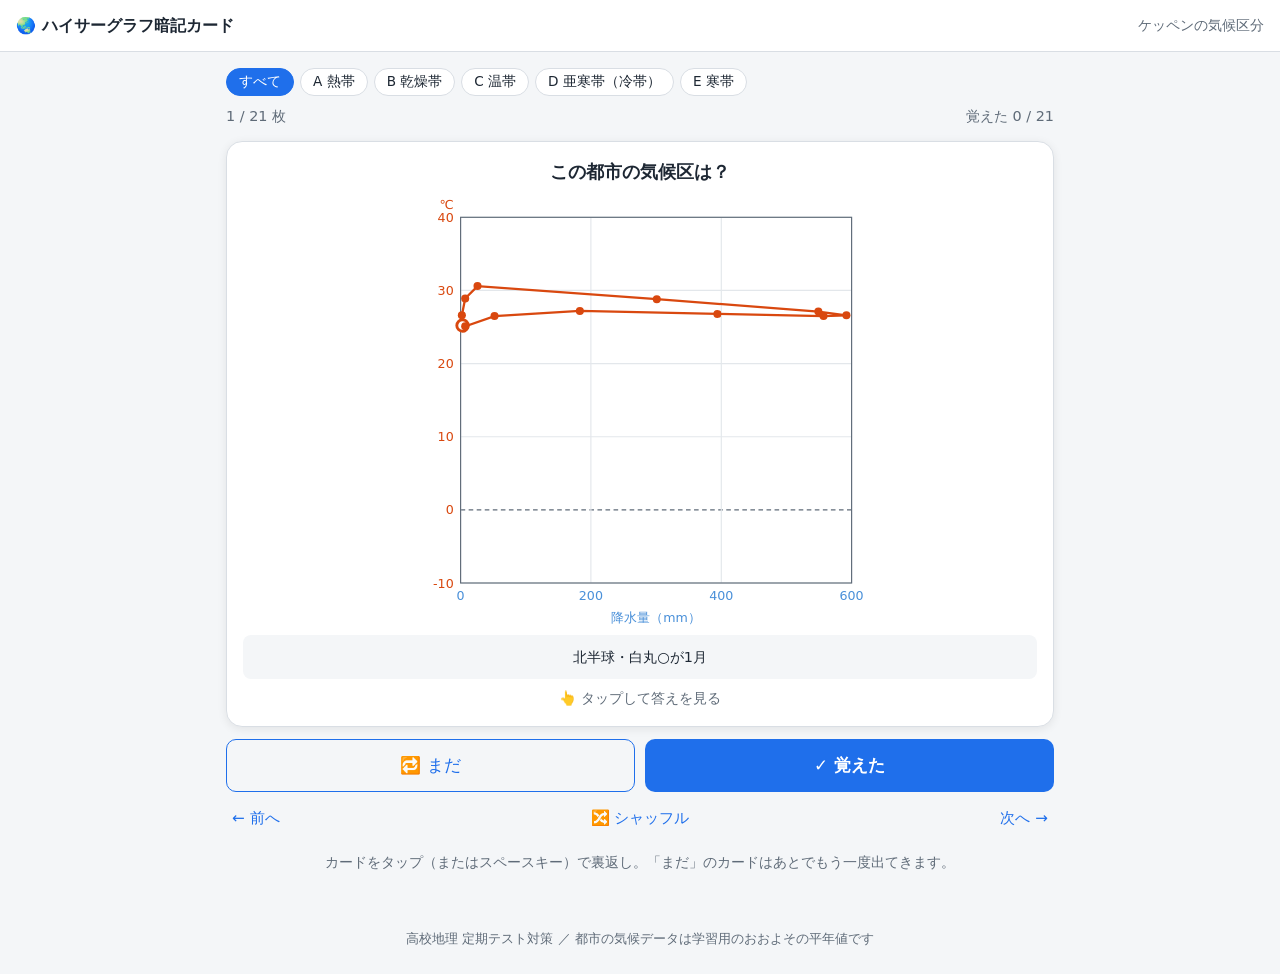
==== commit 11e45338: "ハイサーグラフの各点から月の数字を削除 Co-Authored-By: Claude Opus 5.5 <noreply@anthropic.com> Claude-Session: https://" ====
--- a/docs/index.html
+++ b/docs/index.html
@@ -144,7 +144,6 @@
 /* ---- ハイサーグラフ暗記カード ---- */
 .climograph.hyther .line { stroke-width: 2; }
 .climograph .dot.first { fill: var(--card); stroke: var(--temp); stroke-width: 2.5; }
-.climograph .mon { font-size: 10px; fill: var(--text); font-weight: 700; }
 .deck-bar { display: flex; flex-direction: column; gap: 8px; }
 .filters { display: flex; flex-wrap: wrap; gap: 6px; }
 .chip {
@@ -218,7 +217,7 @@
     <div class="flip-inner">
       <div class="face front">
         <p class="face-title">この都市の気候区は？</p>
-        <div class="chart"><svg viewBox="0 0 400 380" class="climograph hyther" role="img" aria-label="ハイサーグラフ" xmlns="http://www.w3.org/2000/svg"><line x1="44" y1="340.0" x2="384" y2="340.0" class="grid"/><text x="38" y="344.0" class="lbl t" text-anchor="end">-10</text><line x1="44" y1="260.5" x2="384" y2="260.5" class="axis zero"/><text x="38" y="264.5" class="lbl t" text-anchor="end">0</text><line x1="44" y1="181.0" x2="384" y2="181.0" class="grid"/><text x="38" y="185.0" class="lbl t" text-anchor="end">10</text><line x1="44" y1="101.5" x2="384" y2="101.5" class="grid"/><text x="38" y="105.5" class="lbl t" text-anchor="end">20</text><line x1="44" y1="22.0" x2="384" y2="22.0" class="grid"/><text x="38" y="26.0" class="lbl t" text-anchor="end">30</text><line x1="44.0" y1="22" x2="44.0" y2="340" class="grid"/><text x="44.0" y="355" class="lbl p" text-anchor="middle">0</text><line x1="157.3" y1="22" x2="157.3" y2="340" class="grid"/><text x="157.3" y="355" class="lbl p" text-anchor="middle">100</text><line x1="270.7" y1="22" x2="270.7" y2="340" class="grid"/><text x="270.7" y="355" class="lbl p" text-anchor="middle">200</text><line x1="384.0" y1="22" x2="384.0" y2="340" class="grid"/><text x="384.0" y="355" class="lbl p" text-anchor="middle">300</text><rect x="44" y="22" width="340" height="318" class="frame"/><polyline points="318.3,49.0 227.6,45.1 253.7,41.9 246.9,37.9 238.9,35.5 227.6,35.5 223.1,38.7 243.5,38.7 235.5,41.1 263.9,41.1 334.1,45.9 370.4,49.8 318.3,49.0" class="line"/><circle cx="318.3" cy="49.0" r="5" class="dot first"><title>1月 26.6℃ 242mm</title></circle><text x="328.2" y="53.9" class="mon" text-anchor="middle">1</text><circle cx="227.6" cy="45.1" r="3.5" class="dot"><title>2月 27.1℃ 162mm</title></circle><text x="217.6" y="49.4" class="mon" text-anchor="middle">2</text><circle cx="253.7" cy="41.9" r="3.5" class="dot"><title>3月 27.5℃ 185mm</title></circle><text x="243.7" y="45.5" class="mon" text-anchor="middle">3</text><circle cx="246.9" cy="37.9" r="3.5" class="dot"><title>4月 28.0℃ 179mm</title></circle><text x="237.1" y="39.4" class="mon" text-anchor="middle">4</text><circle cx="238.9" cy="35.5" r="3.5" class="dot"><title>5月 28.3℃ 172mm</title></circle><text x="229.2" y="36.7" class="mon" text-anchor="middle">5</text><circle cx="227.6" cy="35.5" r="3.5" class="dot"><title>6月 28.3℃ 162mm</title></circle><text x="217.7" y="37.4" class="mon" text-anchor="middle">6</text><circle cx="223.1" cy="38.7" r="3.5" class="dot"><title>7月 27.9℃ 158mm</title></circle><text x="213.1" y="41.5" class="mon" text-anchor="middle">7</text><circle cx="243.5" cy="38.7" r="3.5" class="dot"><title>8月 27.9℃ 176mm</title></circle><text x="233.6" y="40.8" class="mon" text-anchor="middle">8</text><circle cx="235.5" cy="41.1" r="3.5" class="dot"><title>9月 27.6℃ 169mm</title></circle><text x="225.5" y="44.4" class="mon" text-anchor="middle">9</text><circle cx="263.9" cy="41.1" r="3.5" class="dot"><title>10月 27.6℃ 194mm</title></circle><text x="254.6" y="40.7" class="mon" text-anchor="middle">10</text><circle cx="334.1" cy="45.9" r="3.5" class="dot"><title>11月 27.0℃ 256mm</title></circle><text x="344.1" y="50.0" class="mon" text-anchor="middle">11</text><circle cx="370.4" cy="49.8" r="3.5" class="dot"><title>12月 26.5℃ 288mm</title></circle><text x="380.4" y="54.1" class="mon" text-anchor="middle">12</text><text x="38" y="15" class="lbl t" text-anchor="end">℃</text><text x="214.0" y="374" class="lbl p" text-anchor="middle">降水量（mm）</text></svg></div>
+        <div class="chart"><svg viewBox="0 0 400 380" class="climograph hyther" role="img" aria-label="ハイサーグラフ" xmlns="http://www.w3.org/2000/svg"><line x1="44" y1="340.0" x2="384" y2="340.0" class="grid"/><text x="38" y="344.0" class="lbl t" text-anchor="end">-10</text><line x1="44" y1="260.5" x2="384" y2="260.5" class="axis zero"/><text x="38" y="264.5" class="lbl t" text-anchor="end">0</text><line x1="44" y1="181.0" x2="384" y2="181.0" class="grid"/><text x="38" y="185.0" class="lbl t" text-anchor="end">10</text><line x1="44" y1="101.5" x2="384" y2="101.5" class="grid"/><text x="38" y="105.5" class="lbl t" text-anchor="end">20</text><line x1="44" y1="22.0" x2="384" y2="22.0" class="grid"/><text x="38" y="26.0" class="lbl t" text-anchor="end">30</text><line x1="44.0" y1="22" x2="44.0" y2="340" class="grid"/><text x="44.0" y="355" class="lbl p" text-anchor="middle">0</text><line x1="157.3" y1="22" x2="157.3" y2="340" class="grid"/><text x="157.3" y="355" class="lbl p" text-anchor="middle">100</text><line x1="270.7" y1="22" x2="270.7" y2="340" class="grid"/><text x="270.7" y="355" class="lbl p" text-anchor="middle">200</text><line x1="384.0" y1="22" x2="384.0" y2="340" class="grid"/><text x="384.0" y="355" class="lbl p" text-anchor="middle">300</text><rect x="44" y="22" width="340" height="318" class="frame"/><polyline points="318.3,49.0 227.6,45.1 253.7,41.9 246.9,37.9 238.9,35.5 227.6,35.5 223.1,38.7 243.5,38.7 235.5,41.1 263.9,41.1 334.1,45.9 370.4,49.8 318.3,49.0" class="line"/><circle cx="318.3" cy="49.0" r="5" class="dot first"><title>1月 26.6℃ 242mm</title></circle><circle cx="227.6" cy="45.1" r="3.5" class="dot"><title>2月 27.1℃ 162mm</title></circle><circle cx="253.7" cy="41.9" r="3.5" class="dot"><title>3月 27.5℃ 185mm</title></circle><circle cx="246.9" cy="37.9" r="3.5" class="dot"><title>4月 28.0℃ 179mm</title></circle><circle cx="238.9" cy="35.5" r="3.5" class="dot"><title>5月 28.3℃ 172mm</title></circle><circle cx="227.6" cy="35.5" r="3.5" class="dot"><title>6月 28.3℃ 162mm</title></circle><circle cx="223.1" cy="38.7" r="3.5" class="dot"><title>7月 27.9℃ 158mm</title></circle><circle cx="243.5" cy="38.7" r="3.5" class="dot"><title>8月 27.9℃ 176mm</title></circle><circle cx="235.5" cy="41.1" r="3.5" class="dot"><title>9月 27.6℃ 169mm</title></circle><circle cx="263.9" cy="41.1" r="3.5" class="dot"><title>10月 27.6℃ 194mm</title></circle><circle cx="334.1" cy="45.9" r="3.5" class="dot"><title>11月 27.0℃ 256mm</title></circle><circle cx="370.4" cy="49.8" r="3.5" class="dot"><title>12月 26.5℃ 288mm</title></circle><text x="38" y="15" class="lbl t" text-anchor="end">℃</text><text x="214.0" y="374" class="lbl p" text-anchor="middle">降水量（mm）</text></svg></div>
         <p class="hint">北半球・白丸○が1月</p>
         <p class="tap">👆 タップして答えを見る</p>
       </div>
@@ -240,7 +239,7 @@
     <div class="flip-inner">
       <div class="face front">
         <p class="face-title">この都市の気候区は？</p>
-        <div class="chart"><svg viewBox="0 0 400 380" class="climograph hyther" role="img" aria-label="ハイサーグラフ" xmlns="http://www.w3.org/2000/svg"><line x1="44" y1="340.0" x2="384" y2="340.0" class="grid"/><text x="38" y="344.0" class="lbl t" text-anchor="end">-10</text><line x1="44" y1="276.4" x2="384" y2="276.4" class="axis zero"/><text x="38" y="280.4" class="lbl t" text-anchor="end">0</text><line x1="44" y1="212.8" x2="384" y2="212.8" class="grid"/><text x="38" y="216.8" class="lbl t" text-anchor="end">10</text><line x1="44" y1="149.2" x2="384" y2="149.2" class="grid"/><text x="38" y="153.2" class="lbl t" text-anchor="end">20</text><line x1="44" y1="85.6" x2="384" y2="85.6" class="grid"/><text x="38" y="89.6" class="lbl t" text-anchor="end">30</text><line x1="44" y1="22.0" x2="384" y2="22.0" class="grid"/><text x="38" y="26.0" class="lbl t" text-anchor="end">40</text><line x1="44.0" y1="22" x2="44.0" y2="340" class="grid"/><text x="44.0" y="355" class="lbl p" text-anchor="middle">0</text><line x1="157.3" y1="22" x2="157.3" y2="340" class="grid"/><text x="157.3" y="355" class="lbl p" text-anchor="middle">200</text><line x1="270.7" y1="22" x2="270.7" y2="340" class="grid"/><text x="270.7" y="355" class="lbl p" text-anchor="middle">400</text><line x1="384.0" y1="22" x2="384.0" y2="340" class="grid"/><text x="384.0" y="355" class="lbl p" text-anchor="middle">600</text><rect x="44" y="22" width="340" height="318" class="frame"/><polyline points="45.7,116.1 45.1,107.2 48.0,92.6 58.7,81.8 214.6,93.2 355.1,104.0 379.5,107.2 359.6,107.9 267.3,106.0 147.7,103.4 73.5,107.9 48.0,116.8 45.7,116.1" class="line"/><circle cx="45.7" cy="116.1" r="5" class="dot first"><title>1月 25.2℃ 3mm</title></circle><text x="35.7" y="120.6" class="mon" text-anchor="middle">1</text><circle cx="45.1" cy="107.2" r="3.5" class="dot"><title>2月 26.6℃ 2mm</title></circle><text x="35.1" y="111.0" class="mon" text-anchor="middle">2</text><circle cx="48.0" cy="92.6" r="3.5" class="dot"><title>3月 28.9℃ 7mm</title></circle><text x="38.0" y="95.2" class="mon" text-anchor="middle">3</text><circle cx="58.7" cy="81.8" r="3.5" class="dot"><title>4月 30.6℃ 26mm</title></circle><text x="48.9" y="83.4" class="mon" text-anchor="middle">4</text><circle cx="214.6" cy="93.2" r="3.5" class="dot"><title>5月 28.8℃ 301mm</title></circle><text x="224.3" y="94.4" class="mon" text-anchor="middle">5</text><circle cx="355.1" cy="104.0" r="3.5" class="dot"><title>6月 27.1℃ 549mm</title></circle><text x="365.1" y="107.6" class="mon" text-anchor="middle">6</text><circle cx="379.5" cy="107.2" r="3.5" class="dot"><title>7月 26.6℃ 592mm</title></circle><text x="389.5" y="110.9" class="mon" text-anchor="middle">7</text><circle cx="359.6" cy="107.9" r="3.5" class="dot"><title>8月 26.5℃ 557mm</title></circle><text x="369.6" y="111.6" class="mon" text-anchor="middle">8</text><circle cx="267.3" cy="106.0" r="3.5" class="dot"><title>9月 26.8℃ 394mm</title></circle><text x="277.3" y="109.7" class="mon" text-anchor="middle">9</text><circle cx="147.7" cy="103.4" r="3.5" class="dot"><title>10月 27.2℃ 183mm</title></circle><text x="137.7" y="106.8" class="mon" text-anchor="middle">10</text><circle cx="73.5" cy="107.9" r="3.5" class="dot"><title>11月 26.5℃ 52mm</title></circle><text x="63.5" y="111.8" class="mon" text-anchor="middle">11</text><circle cx="48.0" cy="116.8" r="3.5" class="dot"><title>12月 25.1℃ 7mm</title></circle><text x="38.0" y="121.3" class="mon" text-anchor="middle">12</text><text x="38" y="15" class="lbl t" text-anchor="end">℃</text><text x="214.0" y="374" class="lbl p" text-anchor="middle">降水量（mm）</text></svg></div>
+        <div class="chart"><svg viewBox="0 0 400 380" class="climograph hyther" role="img" aria-label="ハイサーグラフ" xmlns="http://www.w3.org/2000/svg"><line x1="44" y1="340.0" x2="384" y2="340.0" class="grid"/><text x="38" y="344.0" class="lbl t" text-anchor="end">-10</text><line x1="44" y1="276.4" x2="384" y2="276.4" class="axis zero"/><text x="38" y="280.4" class="lbl t" text-anchor="end">0</text><line x1="44" y1="212.8" x2="384" y2="212.8" class="grid"/><text x="38" y="216.8" class="lbl t" text-anchor="end">10</text><line x1="44" y1="149.2" x2="384" y2="149.2" class="grid"/><text x="38" y="153.2" class="lbl t" text-anchor="end">20</text><line x1="44" y1="85.6" x2="384" y2="85.6" class="grid"/><text x="38" y="89.6" class="lbl t" text-anchor="end">30</text><line x1="44" y1="22.0" x2="384" y2="22.0" class="grid"/><text x="38" y="26.0" class="lbl t" text-anchor="end">40</text><line x1="44.0" y1="22" x2="44.0" y2="340" class="grid"/><text x="44.0" y="355" class="lbl p" text-anchor="middle">0</text><line x1="157.3" y1="22" x2="157.3" y2="340" class="grid"/><text x="157.3" y="355" class="lbl p" text-anchor="middle">200</text><line x1="270.7" y1="22" x2="270.7" y2="340" class="grid"/><text x="270.7" y="355" class="lbl p" text-anchor="middle">400</text><line x1="384.0" y1="22" x2="384.0" y2="340" class="grid"/><text x="384.0" y="355" class="lbl p" text-anchor="middle">600</text><rect x="44" y="22" width="340" height="318" class="frame"/><polyline points="45.7,116.1 45.1,107.2 48.0,92.6 58.7,81.8 214.6,93.2 355.1,104.0 379.5,107.2 359.6,107.9 267.3,106.0 147.7,103.4 73.5,107.9 48.0,116.8 45.7,116.1" class="line"/><circle cx="45.7" cy="116.1" r="5" class="dot first"><title>1月 25.2℃ 3mm</title></circle><circle cx="45.1" cy="107.2" r="3.5" class="dot"><title>2月 26.6℃ 2mm</title></circle><circle cx="48.0" cy="92.6" r="3.5" class="dot"><title>3月 28.9℃ 7mm</title></circle><circle cx="58.7" cy="81.8" r="3.5" class="dot"><title>4月 30.6℃ 26mm</title></circle><circle cx="214.6" cy="93.2" r="3.5" class="dot"><title>5月 28.8℃ 301mm</title></circle><circle cx="355.1" cy="104.0" r="3.5" class="dot"><title>6月 27.1℃ 549mm</title></circle><circle cx="379.5" cy="107.2" r="3.5" class="dot"><title>7月 26.6℃ 592mm</title></circle><circle cx="359.6" cy="107.9" r="3.5" class="dot"><title>8月 26.5℃ 557mm</title></circle><circle cx="267.3" cy="106.0" r="3.5" class="dot"><title>9月 26.8℃ 394mm</title></circle><circle cx="147.7" cy="103.4" r="3.5" class="dot"><title>10月 27.2℃ 183mm</title></circle><circle cx="73.5" cy="107.9" r="3.5" class="dot"><title>11月 26.5℃ 52mm</title></circle><circle cx="48.0" cy="116.8" r="3.5" class="dot"><title>12月 25.1℃ 7mm</title></circle><text x="38" y="15" class="lbl t" text-anchor="end">℃</text><text x="214.0" y="374" class="lbl p" text-anchor="middle">降水量（mm）</text></svg></div>
         <p class="hint">北半球・白丸○が1月</p>
         <p class="tap">👆 タップして答えを見る</p>
       </div>
@@ -262,7 +261,7 @@
     <div class="flip-inner">
       <div class="face front">
         <p class="face-title">この都市の気候区は？</p>
-        <div class="chart"><svg viewBox="0 0 400 380" class="climograph hyther" role="img" aria-label="ハイサーグラフ" xmlns="http://www.w3.org/2000/svg"><line x1="44" y1="340.0" x2="384" y2="340.0" class="grid"/><text x="38" y="344.0" class="lbl t" text-anchor="end">-10</text><line x1="44" y1="276.4" x2="384" y2="276.4" class="axis zero"/><text x="38" y="280.4" class="lbl t" text-anchor="end">0</text><line x1="44" y1="212.8" x2="384" y2="212.8" class="grid"/><text x="38" y="216.8" class="lbl t" text-anchor="end">10</text><line x1="44" y1="149.2" x2="384" y2="149.2" class="grid"/><text x="38" y="153.2" class="lbl t" text-anchor="end">20</text><line x1="44" y1="85.6" x2="384" y2="85.6" class="grid"/><text x="38" y="89.6" class="lbl t" text-anchor="end">30</text><line x1="44" y1="22.0" x2="384" y2="22.0" class="grid"/><text x="38" y="26.0" class="lbl t" text-anchor="end">40</text><line x1="44.0" y1="22" x2="44.0" y2="340" class="grid"/><text x="44.0" y="355" class="lbl p" text-anchor="middle">0</text><line x1="129.0" y1="22" x2="129.0" y2="340" class="grid"/><text x="129.0" y="355" class="lbl p" text-anchor="middle">100</text><line x1="214.0" y1="22" x2="214.0" y2="340" class="grid"/><text x="214.0" y="355" class="lbl p" text-anchor="middle">200</text><line x1="299.0" y1="22" x2="299.0" y2="340" class="grid"/><text x="299.0" y="355" class="lbl p" text-anchor="middle">300</text><line x1="384.0" y1="22" x2="384.0" y2="340" class="grid"/><text x="384.0" y="355" class="lbl p" text-anchor="middle">400</text><rect x="44" y="22" width="340" height="318" class="frame"/><polyline points="55.0,104.7 61.0,96.4 79.7,89.4 121.3,83.7 254.8,86.2 192.8,90.1 187.7,92.6 241.2,93.9 327.9,96.4 271.8,98.3 92.5,100.9 51.6,108.5 55.0,104.7" class="line"/><circle cx="55.0" cy="104.7" r="5" class="dot first"><title>1月 27.0℃ 13mm</title></circle><text x="45.1" y="109.1" class="mon" text-anchor="middle">1</text><circle cx="61.0" cy="96.4" r="3.5" class="dot"><title>2月 28.3℃ 20mm</title></circle><text x="51.0" y="100.0" class="mon" text-anchor="middle">2</text><circle cx="79.7" cy="89.4" r="3.5" class="dot"><title>3月 29.4℃ 42mm</title></circle><text x="69.7" y="92.2" class="mon" text-anchor="middle">3</text><circle cx="121.3" cy="83.7" r="3.5" class="dot"><title>4月 30.3℃ 91mm</title></circle><text x="111.7" y="84.5" class="mon" text-anchor="middle">4</text><circle cx="254.8" cy="86.2" r="3.5" class="dot"><title>5月 29.9℃ 248mm</title></circle><text x="264.8" y="88.8" class="mon" text-anchor="middle">5</text><circle cx="192.8" cy="90.1" r="3.5" class="dot"><title>6月 29.3℃ 175mm</title></circle><text x="202.6" y="92.0" class="mon" text-anchor="middle">6</text><circle cx="187.7" cy="92.6" r="3.5" class="dot"><title>7月 28.9℃ 169mm</title></circle><text x="197.6" y="95.1" class="mon" text-anchor="middle">7</text><circle cx="241.2" cy="93.9" r="3.5" class="dot"><title>8月 28.7℃ 232mm</title></circle><text x="251.2" y="97.2" class="mon" text-anchor="middle">8</text><circle cx="327.9" cy="96.4" r="3.5" class="dot"><title>9月 28.3℃ 334mm</title></circle><text x="337.9" y="100.0" class="mon" text-anchor="middle">9</text><circle cx="271.8" cy="98.3" r="3.5" class="dot"><title>10月 28.0℃ 268mm</title></circle><text x="281.8" y="102.1" class="mon" text-anchor="middle">10</text><circle cx="92.5" cy="100.9" r="3.5" class="dot"><title>11月 27.6℃ 57mm</title></circle><text x="82.5" y="105.2" class="mon" text-anchor="middle">11</text><circle cx="51.6" cy="108.5" r="3.5" class="dot"><title>12月 26.4℃ 9mm</title></circle><text x="41.7" y="113.2" class="mon" text-anchor="middle">12</text><text x="38" y="15" class="lbl t" text-anchor="end">℃</text><text x="214.0" y="374" class="lbl p" text-anchor="middle">降水量（mm）</text></svg></div>
+        <div class="chart"><svg viewBox="0 0 400 380" class="climograph hyther" role="img" aria-label="ハイサーグラフ" xmlns="http://www.w3.org/2000/svg"><line x1="44" y1="340.0" x2="384" y2="340.0" class="grid"/><text x="38" y="344.0" class="lbl t" text-anchor="end">-10</text><line x1="44" y1="276.4" x2="384" y2="276.4" class="axis zero"/><text x="38" y="280.4" class="lbl t" text-anchor="end">0</text><line x1="44" y1="212.8" x2="384" y2="212.8" class="grid"/><text x="38" y="216.8" class="lbl t" text-anchor="end">10</text><line x1="44" y1="149.2" x2="384" y2="149.2" class="grid"/><text x="38" y="153.2" class="lbl t" text-anchor="end">20</text><line x1="44" y1="85.6" x2="384" y2="85.6" class="grid"/><text x="38" y="89.6" class="lbl t" text-anchor="end">30</text><line x1="44" y1="22.0" x2="384" y2="22.0" class="grid"/><text x="38" y="26.0" class="lbl t" text-anchor="end">40</text><line x1="44.0" y1="22" x2="44.0" y2="340" class="grid"/><text x="44.0" y="355" class="lbl p" text-anchor="middle">0</text><line x1="129.0" y1="22" x2="129.0" y2="340" class="grid"/><text x="129.0" y="355" class="lbl p" text-anchor="middle">100</text><line x1="214.0" y1="22" x2="214.0" y2="340" class="grid"/><text x="214.0" y="355" class="lbl p" text-anchor="middle">200</text><line x1="299.0" y1="22" x2="299.0" y2="340" class="grid"/><text x="299.0" y="355" class="lbl p" text-anchor="middle">300</text><line x1="384.0" y1="22" x2="384.0" y2="340" class="grid"/><text x="384.0" y="355" class="lbl p" text-anchor="middle">400</text><rect x="44" y="22" width="340" height="318" class="frame"/><polyline points="55.0,104.7 61.0,96.4 79.7,89.4 121.3,83.7 254.8,86.2 192.8,90.1 187.7,92.6 241.2,93.9 327.9,96.4 271.8,98.3 92.5,100.9 51.6,108.5 55.0,104.7" class="line"/><circle cx="55.0" cy="104.7" r="5" class="dot first"><title>1月 27.0℃ 13mm</title></circle><circle cx="61.0" cy="96.4" r="3.5" class="dot"><title>2月 28.3℃ 20mm</title></circle><circle cx="79.7" cy="89.4" r="3.5" class="dot"><title>3月 29.4℃ 42mm</title></circle><circle cx="121.3" cy="83.7" r="3.5" class="dot"><title>4月 30.3℃ 91mm</title></circle><circle cx="254.8" cy="86.2" r="3.5" class="dot"><title>5月 29.9℃ 248mm</title></circle><circle cx="192.8" cy="90.1" r="3.5" class="dot"><title>6月 29.3℃ 175mm</title></circle><circle cx="187.7" cy="92.6" r="3.5" class="dot"><title>7月 28.9℃ 169mm</title></circle><circle cx="241.2" cy="93.9" r="3.5" class="dot"><title>8月 28.7℃ 232mm</title></circle><circle cx="327.9" cy="96.4" r="3.5" class="dot"><title>9月 28.3℃ 334mm</title></circle><circle cx="271.8" cy="98.3" r="3.5" class="dot"><title>10月 28.0℃ 268mm</title></circle><circle cx="92.5" cy="100.9" r="3.5" class="dot"><title>11月 27.6℃ 57mm</title></circle><circle cx="51.6" cy="108.5" r="3.5" class="dot"><title>12月 26.4℃ 9mm</title></circle><text x="38" y="15" class="lbl t" text-anchor="end">℃</text><text x="214.0" y="374" class="lbl p" text-anchor="middle">降水量（mm）</text></svg></div>
         <p class="hint">北半球・白丸○が1月</p>
         <p class="tap">👆 タップして答えを見る</p>
       </div>
@@ -284,7 +283,7 @@
     <div class="flip-inner">
       <div class="face front">
         <p class="face-title">この都市の気候区は？</p>
-        <div class="chart"><svg viewBox="0 0 400 380" class="climograph hyther" role="img" aria-label="ハイサーグラフ" xmlns="http://www.w3.org/2000/svg"><line x1="44" y1="340.0" x2="384" y2="340.0" class="grid"/><text x="38" y="344.0" class="lbl t" text-anchor="end">-10</text><line x1="44" y1="260.5" x2="384" y2="260.5" class="axis zero"/><text x="38" y="264.5" class="lbl t" text-anchor="end">0</text><line x1="44" y1="181.0" x2="384" y2="181.0" class="grid"/><text x="38" y="185.0" class="lbl t" text-anchor="end">10</text><line x1="44" y1="101.5" x2="384" y2="101.5" class="grid"/><text x="38" y="105.5" class="lbl t" text-anchor="end">20</text><line x1="44" y1="22.0" x2="384" y2="22.0" class="grid"/><text x="38" y="26.0" class="lbl t" text-anchor="end">30</text><line x1="44.0" y1="22" x2="44.0" y2="340" class="grid"/><text x="44.0" y="355" class="lbl p" text-anchor="middle">0</text><line x1="112.0" y1="22" x2="112.0" y2="340" class="grid"/><text x="112.0" y="355" class="lbl p" text-anchor="middle">100</text><line x1="180.0" y1="22" x2="180.0" y2="340" class="grid"/><text x="180.0" y="355" class="lbl p" text-anchor="middle">200</text><line x1="248.0" y1="22" x2="248.0" y2="340" class="grid"/><text x="248.0" y="355" class="lbl p" text-anchor="middle">300</text><line x1="316.0" y1="22" x2="316.0" y2="340" class="grid"/><text x="316.0" y="355" class="lbl p" text-anchor="middle">400</text><line x1="384.0" y1="22" x2="384.0" y2="340" class="grid"/><text x="384.0" y="355" class="lbl p" text-anchor="middle">500</text><rect x="44" y="22" width="340" height="318" class="frame"/><polyline points="331.6,33.1 298.3,35.5 260.2,34.7 112.0,35.5 58.3,45.9 45.4,59.4 44.7,62.5 47.4,55.4 54.2,39.5 92.3,29.9 140.6,27.6 212.6,29.9 331.6,33.1" class="line"/><circle cx="331.6" cy="33.1" r="5" class="dot first"><title>1月 28.6℃ 423mm</title></circle><text x="341.6" y="36.2" class="mon" text-anchor="middle">1</text><circle cx="298.3" cy="35.5" r="3.5" class="dot"><title>2月 28.3℃ 374mm</title></circle><text x="308.3" y="38.7" class="mon" text-anchor="middle">2</text><circle cx="260.2" cy="34.7" r="3.5" class="dot"><title>3月 28.4℃ 318mm</title></circle><text x="270.2" y="37.7" class="mon" text-anchor="middle">3</text><circle cx="112.0" cy="35.5" r="3.5" class="dot"><title>4月 28.3℃ 100mm</title></circle><text x="102.2" y="37.3" class="mon" text-anchor="middle">4</text><circle cx="58.3" cy="45.9" r="3.5" class="dot"><title>5月 27.0℃ 21mm</title></circle><text x="48.3" y="50.0" class="mon" text-anchor="middle">5</text><circle cx="45.4" cy="59.4" r="3.5" class="dot"><title>6月 25.3℃ 2mm</title></circle><text x="35.5" y="64.8" class="mon" text-anchor="middle">6</text><circle cx="44.7" cy="62.5" r="3.5" class="dot"><title>7月 24.9℃ 1mm</title></circle><text x="34.9" y="68.2" class="mon" text-anchor="middle">7</text><circle cx="47.4" cy="55.4" r="3.5" class="dot"><title>8月 25.8℃ 5mm</title></circle><text x="37.5" y="60.4" class="mon" text-anchor="middle">8</text><circle cx="54.2" cy="39.5" r="3.5" class="dot"><title>9月 27.8℃ 15mm</title></circle><text x="44.2" y="42.8" class="mon" text-anchor="middle">9</text><circle cx="92.3" cy="29.9" r="3.5" class="dot"><title>10月 29.0℃ 71mm</title></circle><text x="82.5" y="31.3" class="mon" text-anchor="middle">10</text><circle cx="140.6" cy="27.6" r="3.5" class="dot"><title>11月 29.3℃ 142mm</title></circle><text x="139.9" y="21.1" class="mon" text-anchor="middle">11</text><circle cx="212.6" cy="29.9" r="3.5" class="dot"><title>12月 29.0℃ 248mm</title></circle><text x="222.5" y="31.9" class="mon" text-anchor="middle">12</text><text x="38" y="15" class="lbl t" text-anchor="end">℃</text><text x="214.0" y="374" class="lbl p" text-anchor="middle">降水量（mm）</text></svg></div>
+        <div class="chart"><svg viewBox="0 0 400 380" class="climograph hyther" role="img" aria-label="ハイサーグラフ" xmlns="http://www.w3.org/2000/svg"><line x1="44" y1="340.0" x2="384" y2="340.0" class="grid"/><text x="38" y="344.0" class="lbl t" text-anchor="end">-10</text><line x1="44" y1="260.5" x2="384" y2="260.5" class="axis zero"/><text x="38" y="264.5" class="lbl t" text-anchor="end">0</text><line x1="44" y1="181.0" x2="384" y2="181.0" class="grid"/><text x="38" y="185.0" class="lbl t" text-anchor="end">10</text><line x1="44" y1="101.5" x2="384" y2="101.5" class="grid"/><text x="38" y="105.5" class="lbl t" text-anchor="end">20</text><line x1="44" y1="22.0" x2="384" y2="22.0" class="grid"/><text x="38" y="26.0" class="lbl t" text-anchor="end">30</text><line x1="44.0" y1="22" x2="44.0" y2="340" class="grid"/><text x="44.0" y="355" class="lbl p" text-anchor="middle">0</text><line x1="112.0" y1="22" x2="112.0" y2="340" class="grid"/><text x="112.0" y="355" class="lbl p" text-anchor="middle">100</text><line x1="180.0" y1="22" x2="180.0" y2="340" class="grid"/><text x="180.0" y="355" class="lbl p" text-anchor="middle">200</text><line x1="248.0" y1="22" x2="248.0" y2="340" class="grid"/><text x="248.0" y="355" class="lbl p" text-anchor="middle">300</text><line x1="316.0" y1="22" x2="316.0" y2="340" class="grid"/><text x="316.0" y="355" class="lbl p" text-anchor="middle">400</text><line x1="384.0" y1="22" x2="384.0" y2="340" class="grid"/><text x="384.0" y="355" class="lbl p" text-anchor="middle">500</text><rect x="44" y="22" width="340" height="318" class="frame"/><polyline points="331.6,33.1 298.3,35.5 260.2,34.7 112.0,35.5 58.3,45.9 45.4,59.4 44.7,62.5 47.4,55.4 54.2,39.5 92.3,29.9 140.6,27.6 212.6,29.9 331.6,33.1" class="line"/><circle cx="331.6" cy="33.1" r="5" class="dot first"><title>1月 28.6℃ 423mm</title></circle><circle cx="298.3" cy="35.5" r="3.5" class="dot"><title>2月 28.3℃ 374mm</title></circle><circle cx="260.2" cy="34.7" r="3.5" class="dot"><title>3月 28.4℃ 318mm</title></circle><circle cx="112.0" cy="35.5" r="3.5" class="dot"><title>4月 28.3℃ 100mm</title></circle><circle cx="58.3" cy="45.9" r="3.5" class="dot"><title>5月 27.0℃ 21mm</title></circle><circle cx="45.4" cy="59.4" r="3.5" class="dot"><title>6月 25.3℃ 2mm</title></circle><circle cx="44.7" cy="62.5" r="3.5" class="dot"><title>7月 24.9℃ 1mm</title></circle><circle cx="47.4" cy="55.4" r="3.5" class="dot"><title>8月 25.8℃ 5mm</title></circle><circle cx="54.2" cy="39.5" r="3.5" class="dot"><title>9月 27.8℃ 15mm</title></circle><circle cx="92.3" cy="29.9" r="3.5" class="dot"><title>10月 29.0℃ 71mm</title></circle><circle cx="140.6" cy="27.6" r="3.5" class="dot"><title>11月 29.3℃ 142mm</title></circle><circle cx="212.6" cy="29.9" r="3.5" class="dot"><title>12月 29.0℃ 248mm</title></circle><text x="38" y="15" class="lbl t" text-anchor="end">℃</text><text x="214.0" y="374" class="lbl p" text-anchor="middle">降水量（mm）</text></svg></div>
         <p class="hint">南半球（夏は12〜2月）・白丸○が1月</p>
         <p class="tap">👆 タップして答えを見る</p>
       </div>
@@ -306,7 +305,7 @@
     <div class="flip-inner">
       <div class="face front">
         <p class="face-title">この都市の気候区は？</p>
-        <div class="chart"><svg viewBox="0 0 400 380" class="climograph hyther" role="img" aria-label="ハイサーグラフ" xmlns="http://www.w3.org/2000/svg"><line x1="44" y1="340.0" x2="384" y2="340.0" class="grid"/><text x="38" y="344.0" class="lbl t" text-anchor="end">-10</text><line x1="44" y1="260.5" x2="384" y2="260.5" class="axis zero"/><text x="38" y="264.5" class="lbl t" text-anchor="end">0</text><line x1="44" y1="181.0" x2="384" y2="181.0" class="grid"/><text x="38" y="185.0" class="lbl t" text-anchor="end">10</text><line x1="44" y1="101.5" x2="384" y2="101.5" class="grid"/><text x="38" y="105.5" class="lbl t" text-anchor="end">20</text><line x1="44" y1="22.0" x2="384" y2="22.0" class="grid"/><text x="38" y="26.0" class="lbl t" text-anchor="end">30</text><line x1="44.0" y1="22" x2="44.0" y2="340" class="grid"/><text x="44.0" y="355" class="lbl p" text-anchor="middle">0</text><line x1="384.0" y1="22" x2="384.0" y2="340" class="grid"/><text x="384.0" y="355" class="lbl p" text-anchor="middle">100</text><rect x="44" y="22" width="340" height="318" class="frame"/><polyline points="61.0,149.2 57.6,140.5 57.6,120.6 47.4,92.0 44.0,64.9 44.0,45.1 44.0,41.1 44.0,41.1 44.0,53.8 47.4,74.5 54.2,109.5 61.0,138.1 61.0,149.2" class="line"/><circle cx="61.0" cy="149.2" r="5" class="dot first"><title>1月 14.0℃ 5mm</title></circle><text x="62.7" y="162.6" class="mon" text-anchor="middle">1</text><circle cx="57.6" cy="140.5" r="3.5" class="dot"><title>2月 15.1℃ 4mm</title></circle><text x="59.0" y="153.9" class="mon" text-anchor="middle">2</text><circle cx="57.6" cy="120.6" r="3.5" class="dot"><title>3月 17.6℃ 4mm</title></circle><text x="59.8" y="133.8" class="mon" text-anchor="middle">3</text><circle cx="47.4" cy="92.0" r="3.5" class="dot"><title>4月 21.2℃ 1mm</title></circle><text x="39.9" y="102.1" class="mon" text-anchor="middle">4</text><circle cx="44.0" cy="64.9" r="3.5" class="dot"><title>5月 24.6℃ 0mm</title></circle><text x="41.4" y="58.8" class="mon" text-anchor="middle">5</text><circle cx="44.0" cy="45.1" r="3.5" class="dot"><title>6月 27.1℃ 0mm</title></circle><text x="42.5" y="38.7" class="mon" text-anchor="middle">6</text><circle cx="44.0" cy="41.1" r="3.5" class="dot"><title>7月 27.6℃ 0mm</title></circle><text x="42.7" y="34.7" class="mon" text-anchor="middle">7</text><circle cx="44.0" cy="41.1" r="3.5" class="dot"><title>8月 27.6℃ 0mm</title></circle><text x="42.7" y="34.7" class="mon" text-anchor="middle">8</text><circle cx="44.0" cy="53.8" r="3.5" class="dot"><title>9月 26.0℃ 0mm</title></circle><text x="42.2" y="47.5" class="mon" text-anchor="middle">9</text><circle cx="47.4" cy="74.5" r="3.5" class="dot"><title>10月 23.4℃ 1mm</title></circle><text x="45.3" y="68.2" class="mon" text-anchor="middle">10</text><circle cx="54.2" cy="109.5" r="3.5" class="dot"><title>11月 19.0℃ 3mm</title></circle><text x="56.0" y="122.8" class="mon" text-anchor="middle">11</text><circle cx="61.0" cy="138.1" r="3.5" class="dot"><title>12月 15.4℃ 5mm</title></circle><text x="63.1" y="151.3" class="mon" text-anchor="middle">12</text><text x="38" y="15" class="lbl t" text-anchor="end">℃</text><text x="214.0" y="374" class="lbl p" text-anchor="middle">降水量（mm）</text></svg></div>
+        <div class="chart"><svg viewBox="0 0 400 380" class="climograph hyther" role="img" aria-label="ハイサーグラフ" xmlns="http://www.w3.org/2000/svg"><line x1="44" y1="340.0" x2="384" y2="340.0" class="grid"/><text x="38" y="344.0" class="lbl t" text-anchor="end">-10</text><line x1="44" y1="260.5" x2="384" y2="260.5" class="axis zero"/><text x="38" y="264.5" class="lbl t" text-anchor="end">0</text><line x1="44" y1="181.0" x2="384" y2="181.0" class="grid"/><text x="38" y="185.0" class="lbl t" text-anchor="end">10</text><line x1="44" y1="101.5" x2="384" y2="101.5" class="grid"/><text x="38" y="105.5" class="lbl t" text-anchor="end">20</text><line x1="44" y1="22.0" x2="384" y2="22.0" class="grid"/><text x="38" y="26.0" class="lbl t" text-anchor="end">30</text><line x1="44.0" y1="22" x2="44.0" y2="340" class="grid"/><text x="44.0" y="355" class="lbl p" text-anchor="middle">0</text><line x1="384.0" y1="22" x2="384.0" y2="340" class="grid"/><text x="384.0" y="355" class="lbl p" text-anchor="middle">100</text><rect x="44" y="22" width="340" height="318" class="frame"/><polyline points="61.0,149.2 57.6,140.5 57.6,120.6 47.4,92.0 44.0,64.9 44.0,45.1 44.0,41.1 44.0,41.1 44.0,53.8 47.4,74.5 54.2,109.5 61.0,138.1 61.0,149.2" class="line"/><circle cx="61.0" cy="149.2" r="5" class="dot first"><title>1月 14.0℃ 5mm</title></circle><circle cx="57.6" cy="140.5" r="3.5" class="dot"><title>2月 15.1℃ 4mm</title></circle><circle cx="57.6" cy="120.6" r="3.5" class="dot"><title>3月 17.6℃ 4mm</title></circle><circle cx="47.4" cy="92.0" r="3.5" class="dot"><title>4月 21.2℃ 1mm</title></circle><circle cx="44.0" cy="64.9" r="3.5" class="dot"><title>5月 24.6℃ 0mm</title></circle><circle cx="44.0" cy="45.1" r="3.5" class="dot"><title>6月 27.1℃ 0mm</title></circle><circle cx="44.0" cy="41.1" r="3.5" class="dot"><title>7月 27.6℃ 0mm</title></circle><circle cx="44.0" cy="41.1" r="3.5" class="dot"><title>8月 27.6℃ 0mm</title></circle><circle cx="44.0" cy="53.8" r="3.5" class="dot"><title>9月 26.0℃ 0mm</title></circle><circle cx="47.4" cy="74.5" r="3.5" class="dot"><title>10月 23.4℃ 1mm</title></circle><circle cx="54.2" cy="109.5" r="3.5" class="dot"><title>11月 19.0℃ 3mm</title></circle><circle cx="61.0" cy="138.1" r="3.5" class="dot"><title>12月 15.4℃ 5mm</title></circle><text x="38" y="15" class="lbl t" text-anchor="end">℃</text><text x="214.0" y="374" class="lbl p" text-anchor="middle">降水量（mm）</text></svg></div>
         <p class="hint">北半球・白丸○が1月</p>
         <p class="tap">👆 タップして答えを見る</p>
       </div>
@@ -328,7 +327,7 @@
     <div class="flip-inner">
       <div class="face front">
         <p class="face-title">この都市の気候区は？</p>
-        <div class="chart"><svg viewBox="0 0 400 380" class="climograph hyther" role="img" aria-label="ハイサーグラフ" xmlns="http://www.w3.org/2000/svg"><line x1="44" y1="340.0" x2="384" y2="340.0" class="grid"/><text x="38" y="344.0" class="lbl t" text-anchor="end">-10</text><line x1="44" y1="276.4" x2="384" y2="276.4" class="axis zero"/><text x="38" y="280.4" class="lbl t" text-anchor="end">0</text><line x1="44" y1="212.8" x2="384" y2="212.8" class="grid"/><text x="38" y="216.8" class="lbl t" text-anchor="end">10</text><line x1="44" y1="149.2" x2="384" y2="149.2" class="grid"/><text x="38" y="153.2" class="lbl t" text-anchor="end">20</text><line x1="44" y1="85.6" x2="384" y2="85.6" class="grid"/><text x="38" y="89.6" class="lbl t" text-anchor="end">30</text><line x1="44" y1="22.0" x2="384" y2="22.0" class="grid"/><text x="38" y="26.0" class="lbl t" text-anchor="end">40</text><line x1="44.0" y1="22" x2="44.0" y2="340" class="grid"/><text x="44.0" y="355" class="lbl p" text-anchor="middle">0</text><line x1="384.0" y1="22" x2="384.0" y2="340" class="grid"/><text x="384.0" y="355" class="lbl p" text-anchor="middle">100</text><rect x="44" y="22" width="340" height="318" class="frame"/><polyline points="84.8,184.8 71.2,168.3 118.8,140.9 129.0,107.2 78.0,69.1 44.0,51.3 44.0,43.6 44.0,46.2 44.0,64.6 47.4,100.9 64.4,144.1 88.2,175.3 84.8,184.8" class="line"/><circle cx="84.8" cy="184.8" r="5" class="dot first"><title>1月 14.4℃ 12mm</title></circle><text x="86.5" y="198.2" class="mon" text-anchor="middle">1</text><circle cx="71.2" cy="168.3" r="3.5" class="dot"><title>2月 17.0℃ 8mm</title></circle><text x="71.2" y="181.8" class="mon" text-anchor="middle">2</text><circle cx="118.8" cy="140.9" r="3.5" class="dot"><title>3月 21.3℃ 22mm</title></circle><text x="127.0" y="150.1" class="mon" text-anchor="middle">3</text><circle cx="129.0" cy="107.2" r="3.5" class="dot"><title>4月 26.6℃ 25mm</title></circle><text x="139.0" y="110.6" class="mon" text-anchor="middle">4</text><circle cx="78.0" cy="69.1" r="3.5" class="dot"><title>5月 32.6℃ 10mm</title></circle><text x="79.6" y="62.7" class="mon" text-anchor="middle">5</text><circle cx="44.0" cy="51.3" r="3.5" class="dot"><title>6月 35.4℃ 0mm</title></circle><text x="39.6" y="45.8" class="mon" text-anchor="middle">6</text><circle cx="44.0" cy="43.6" r="3.5" class="dot"><title>7月 36.6℃ 0mm</title></circle><text x="40.1" y="37.9" class="mon" text-anchor="middle">7</text><circle cx="44.0" cy="46.2" r="3.5" class="dot"><title>8月 36.2℃ 0mm</title></circle><text x="39.9" y="40.5" class="mon" text-anchor="middle">8</text><circle cx="44.0" cy="64.6" r="3.5" class="dot"><title>9月 33.3℃ 0mm</title></circle><text x="38.7" y="59.7" class="mon" text-anchor="middle">9</text><circle cx="47.4" cy="100.9" r="3.5" class="dot"><title>10月 27.6℃ 1mm</title></circle><text x="37.8" y="101.5" class="mon" text-anchor="middle">10</text><circle cx="64.4" cy="144.1" r="3.5" class="dot"><title>11月 20.8℃ 6mm</title></circle><text x="62.5" y="157.4" class="mon" text-anchor="middle">11</text><circle cx="88.2" cy="175.3" r="3.5" class="dot"><title>12月 15.9℃ 13mm</title></circle><text x="90.6" y="188.5" class="mon" text-anchor="middle">12</text><text x="38" y="15" class="lbl t" text-anchor="end">℃</text><text x="214.0" y="374" class="lbl p" text-anchor="middle">降水量（mm）</text></svg></div>
+        <div class="chart"><svg viewBox="0 0 400 380" class="climograph hyther" role="img" aria-label="ハイサーグラフ" xmlns="http://www.w3.org/2000/svg"><line x1="44" y1="340.0" x2="384" y2="340.0" class="grid"/><text x="38" y="344.0" class="lbl t" text-anchor="end">-10</text><line x1="44" y1="276.4" x2="384" y2="276.4" class="axis zero"/><text x="38" y="280.4" class="lbl t" text-anchor="end">0</text><line x1="44" y1="212.8" x2="384" y2="212.8" class="grid"/><text x="38" y="216.8" class="lbl t" text-anchor="end">10</text><line x1="44" y1="149.2" x2="384" y2="149.2" class="grid"/><text x="38" y="153.2" class="lbl t" text-anchor="end">20</text><line x1="44" y1="85.6" x2="384" y2="85.6" class="grid"/><text x="38" y="89.6" class="lbl t" text-anchor="end">30</text><line x1="44" y1="22.0" x2="384" y2="22.0" class="grid"/><text x="38" y="26.0" class="lbl t" text-anchor="end">40</text><line x1="44.0" y1="22" x2="44.0" y2="340" class="grid"/><text x="44.0" y="355" class="lbl p" text-anchor="middle">0</text><line x1="384.0" y1="22" x2="384.0" y2="340" class="grid"/><text x="384.0" y="355" class="lbl p" text-anchor="middle">100</text><rect x="44" y="22" width="340" height="318" class="frame"/><polyline points="84.8,184.8 71.2,168.3 118.8,140.9 129.0,107.2 78.0,69.1 44.0,51.3 44.0,43.6 44.0,46.2 44.0,64.6 47.4,100.9 64.4,144.1 88.2,175.3 84.8,184.8" class="line"/><circle cx="84.8" cy="184.8" r="5" class="dot first"><title>1月 14.4℃ 12mm</title></circle><circle cx="71.2" cy="168.3" r="3.5" class="dot"><title>2月 17.0℃ 8mm</title></circle><circle cx="118.8" cy="140.9" r="3.5" class="dot"><title>3月 21.3℃ 22mm</title></circle><circle cx="129.0" cy="107.2" r="3.5" class="dot"><title>4月 26.6℃ 25mm</title></circle><circle cx="78.0" cy="69.1" r="3.5" class="dot"><title>5月 32.6℃ 10mm</title></circle><circle cx="44.0" cy="51.3" r="3.5" class="dot"><title>6月 35.4℃ 0mm</title></circle><circle cx="44.0" cy="43.6" r="3.5" class="dot"><title>7月 36.6℃ 0mm</title></circle><circle cx="44.0" cy="46.2" r="3.5" class="dot"><title>8月 36.2℃ 0mm</title></circle><circle cx="44.0" cy="64.6" r="3.5" class="dot"><title>9月 33.3℃ 0mm</title></circle><circle cx="47.4" cy="100.9" r="3.5" class="dot"><title>10月 27.6℃ 1mm</title></circle><circle cx="64.4" cy="144.1" r="3.5" class="dot"><title>11月 20.8℃ 6mm</title></circle><circle cx="88.2" cy="175.3" r="3.5" class="dot"><title>12月 15.9℃ 13mm</title></circle><text x="38" y="15" class="lbl t" text-anchor="end">℃</text><text x="214.0" y="374" class="lbl p" text-anchor="middle">降水量（mm）</text></svg></div>
         <p class="hint">北半球・白丸○が1月</p>
         <p class="tap">👆 タップして答えを見る</p>
       </div>
@@ -350,7 +349,7 @@
     <div class="flip-inner">
       <div class="face front">
         <p class="face-title">この都市の気候区は？</p>
-        <div class="chart"><svg viewBox="0 0 400 380" class="climograph hyther" role="img" aria-label="ハイサーグラフ" xmlns="http://www.w3.org/2000/svg"><line x1="44" y1="340.0" x2="384" y2="340.0" class="grid"/><text x="38" y="344.0" class="lbl t" text-anchor="end">-10</text><line x1="44" y1="276.4" x2="384" y2="276.4" class="axis zero"/><text x="38" y="280.4" class="lbl t" text-anchor="end">0</text><line x1="44" y1="212.8" x2="384" y2="212.8" class="grid"/><text x="38" y="216.8" class="lbl t" text-anchor="end">10</text><line x1="44" y1="149.2" x2="384" y2="149.2" class="grid"/><text x="38" y="153.2" class="lbl t" text-anchor="end">20</text><line x1="44" y1="85.6" x2="384" y2="85.6" class="grid"/><text x="38" y="89.6" class="lbl t" text-anchor="end">30</text><line x1="44" y1="22.0" x2="384" y2="22.0" class="grid"/><text x="38" y="26.0" class="lbl t" text-anchor="end">40</text><line x1="44.0" y1="22" x2="44.0" y2="340" class="grid"/><text x="44.0" y="355" class="lbl p" text-anchor="middle">0</text><line x1="384.0" y1="22" x2="384.0" y2="340" class="grid"/><text x="384.0" y="355" class="lbl p" text-anchor="middle">100</text><rect x="44" y="22" width="340" height="318" class="frame"/><polyline points="169.8,252.9 159.6,235.7 186.8,205.2 132.4,168.3 88.2,133.3 50.8,97.7 50.8,79.9 47.4,86.2 47.4,113.6 84.8,156.8 146.0,205.2 163.0,238.9 169.8,252.9" class="line"/><circle cx="169.8" cy="252.9" r="5" class="dot first"><title>1月 3.7℃ 37mm</title></circle><text x="175.4" y="264.7" class="mon" text-anchor="middle">1</text><circle cx="159.6" cy="235.7" r="3.5" class="dot"><title>2月 6.4℃ 34mm</title></circle><text x="165.3" y="247.4" class="mon" text-anchor="middle">2</text><circle cx="186.8" cy="205.2" r="3.5" class="dot"><title>3月 11.2℃ 42mm</title></circle><text x="195.6" y="213.4" class="mon" text-anchor="middle">3</text><circle cx="132.4" cy="168.3" r="3.5" class="dot"><title>4月 17.0℃ 26mm</title></circle><text x="142.3" y="173.5" class="mon" text-anchor="middle">4</text><circle cx="88.2" cy="133.3" r="3.5" class="dot"><title>5月 22.5℃ 13mm</title></circle><text x="82.4" y="128.7" class="mon" text-anchor="middle">5</text><circle cx="50.8" cy="97.7" r="3.5" class="dot"><title>6月 28.1℃ 2mm</title></circle><text x="44.1" y="93.7" class="mon" text-anchor="middle">6</text><circle cx="50.8" cy="79.9" r="3.5" class="dot"><title>7月 30.9℃ 2mm</title></circle><text x="45.0" y="75.2" class="mon" text-anchor="middle">7</text><circle cx="47.4" cy="86.2" r="3.5" class="dot"><title>8月 29.9℃ 1mm</title></circle><text x="41.1" y="82.0" class="mon" text-anchor="middle">8</text><circle cx="47.4" cy="113.6" r="3.5" class="dot"><title>9月 25.6℃ 1mm</title></circle><text x="39.6" y="110.8" class="mon" text-anchor="middle">9</text><circle cx="84.8" cy="156.8" r="3.5" class="dot"><title>10月 18.8℃ 12mm</title></circle><text x="75.2" y="157.5" class="mon" text-anchor="middle">10</text><circle cx="146.0" cy="205.2" r="3.5" class="dot"><title>11月 11.2℃ 30mm</title></circle><text x="152.6" y="216.2" class="mon" text-anchor="middle">11</text><circle cx="163.0" cy="238.9" r="3.5" class="dot"><title>12月 5.9℃ 35mm</title></circle><text x="168.8" y="250.6" class="mon" text-anchor="middle">12</text><text x="38" y="15" class="lbl t" text-anchor="end">℃</text><text x="214.0" y="374" class="lbl p" text-anchor="middle">降水量（mm）</text></svg></div>
+        <div class="chart"><svg viewBox="0 0 400 380" class="climograph hyther" role="img" aria-label="ハイサーグラフ" xmlns="http://www.w3.org/2000/svg"><line x1="44" y1="340.0" x2="384" y2="340.0" class="grid"/><text x="38" y="344.0" class="lbl t" text-anchor="end">-10</text><line x1="44" y1="276.4" x2="384" y2="276.4" class="axis zero"/><text x="38" y="280.4" class="lbl t" text-anchor="end">0</text><line x1="44" y1="212.8" x2="384" y2="212.8" class="grid"/><text x="38" y="216.8" class="lbl t" text-anchor="end">10</text><line x1="44" y1="149.2" x2="384" y2="149.2" class="grid"/><text x="38" y="153.2" class="lbl t" text-anchor="end">20</text><line x1="44" y1="85.6" x2="384" y2="85.6" class="grid"/><text x="38" y="89.6" class="lbl t" text-anchor="end">30</text><line x1="44" y1="22.0" x2="384" y2="22.0" class="grid"/><text x="38" y="26.0" class="lbl t" text-anchor="end">40</text><line x1="44.0" y1="22" x2="44.0" y2="340" class="grid"/><text x="44.0" y="355" class="lbl p" text-anchor="middle">0</text><line x1="384.0" y1="22" x2="384.0" y2="340" class="grid"/><text x="384.0" y="355" class="lbl p" text-anchor="middle">100</text><rect x="44" y="22" width="340" height="318" class="frame"/><polyline points="169.8,252.9 159.6,235.7 186.8,205.2 132.4,168.3 88.2,133.3 50.8,97.7 50.8,79.9 47.4,86.2 47.4,113.6 84.8,156.8 146.0,205.2 163.0,238.9 169.8,252.9" class="line"/><circle cx="169.8" cy="252.9" r="5" class="dot first"><title>1月 3.7℃ 37mm</title></circle><circle cx="159.6" cy="235.7" r="3.5" class="dot"><title>2月 6.4℃ 34mm</title></circle><circle cx="186.8" cy="205.2" r="3.5" class="dot"><title>3月 11.2℃ 42mm</title></circle><circle cx="132.4" cy="168.3" r="3.5" class="dot"><title>4月 17.0℃ 26mm</title></circle><circle cx="88.2" cy="133.3" r="3.5" class="dot"><title>5月 22.5℃ 13mm</title></circle><circle cx="50.8" cy="97.7" r="3.5" class="dot"><title>6月 28.1℃ 2mm</title></circle><circle cx="50.8" cy="79.9" r="3.5" class="dot"><title>7月 30.9℃ 2mm</title></circle><circle cx="47.4" cy="86.2" r="3.5" class="dot"><title>8月 29.9℃ 1mm</title></circle><circle cx="47.4" cy="113.6" r="3.5" class="dot"><title>9月 25.6℃ 1mm</title></circle><circle cx="84.8" cy="156.8" r="3.5" class="dot"><title>10月 18.8℃ 12mm</title></circle><circle cx="146.0" cy="205.2" r="3.5" class="dot"><title>11月 11.2℃ 30mm</title></circle><circle cx="163.0" cy="238.9" r="3.5" class="dot"><title>12月 5.9℃ 35mm</title></circle><text x="38" y="15" class="lbl t" text-anchor="end">℃</text><text x="214.0" y="374" class="lbl p" text-anchor="middle">降水量（mm）</text></svg></div>
         <p class="hint">北半球・白丸○が1月</p>
         <p class="tap">👆 タップして答えを見る</p>
       </div>
@@ -372,7 +371,7 @@
     <div class="flip-inner">
       <div class="face front">
         <p class="face-title">この都市の気候区は？</p>
-        <div class="chart"><svg viewBox="0 0 400 380" class="climograph hyther" role="img" aria-label="ハイサーグラフ" xmlns="http://www.w3.org/2000/svg"><line x1="44" y1="340.0" x2="384" y2="340.0" class="grid"/><text x="38" y="344.0" class="lbl t" text-anchor="end">-10</text><line x1="44" y1="260.5" x2="384" y2="260.5" class="axis zero"/><text x="38" y="264.5" class="lbl t" text-anchor="end">0</text><line x1="44" y1="181.0" x2="384" y2="181.0" class="grid"/><text x="38" y="185.0" class="lbl t" text-anchor="end">10</text><line x1="44" y1="101.5" x2="384" y2="101.5" class="grid"/><text x="38" y="105.5" class="lbl t" text-anchor="end">20</text><line x1="44" y1="22.0" x2="384" y2="22.0" class="grid"/><text x="38" y="26.0" class="lbl t" text-anchor="end">30</text><line x1="44.0" y1="22" x2="44.0" y2="340" class="grid"/><text x="44.0" y="355" class="lbl p" text-anchor="middle">0</text><line x1="214.0" y1="22" x2="214.0" y2="340" class="grid"/><text x="214.0" y="355" class="lbl p" text-anchor="middle">100</text><line x1="384.0" y1="22" x2="384.0" y2="340" class="grid"/><text x="384.0" y="355" class="lbl p" text-anchor="middle">200</text><rect x="44" y="22" width="340" height="318" class="frame"/><polyline points="44.0,90.4 45.7,94.3 44.0,91.2 44.0,87.2 45.7,77.7 66.1,55.4 163.0,45.9 324.5,43.5 273.5,41.9 95.0,41.9 47.4,57.0 47.4,74.5 44.0,90.4" class="line"/><circle cx="44.0" cy="90.4" r="5" class="dot first"><title>1月 21.4℃ 0mm</title></circle><text x="34.7" y="97.6" class="mon" text-anchor="middle">1</text><circle cx="45.7" cy="94.3" r="3.5" class="dot"><title>2月 20.9℃ 1mm</title></circle><text x="36.7" y="102.2" class="mon" text-anchor="middle">2</text><circle cx="44.0" cy="91.2" r="3.5" class="dot"><title>3月 21.3℃ 0mm</title></circle><text x="34.8" y="98.5" class="mon" text-anchor="middle">3</text><circle cx="44.0" cy="87.2" r="3.5" class="dot"><title>4月 21.8℃ 0mm</title></circle><text x="34.5" y="94.0" class="mon" text-anchor="middle">4</text><circle cx="45.7" cy="77.7" r="3.5" class="dot"><title>5月 23.0℃ 1mm</title></circle><text x="35.9" y="83.0" class="mon" text-anchor="middle">5</text><circle cx="66.1" cy="55.4" r="3.5" class="dot"><title>6月 25.8℃ 13mm</title></circle><text x="56.5" y="56.0" class="mon" text-anchor="middle">6</text><circle cx="163.0" cy="45.9" r="3.5" class="dot"><title>7月 27.0℃ 70mm</title></circle><text x="172.4" y="46.0" class="mon" text-anchor="middle">7</text><circle cx="324.5" cy="43.5" r="3.5" class="dot"><title>8月 27.3℃ 165mm</title></circle><text x="334.4" y="45.9" class="mon" text-anchor="middle">8</text><circle cx="273.5" cy="41.9" r="3.5" class="dot"><title>9月 27.5℃ 135mm</title></circle><text x="283.4" y="43.9" class="mon" text-anchor="middle">9</text><circle cx="95.0" cy="41.9" r="3.5" class="dot"><title>10月 27.5℃ 30mm</title></circle><text x="91.8" y="35.9" class="mon" text-anchor="middle">10</text><circle cx="47.4" cy="57.0" r="3.5" class="dot"><title>11月 25.6℃ 2mm</title></circle><text x="37.5" y="58.8" class="mon" text-anchor="middle">11</text><circle cx="47.4" cy="74.5" r="3.5" class="dot"><title>12月 23.4℃ 2mm</title></circle><text x="37.5" y="79.3" class="mon" text-anchor="middle">12</text><text x="38" y="15" class="lbl t" text-anchor="end">℃</text><text x="214.0" y="374" class="lbl p" text-anchor="middle">降水量（mm）</text></svg></div>
+        <div class="chart"><svg viewBox="0 0 400 380" class="climograph hyther" role="img" aria-label="ハイサーグラフ" xmlns="http://www.w3.org/2000/svg"><line x1="44" y1="340.0" x2="384" y2="340.0" class="grid"/><text x="38" y="344.0" class="lbl t" text-anchor="end">-10</text><line x1="44" y1="260.5" x2="384" y2="260.5" class="axis zero"/><text x="38" y="264.5" class="lbl t" text-anchor="end">0</text><line x1="44" y1="181.0" x2="384" y2="181.0" class="grid"/><text x="38" y="185.0" class="lbl t" text-anchor="end">10</text><line x1="44" y1="101.5" x2="384" y2="101.5" class="grid"/><text x="38" y="105.5" class="lbl t" text-anchor="end">20</text><line x1="44" y1="22.0" x2="384" y2="22.0" class="grid"/><text x="38" y="26.0" class="lbl t" text-anchor="end">30</text><line x1="44.0" y1="22" x2="44.0" y2="340" class="grid"/><text x="44.0" y="355" class="lbl p" text-anchor="middle">0</text><line x1="214.0" y1="22" x2="214.0" y2="340" class="grid"/><text x="214.0" y="355" class="lbl p" text-anchor="middle">100</text><line x1="384.0" y1="22" x2="384.0" y2="340" class="grid"/><text x="384.0" y="355" class="lbl p" text-anchor="middle">200</text><rect x="44" y="22" width="340" height="318" class="frame"/><polyline points="44.0,90.4 45.7,94.3 44.0,91.2 44.0,87.2 45.7,77.7 66.1,55.4 163.0,45.9 324.5,43.5 273.5,41.9 95.0,41.9 47.4,57.0 47.4,74.5 44.0,90.4" class="line"/><circle cx="44.0" cy="90.4" r="5" class="dot first"><title>1月 21.4℃ 0mm</title></circle><circle cx="45.7" cy="94.3" r="3.5" class="dot"><title>2月 20.9℃ 1mm</title></circle><circle cx="44.0" cy="91.2" r="3.5" class="dot"><title>3月 21.3℃ 0mm</title></circle><circle cx="44.0" cy="87.2" r="3.5" class="dot"><title>4月 21.8℃ 0mm</title></circle><circle cx="45.7" cy="77.7" r="3.5" class="dot"><title>5月 23.0℃ 1mm</title></circle><circle cx="66.1" cy="55.4" r="3.5" class="dot"><title>6月 25.8℃ 13mm</title></circle><circle cx="163.0" cy="45.9" r="3.5" class="dot"><title>7月 27.0℃ 70mm</title></circle><circle cx="324.5" cy="43.5" r="3.5" class="dot"><title>8月 27.3℃ 165mm</title></circle><circle cx="273.5" cy="41.9" r="3.5" class="dot"><title>9月 27.5℃ 135mm</title></circle><circle cx="95.0" cy="41.9" r="3.5" class="dot"><title>10月 27.5℃ 30mm</title></circle><circle cx="47.4" cy="57.0" r="3.5" class="dot"><title>11月 25.6℃ 2mm</title></circle><circle cx="47.4" cy="74.5" r="3.5" class="dot"><title>12月 23.4℃ 2mm</title></circle><text x="38" y="15" class="lbl t" text-anchor="end">℃</text><text x="214.0" y="374" class="lbl p" text-anchor="middle">降水量（mm）</text></svg></div>
         <p class="hint">北半球・白丸○が1月</p>
         <p class="tap">👆 タップして答えを見る</p>
       </div>
@@ -394,7 +393,7 @@
     <div class="flip-inner">
       <div class="face front">
         <p class="face-title">この都市の気候区は？</p>
-        <div class="chart"><svg viewBox="0 0 400 380" class="climograph hyther" role="img" aria-label="ハイサーグラフ" xmlns="http://www.w3.org/2000/svg"><line x1="44" y1="340.0" x2="384" y2="340.0" class="grid"/><text x="38" y="344.0" class="lbl t" text-anchor="end">-10</text><line x1="44" y1="260.5" x2="384" y2="260.5" class="axis zero"/><text x="38" y="264.5" class="lbl t" text-anchor="end">0</text><line x1="44" y1="181.0" x2="384" y2="181.0" class="grid"/><text x="38" y="185.0" class="lbl t" text-anchor="end">10</text><line x1="44" y1="101.5" x2="384" y2="101.5" class="grid"/><text x="38" y="105.5" class="lbl t" text-anchor="end">20</text><line x1="44" y1="22.0" x2="384" y2="22.0" class="grid"/><text x="38" y="26.0" class="lbl t" text-anchor="end">30</text><line x1="44.0" y1="22" x2="44.0" y2="340" class="grid"/><text x="44.0" y="355" class="lbl p" text-anchor="middle">0</text><line x1="214.0" y1="22" x2="214.0" y2="340" class="grid"/><text x="214.0" y="355" class="lbl p" text-anchor="middle">100</text><line x1="384.0" y1="22" x2="384.0" y2="340" class="grid"/><text x="384.0" y="355" class="lbl p" text-anchor="middle">200</text><rect x="44" y="22" width="340" height="318" class="frame"/><polyline points="157.9,200.9 168.1,195.3 142.6,179.4 181.7,160.3 134.1,123.8 101.8,92.8 76.3,68.9 106.9,65.7 168.1,95.1 236.1,130.1 239.5,169.9 181.7,193.7 157.9,200.9" class="line"/><circle cx="157.9" cy="200.9" r="5" class="dot first"><title>1月 7.5℃ 67mm</title></circle><text x="157.9" y="214.4" class="mon" text-anchor="middle">1</text><circle cx="168.1" cy="195.3" r="3.5" class="dot"><title>2月 8.2℃ 73mm</title></circle><text x="169.9" y="208.6" class="mon" text-anchor="middle">2</text><circle cx="142.6" cy="179.4" r="3.5" class="dot"><title>3月 10.2℃ 58mm</title></circle><text x="139.0" y="192.2" class="mon" text-anchor="middle">3</text><circle cx="181.7" cy="160.3" r="3.5" class="dot"><title>4月 12.6℃ 81mm</title></circle><text x="189.3" y="170.4" class="mon" text-anchor="middle">4</text><circle cx="134.1" cy="123.8" r="3.5" class="dot"><title>5月 17.2℃ 53mm</title></circle><text x="125.8" y="121.7" class="mon" text-anchor="middle">5</text><circle cx="101.8" cy="92.8" r="3.5" class="dot"><title>6月 21.1℃ 34mm</title></circle><text x="94.1" y="89.8" class="mon" text-anchor="middle">6</text><circle cx="76.3" cy="68.9" r="3.5" class="dot"><title>7月 24.1℃ 19mm</title></circle><text x="68.7" y="65.9" class="mon" text-anchor="middle">7</text><circle cx="106.9" cy="65.7" r="3.5" class="dot"><title>8月 24.5℃ 37mm</title></circle><text x="101.2" y="61.0" class="mon" text-anchor="middle">8</text><circle cx="168.1" cy="95.1" r="3.5" class="dot"><title>9月 20.8℃ 73mm</title></circle><text x="170.3" y="88.9" class="mon" text-anchor="middle">9</text><circle cx="236.1" cy="130.1" r="3.5" class="dot"><title>10月 16.4℃ 113mm</title></circle><text x="246.0" y="132.4" class="mon" text-anchor="middle">10</text><circle cx="239.5" cy="169.9" r="3.5" class="dot"><title>11月 11.4℃ 115mm</title></circle><text x="248.9" y="176.8" class="mon" text-anchor="middle">11</text><circle cx="181.7" cy="193.7" r="3.5" class="dot"><title>12月 8.4℃ 81mm</title></circle><text x="185.7" y="206.4" class="mon" text-anchor="middle">12</text><text x="38" y="15" class="lbl t" text-anchor="end">℃</text><text x="214.0" y="374" class="lbl p" text-anchor="middle">降水量（mm）</text></svg></div>
+        <div class="chart"><svg viewBox="0 0 400 380" class="climograph hyther" role="img" aria-label="ハイサーグラフ" xmlns="http://www.w3.org/2000/svg"><line x1="44" y1="340.0" x2="384" y2="340.0" class="grid"/><text x="38" y="344.0" class="lbl t" text-anchor="end">-10</text><line x1="44" y1="260.5" x2="384" y2="260.5" class="axis zero"/><text x="38" y="264.5" class="lbl t" text-anchor="end">0</text><line x1="44" y1="181.0" x2="384" y2="181.0" class="grid"/><text x="38" y="185.0" class="lbl t" text-anchor="end">10</text><line x1="44" y1="101.5" x2="384" y2="101.5" class="grid"/><text x="38" y="105.5" class="lbl t" text-anchor="end">20</text><line x1="44" y1="22.0" x2="384" y2="22.0" class="grid"/><text x="38" y="26.0" class="lbl t" text-anchor="end">30</text><line x1="44.0" y1="22" x2="44.0" y2="340" class="grid"/><text x="44.0" y="355" class="lbl p" text-anchor="middle">0</text><line x1="214.0" y1="22" x2="214.0" y2="340" class="grid"/><text x="214.0" y="355" class="lbl p" text-anchor="middle">100</text><line x1="384.0" y1="22" x2="384.0" y2="340" class="grid"/><text x="384.0" y="355" class="lbl p" text-anchor="middle">200</text><rect x="44" y="22" width="340" height="318" class="frame"/><polyline points="157.9,200.9 168.1,195.3 142.6,179.4 181.7,160.3 134.1,123.8 101.8,92.8 76.3,68.9 106.9,65.7 168.1,95.1 236.1,130.1 239.5,169.9 181.7,193.7 157.9,200.9" class="line"/><circle cx="157.9" cy="200.9" r="5" class="dot first"><title>1月 7.5℃ 67mm</title></circle><circle cx="168.1" cy="195.3" r="3.5" class="dot"><title>2月 8.2℃ 73mm</title></circle><circle cx="142.6" cy="179.4" r="3.5" class="dot"><title>3月 10.2℃ 58mm</title></circle><circle cx="181.7" cy="160.3" r="3.5" class="dot"><title>4月 12.6℃ 81mm</title></circle><circle cx="134.1" cy="123.8" r="3.5" class="dot"><title>5月 17.2℃ 53mm</title></circle><circle cx="101.8" cy="92.8" r="3.5" class="dot"><title>6月 21.1℃ 34mm</title></circle><circle cx="76.3" cy="68.9" r="3.5" class="dot"><title>7月 24.1℃ 19mm</title></circle><circle cx="106.9" cy="65.7" r="3.5" class="dot"><title>8月 24.5℃ 37mm</title></circle><circle cx="168.1" cy="95.1" r="3.5" class="dot"><title>9月 20.8℃ 73mm</title></circle><circle cx="236.1" cy="130.1" r="3.5" class="dot"><title>10月 16.4℃ 113mm</title></circle><circle cx="239.5" cy="169.9" r="3.5" class="dot"><title>11月 11.4℃ 115mm</title></circle><circle cx="181.7" cy="193.7" r="3.5" class="dot"><title>12月 8.4℃ 81mm</title></circle><text x="38" y="15" class="lbl t" text-anchor="end">℃</text><text x="214.0" y="374" class="lbl p" text-anchor="middle">降水量（mm）</text></svg></div>
         <p class="hint">北半球・白丸○が1月</p>
         <p class="tap">👆 タップして答えを見る</p>
       </div>
@@ -416,7 +415,7 @@
     <div class="flip-inner">
       <div class="face front">
         <p class="face-title">この都市の気候区は？</p>
-        <div class="chart"><svg viewBox="0 0 400 380" class="climograph hyther" role="img" aria-label="ハイサーグラフ" xmlns="http://www.w3.org/2000/svg"><line x1="44" y1="340.0" x2="384" y2="340.0" class="grid"/><text x="38" y="344.0" class="lbl t" text-anchor="end">-10</text><line x1="44" y1="260.5" x2="384" y2="260.5" class="axis zero"/><text x="38" y="264.5" class="lbl t" text-anchor="end">0</text><line x1="44" y1="181.0" x2="384" y2="181.0" class="grid"/><text x="38" y="185.0" class="lbl t" text-anchor="end">10</text><line x1="44" y1="101.5" x2="384" y2="101.5" class="grid"/><text x="38" y="105.5" class="lbl t" text-anchor="end">20</text><line x1="44" y1="22.0" x2="384" y2="22.0" class="grid"/><text x="38" y="26.0" class="lbl t" text-anchor="end">30</text><line x1="44.0" y1="22" x2="44.0" y2="340" class="grid"/><text x="44.0" y="355" class="lbl p" text-anchor="middle">0</text><line x1="214.0" y1="22" x2="214.0" y2="340" class="grid"/><text x="214.0" y="355" class="lbl p" text-anchor="middle">100</text><line x1="384.0" y1="22" x2="384.0" y2="340" class="grid"/><text x="384.0" y="355" class="lbl p" text-anchor="middle">200</text><rect x="44" y="22" width="340" height="318" class="frame"/><polyline points="69.5,65.7 66.1,62.5 76.3,77.7 106.9,103.1 197.0,130.1 259.9,149.2 290.5,156.4 253.1,152.4 180.0,141.2 112.0,124.6 81.4,100.7 61.0,82.4 69.5,65.7" class="line"/><circle cx="69.5" cy="65.7" r="5" class="dot first"><title>1月 24.5℃ 15mm</title></circle><text x="60.9" y="64.0" class="mon" text-anchor="middle">1</text><circle cx="66.1" cy="62.5" r="3.5" class="dot"><title>2月 24.9℃ 13mm</title></circle><text x="57.6" y="60.8" class="mon" text-anchor="middle">2</text><circle cx="76.3" cy="77.7" r="3.5" class="dot"><title>3月 23.0℃ 19mm</title></circle><text x="67.3" y="76.7" class="mon" text-anchor="middle">3</text><circle cx="106.9" cy="103.1" r="3.5" class="dot"><title>4月 19.8℃ 37mm</title></circle><text x="97.2" y="104.3" class="mon" text-anchor="middle">4</text><circle cx="197.0" cy="130.1" r="3.5" class="dot"><title>5月 16.4℃ 90mm</title></circle><text x="206.4" y="136.9" class="mon" text-anchor="middle">5</text><circle cx="259.9" cy="149.2" r="3.5" class="dot"><title>6月 14.0℃ 127mm</title></circle><text x="269.4" y="155.8" class="mon" text-anchor="middle">6</text><circle cx="290.5" cy="156.4" r="3.5" class="dot"><title>7月 13.1℃ 145mm</title></circle><text x="300.1" y="162.8" class="mon" text-anchor="middle">7</text><circle cx="253.1" cy="152.4" r="3.5" class="dot"><title>8月 13.6℃ 123mm</title></circle><text x="262.5" y="159.4" class="mon" text-anchor="middle">8</text><circle cx="180.0" cy="141.2" r="3.5" class="dot"><title>9月 15.0℃ 80mm</title></circle><text x="187.6" y="151.3" class="mon" text-anchor="middle">9</text><circle cx="112.0" cy="124.6" r="3.5" class="dot"><title>10月 17.1℃ 40mm</title></circle><text x="102.6" y="131.5" class="mon" text-anchor="middle">10</text><circle cx="81.4" cy="100.7" r="3.5" class="dot"><title>11月 20.1℃ 22mm</title></circle><text x="71.6" y="102.5" class="mon" text-anchor="middle">11</text><circle cx="61.0" cy="82.4" r="3.5" class="dot"><title>12月 22.4℃ 10mm</title></circle><text x="51.6" y="82.6" class="mon" text-anchor="middle">12</text><text x="38" y="15" class="lbl t" text-anchor="end">℃</text><text x="214.0" y="374" class="lbl p" text-anchor="middle">降水量（mm）</text></svg></div>
+        <div class="chart"><svg viewBox="0 0 400 380" class="climograph hyther" role="img" aria-label="ハイサーグラフ" xmlns="http://www.w3.org/2000/svg"><line x1="44" y1="340.0" x2="384" y2="340.0" class="grid"/><text x="38" y="344.0" class="lbl t" text-anchor="end">-10</text><line x1="44" y1="260.5" x2="384" y2="260.5" class="axis zero"/><text x="38" y="264.5" class="lbl t" text-anchor="end">0</text><line x1="44" y1="181.0" x2="384" y2="181.0" class="grid"/><text x="38" y="185.0" class="lbl t" text-anchor="end">10</text><line x1="44" y1="101.5" x2="384" y2="101.5" class="grid"/><text x="38" y="105.5" class="lbl t" text-anchor="end">20</text><line x1="44" y1="22.0" x2="384" y2="22.0" class="grid"/><text x="38" y="26.0" class="lbl t" text-anchor="end">30</text><line x1="44.0" y1="22" x2="44.0" y2="340" class="grid"/><text x="44.0" y="355" class="lbl p" text-anchor="middle">0</text><line x1="214.0" y1="22" x2="214.0" y2="340" class="grid"/><text x="214.0" y="355" class="lbl p" text-anchor="middle">100</text><line x1="384.0" y1="22" x2="384.0" y2="340" class="grid"/><text x="384.0" y="355" class="lbl p" text-anchor="middle">200</text><rect x="44" y="22" width="340" height="318" class="frame"/><polyline points="69.5,65.7 66.1,62.5 76.3,77.7 106.9,103.1 197.0,130.1 259.9,149.2 290.5,156.4 253.1,152.4 180.0,141.2 112.0,124.6 81.4,100.7 61.0,82.4 69.5,65.7" class="line"/><circle cx="69.5" cy="65.7" r="5" class="dot first"><title>1月 24.5℃ 15mm</title></circle><circle cx="66.1" cy="62.5" r="3.5" class="dot"><title>2月 24.9℃ 13mm</title></circle><circle cx="76.3" cy="77.7" r="3.5" class="dot"><title>3月 23.0℃ 19mm</title></circle><circle cx="106.9" cy="103.1" r="3.5" class="dot"><title>4月 19.8℃ 37mm</title></circle><circle cx="197.0" cy="130.1" r="3.5" class="dot"><title>5月 16.4℃ 90mm</title></circle><circle cx="259.9" cy="149.2" r="3.5" class="dot"><title>6月 14.0℃ 127mm</title></circle><circle cx="290.5" cy="156.4" r="3.5" class="dot"><title>7月 13.1℃ 145mm</title></circle><circle cx="253.1" cy="152.4" r="3.5" class="dot"><title>8月 13.6℃ 123mm</title></circle><circle cx="180.0" cy="141.2" r="3.5" class="dot"><title>9月 15.0℃ 80mm</title></circle><circle cx="112.0" cy="124.6" r="3.5" class="dot"><title>10月 17.1℃ 40mm</title></circle><circle cx="81.4" cy="100.7" r="3.5" class="dot"><title>11月 20.1℃ 22mm</title></circle><circle cx="61.0" cy="82.4" r="3.5" class="dot"><title>12月 22.4℃ 10mm</title></circle><text x="38" y="15" class="lbl t" text-anchor="end">℃</text><text x="214.0" y="374" class="lbl p" text-anchor="middle">降水量（mm）</text></svg></div>
         <p class="hint">南半球（夏は12〜2月）・白丸○が1月</p>
         <p class="tap">👆 タップして答えを見る</p>
       </div>
@@ -438,7 +437,7 @@
     <div class="flip-inner">
       <div class="face front">
         <p class="face-title">この都市の気候区は？</p>
-        <div class="chart"><svg viewBox="0 0 400 380" class="climograph hyther" role="img" aria-label="ハイサーグラフ" xmlns="http://www.w3.org/2000/svg"><line x1="44" y1="340.0" x2="384" y2="340.0" class="grid"/><text x="38" y="344.0" class="lbl t" text-anchor="end">-10</text><line x1="44" y1="260.5" x2="384" y2="260.5" class="axis zero"/><text x="38" y="264.5" class="lbl t" text-anchor="end">0</text><line x1="44" y1="181.0" x2="384" y2="181.0" class="grid"/><text x="38" y="185.0" class="lbl t" text-anchor="end">10</text><line x1="44" y1="101.5" x2="384" y2="101.5" class="grid"/><text x="38" y="105.5" class="lbl t" text-anchor="end">20</text><line x1="44" y1="22.0" x2="384" y2="22.0" class="grid"/><text x="38" y="26.0" class="lbl t" text-anchor="end">30</text><line x1="44.0" y1="22" x2="44.0" y2="340" class="grid"/><text x="44.0" y="355" class="lbl p" text-anchor="middle">0</text><line x1="112.0" y1="22" x2="112.0" y2="340" class="grid"/><text x="112.0" y="355" class="lbl p" text-anchor="middle">100</text><line x1="180.0" y1="22" x2="180.0" y2="340" class="grid"/><text x="180.0" y="355" class="lbl p" text-anchor="middle">200</text><line x1="248.0" y1="22" x2="248.0" y2="340" class="grid"/><text x="248.0" y="355" class="lbl p" text-anchor="middle">300</text><line x1="316.0" y1="22" x2="316.0" y2="340" class="grid"/><text x="316.0" y="355" class="lbl p" text-anchor="middle">400</text><line x1="384.0" y1="22" x2="384.0" y2="340" class="grid"/><text x="384.0" y="355" class="lbl p" text-anchor="middle">500</text><rect x="44" y="22" width="340" height="318" class="frame"/><polyline points="66.4,130.9 74.6,125.3 94.3,107.9 156.2,80.0 250.7,53.8 354.1,37.9 300.4,31.5 337.8,33.1 266.4,40.3 112.0,57.8 69.8,87.2 62.4,118.2 66.4,130.9" class="line"/><circle cx="66.4" cy="130.9" r="5" class="dot first"><title>1月 16.3℃ 33mm</title></circle><text x="57.5" y="138.9" class="mon" text-anchor="middle">1</text><circle cx="74.6" cy="125.3" r="3.5" class="dot"><title>2月 17.0℃ 45mm</title></circle><text x="65.6" y="133.2" class="mon" text-anchor="middle">2</text><circle cx="94.3" cy="107.9" r="3.5" class="dot"><title>3月 19.2℃ 74mm</title></circle><text x="85.0" y="115.0" class="mon" text-anchor="middle">3</text><circle cx="156.2" cy="80.0" r="3.5" class="dot"><title>4月 22.7℃ 165mm</title></circle><text x="146.4" y="85.6" class="mon" text-anchor="middle">4</text><circle cx="250.7" cy="53.8" r="3.5" class="dot"><title>5月 26.0℃ 304mm</title></circle><text x="260.3" y="54.4" class="mon" text-anchor="middle">5</text><circle cx="354.1" cy="37.9" r="3.5" class="dot"><title>6月 28.0℃ 456mm</title></circle><text x="363.9" y="39.3" class="mon" text-anchor="middle">6</text><circle cx="300.4" cy="31.5" r="3.5" class="dot"><title>7月 28.8℃ 377mm</title></circle><text x="309.8" y="31.7" class="mon" text-anchor="middle">7</text><circle cx="337.8" cy="33.1" r="3.5" class="dot"><title>8月 28.6℃ 432mm</title></circle><text x="347.4" y="34.1" class="mon" text-anchor="middle">8</text><circle cx="266.4" cy="40.3" r="3.5" class="dot"><title>9月 27.7℃ 327mm</title></circle><text x="275.6" y="40.1" class="mon" text-anchor="middle">9</text><circle cx="112.0" cy="57.8" r="3.5" class="dot"><title>10月 25.5℃ 100mm</title></circle><text x="102.3" y="58.7" class="mon" text-anchor="middle">10</text><circle cx="69.8" cy="87.2" r="3.5" class="dot"><title>11月 21.8℃ 38mm</title></circle><text x="59.9" y="91.8" class="mon" text-anchor="middle">11</text><circle cx="62.4" cy="118.2" r="3.5" class="dot"><title>12月 17.9℃ 27mm</title></circle><text x="53.0" y="125.2" class="mon" text-anchor="middle">12</text><text x="38" y="15" class="lbl t" text-anchor="end">℃</text><text x="214.0" y="374" class="lbl p" text-anchor="middle">降水量（mm）</text></svg></div>
+        <div class="chart"><svg viewBox="0 0 400 380" class="climograph hyther" role="img" aria-label="ハイサーグラフ" xmlns="http://www.w3.org/2000/svg"><line x1="44" y1="340.0" x2="384" y2="340.0" class="grid"/><text x="38" y="344.0" class="lbl t" text-anchor="end">-10</text><line x1="44" y1="260.5" x2="384" y2="260.5" class="axis zero"/><text x="38" y="264.5" class="lbl t" text-anchor="end">0</text><line x1="44" y1="181.0" x2="384" y2="181.0" class="grid"/><text x="38" y="185.0" class="lbl t" text-anchor="end">10</text><line x1="44" y1="101.5" x2="384" y2="101.5" class="grid"/><text x="38" y="105.5" class="lbl t" text-anchor="end">20</text><line x1="44" y1="22.0" x2="384" y2="22.0" class="grid"/><text x="38" y="26.0" class="lbl t" text-anchor="end">30</text><line x1="44.0" y1="22" x2="44.0" y2="340" class="grid"/><text x="44.0" y="355" class="lbl p" text-anchor="middle">0</text><line x1="112.0" y1="22" x2="112.0" y2="340" class="grid"/><text x="112.0" y="355" class="lbl p" text-anchor="middle">100</text><line x1="180.0" y1="22" x2="180.0" y2="340" class="grid"/><text x="180.0" y="355" class="lbl p" text-anchor="middle">200</text><line x1="248.0" y1="22" x2="248.0" y2="340" class="grid"/><text x="248.0" y="355" class="lbl p" text-anchor="middle">300</text><line x1="316.0" y1="22" x2="316.0" y2="340" class="grid"/><text x="316.0" y="355" class="lbl p" text-anchor="middle">400</text><line x1="384.0" y1="22" x2="384.0" y2="340" class="grid"/><text x="384.0" y="355" class="lbl p" text-anchor="middle">500</text><rect x="44" y="22" width="340" height="318" class="frame"/><polyline points="66.4,130.9 74.6,125.3 94.3,107.9 156.2,80.0 250.7,53.8 354.1,37.9 300.4,31.5 337.8,33.1 266.4,40.3 112.0,57.8 69.8,87.2 62.4,118.2 66.4,130.9" class="line"/><circle cx="66.4" cy="130.9" r="5" class="dot first"><title>1月 16.3℃ 33mm</title></circle><circle cx="74.6" cy="125.3" r="3.5" class="dot"><title>2月 17.0℃ 45mm</title></circle><circle cx="94.3" cy="107.9" r="3.5" class="dot"><title>3月 19.2℃ 74mm</title></circle><circle cx="156.2" cy="80.0" r="3.5" class="dot"><title>4月 22.7℃ 165mm</title></circle><circle cx="250.7" cy="53.8" r="3.5" class="dot"><title>5月 26.0℃ 304mm</title></circle><circle cx="354.1" cy="37.9" r="3.5" class="dot"><title>6月 28.0℃ 456mm</title></circle><circle cx="300.4" cy="31.5" r="3.5" class="dot"><title>7月 28.8℃ 377mm</title></circle><circle cx="337.8" cy="33.1" r="3.5" class="dot"><title>8月 28.6℃ 432mm</title></circle><circle cx="266.4" cy="40.3" r="3.5" class="dot"><title>9月 27.7℃ 327mm</title></circle><circle cx="112.0" cy="57.8" r="3.5" class="dot"><title>10月 25.5℃ 100mm</title></circle><circle cx="69.8" cy="87.2" r="3.5" class="dot"><title>11月 21.8℃ 38mm</title></circle><circle cx="62.4" cy="118.2" r="3.5" class="dot"><title>12月 17.9℃ 27mm</title></circle><text x="38" y="15" class="lbl t" text-anchor="end">℃</text><text x="214.0" y="374" class="lbl p" text-anchor="middle">降水量（mm）</text></svg></div>
         <p class="hint">北半球・白丸○が1月</p>
         <p class="tap">👆 タップして答えを見る</p>
       </div>
@@ -460,7 +459,7 @@
     <div class="flip-inner">
       <div class="face front">
         <p class="face-title">この都市の気候区は？</p>
-        <div class="chart"><svg viewBox="0 0 400 380" class="climograph hyther" role="img" aria-label="ハイサーグラフ" xmlns="http://www.w3.org/2000/svg"><line x1="44" y1="340.0" x2="384" y2="340.0" class="grid"/><text x="38" y="344.0" class="lbl t" text-anchor="end">-10</text><line x1="44" y1="260.5" x2="384" y2="260.5" class="axis zero"/><text x="38" y="264.5" class="lbl t" text-anchor="end">0</text><line x1="44" y1="181.0" x2="384" y2="181.0" class="grid"/><text x="38" y="185.0" class="lbl t" text-anchor="end">10</text><line x1="44" y1="101.5" x2="384" y2="101.5" class="grid"/><text x="38" y="105.5" class="lbl t" text-anchor="end">20</text><line x1="44" y1="22.0" x2="384" y2="22.0" class="grid"/><text x="38" y="26.0" class="lbl t" text-anchor="end">30</text><line x1="44.0" y1="22" x2="44.0" y2="340" class="grid"/><text x="44.0" y="355" class="lbl p" text-anchor="middle">0</text><line x1="157.3" y1="22" x2="157.3" y2="340" class="grid"/><text x="157.3" y="355" class="lbl p" text-anchor="middle">100</text><line x1="270.7" y1="22" x2="270.7" y2="340" class="grid"/><text x="270.7" y="355" class="lbl p" text-anchor="middle">200</text><line x1="384.0" y1="22" x2="384.0" y2="340" class="grid"/><text x="384.0" y="355" class="lbl p" text-anchor="middle">300</text><rect x="44" y="22" width="340" height="318" class="frame"/><polyline points="112.0,217.6 107.5,212.0 177.7,185.8 185.7,146.8 200.4,111.0 234.4,86.4 218.5,56.2 234.4,46.6 282.0,75.3 268.4,117.4 149.4,161.1 101.8,199.3 112.0,217.6" class="line"/><circle cx="112.0" cy="217.6" r="5" class="dot first"><title>1月 5.4℃ 60mm</title></circle><text x="105.2" y="228.4" class="mon" text-anchor="middle">1</text><circle cx="107.5" cy="212.0" r="3.5" class="dot"><title>2月 6.1℃ 56mm</title></circle><text x="100.2" y="222.4" class="mon" text-anchor="middle">2</text><circle cx="177.7" cy="185.8" r="3.5" class="dot"><title>3月 9.4℃ 118mm</title></circle><text x="175.5" y="199.0" class="mon" text-anchor="middle">3</text><circle cx="185.7" cy="146.8" r="3.5" class="dot"><title>4月 14.3℃ 125mm</title></circle><text x="182.8" y="159.9" class="mon" text-anchor="middle">4</text><circle cx="200.4" cy="111.0" r="3.5" class="dot"><title>5月 18.8℃ 138mm</title></circle><text x="204.6" y="105.5" class="mon" text-anchor="middle">5</text><circle cx="234.4" cy="86.4" r="3.5" class="dot"><title>6月 21.9℃ 168mm</title></circle><text x="241.2" y="82.6" class="mon" text-anchor="middle">6</text><circle cx="218.5" cy="56.2" r="3.5" class="dot"><title>7月 25.7℃ 154mm</title></circle><text x="222.0" y="50.3" class="mon" text-anchor="middle">7</text><circle cx="234.4" cy="46.6" r="3.5" class="dot"><title>8月 26.9℃ 168mm</title></circle><text x="239.0" y="41.2" class="mon" text-anchor="middle">8</text><circle cx="282.0" cy="75.3" r="3.5" class="dot"><title>9月 23.3℃ 210mm</title></circle><text x="290.4" y="73.4" class="mon" text-anchor="middle">9</text><circle cx="268.4" cy="117.4" r="3.5" class="dot"><title>10月 18.0℃ 198mm</title></circle><text x="278.2" y="118.8" class="mon" text-anchor="middle">10</text><circle cx="149.4" cy="161.1" r="3.5" class="dot"><title>11月 12.5℃ 93mm</title></circle><text x="141.1" y="170.2" class="mon" text-anchor="middle">11</text><circle cx="101.8" cy="199.3" r="3.5" class="dot"><title>12月 7.7℃ 51mm</title></circle><text x="93.8" y="208.7" class="mon" text-anchor="middle">12</text><text x="38" y="15" class="lbl t" text-anchor="end">℃</text><text x="214.0" y="374" class="lbl p" text-anchor="middle">降水量（mm）</text></svg></div>
+        <div class="chart"><svg viewBox="0 0 400 380" class="climograph hyther" role="img" aria-label="ハイサーグラフ" xmlns="http://www.w3.org/2000/svg"><line x1="44" y1="340.0" x2="384" y2="340.0" class="grid"/><text x="38" y="344.0" class="lbl t" text-anchor="end">-10</text><line x1="44" y1="260.5" x2="384" y2="260.5" class="axis zero"/><text x="38" y="264.5" class="lbl t" text-anchor="end">0</text><line x1="44" y1="181.0" x2="384" y2="181.0" class="grid"/><text x="38" y="185.0" class="lbl t" text-anchor="end">10</text><line x1="44" y1="101.5" x2="384" y2="101.5" class="grid"/><text x="38" y="105.5" class="lbl t" text-anchor="end">20</text><line x1="44" y1="22.0" x2="384" y2="22.0" class="grid"/><text x="38" y="26.0" class="lbl t" text-anchor="end">30</text><line x1="44.0" y1="22" x2="44.0" y2="340" class="grid"/><text x="44.0" y="355" class="lbl p" text-anchor="middle">0</text><line x1="157.3" y1="22" x2="157.3" y2="340" class="grid"/><text x="157.3" y="355" class="lbl p" text-anchor="middle">100</text><line x1="270.7" y1="22" x2="270.7" y2="340" class="grid"/><text x="270.7" y="355" class="lbl p" text-anchor="middle">200</text><line x1="384.0" y1="22" x2="384.0" y2="340" class="grid"/><text x="384.0" y="355" class="lbl p" text-anchor="middle">300</text><rect x="44" y="22" width="340" height="318" class="frame"/><polyline points="112.0,217.6 107.5,212.0 177.7,185.8 185.7,146.8 200.4,111.0 234.4,86.4 218.5,56.2 234.4,46.6 282.0,75.3 268.4,117.4 149.4,161.1 101.8,199.3 112.0,217.6" class="line"/><circle cx="112.0" cy="217.6" r="5" class="dot first"><title>1月 5.4℃ 60mm</title></circle><circle cx="107.5" cy="212.0" r="3.5" class="dot"><title>2月 6.1℃ 56mm</title></circle><circle cx="177.7" cy="185.8" r="3.5" class="dot"><title>3月 9.4℃ 118mm</title></circle><circle cx="185.7" cy="146.8" r="3.5" class="dot"><title>4月 14.3℃ 125mm</title></circle><circle cx="200.4" cy="111.0" r="3.5" class="dot"><title>5月 18.8℃ 138mm</title></circle><circle cx="234.4" cy="86.4" r="3.5" class="dot"><title>6月 21.9℃ 168mm</title></circle><circle cx="218.5" cy="56.2" r="3.5" class="dot"><title>7月 25.7℃ 154mm</title></circle><circle cx="234.4" cy="46.6" r="3.5" class="dot"><title>8月 26.9℃ 168mm</title></circle><circle cx="282.0" cy="75.3" r="3.5" class="dot"><title>9月 23.3℃ 210mm</title></circle><circle cx="268.4" cy="117.4" r="3.5" class="dot"><title>10月 18.0℃ 198mm</title></circle><circle cx="149.4" cy="161.1" r="3.5" class="dot"><title>11月 12.5℃ 93mm</title></circle><circle cx="101.8" cy="199.3" r="3.5" class="dot"><title>12月 7.7℃ 51mm</title></circle><text x="38" y="15" class="lbl t" text-anchor="end">℃</text><text x="214.0" y="374" class="lbl p" text-anchor="middle">降水量（mm）</text></svg></div>
         <p class="hint">北半球・白丸○が1月</p>
         <p class="tap">👆 タップして答えを見る</p>
       </div>
@@ -482,7 +481,7 @@
     <div class="flip-inner">
       <div class="face front">
         <p class="face-title">この都市の気候区は？</p>
-        <div class="chart"><svg viewBox="0 0 400 380" class="climograph hyther" role="img" aria-label="ハイサーグラフ" xmlns="http://www.w3.org/2000/svg"><line x1="44" y1="340.0" x2="384" y2="340.0" class="grid"/><text x="38" y="344.0" class="lbl t" text-anchor="end">-10</text><line x1="44" y1="260.5" x2="384" y2="260.5" class="axis zero"/><text x="38" y="264.5" class="lbl t" text-anchor="end">0</text><line x1="44" y1="181.0" x2="384" y2="181.0" class="grid"/><text x="38" y="185.0" class="lbl t" text-anchor="end">10</text><line x1="44" y1="101.5" x2="384" y2="101.5" class="grid"/><text x="38" y="105.5" class="lbl t" text-anchor="end">20</text><line x1="44" y1="22.0" x2="384" y2="22.0" class="grid"/><text x="38" y="26.0" class="lbl t" text-anchor="end">30</text><line x1="44.0" y1="22" x2="44.0" y2="340" class="grid"/><text x="44.0" y="355" class="lbl p" text-anchor="middle">0</text><line x1="214.0" y1="22" x2="214.0" y2="340" class="grid"/><text x="214.0" y="355" class="lbl p" text-anchor="middle">100</text><line x1="384.0" y1="22" x2="384.0" y2="340" class="grid"/><text x="384.0" y="355" class="lbl p" text-anchor="middle">200</text><rect x="44" y="22" width="340" height="318" class="frame"/><polyline points="251.4,65.7 253.1,72.9 305.8,88.8 225.9,119.0 200.4,144.4 129.0,168.3 134.1,173.1 151.1,160.3 176.6,144.4 280.3,119.8 266.7,95.9 219.1,76.1 251.4,65.7" class="line"/><circle cx="251.4" cy="65.7" r="5" class="dot first"><title>1月 24.5℃ 122mm</title></circle><text x="256.9" y="60.9" class="mon" text-anchor="middle">1</text><circle cx="253.1" cy="72.9" r="3.5" class="dot"><title>2月 23.6℃ 123mm</title></circle><text x="259.4" y="68.6" class="mon" text-anchor="middle">2</text><circle cx="305.8" cy="88.8" r="3.5" class="dot"><title>3月 21.6℃ 154mm</title></circle><text x="315.3" y="89.1" class="mon" text-anchor="middle">3</text><circle cx="225.9" cy="119.0" r="3.5" class="dot"><title>4月 17.8℃ 107mm</title></circle><text x="235.9" y="122.4" class="mon" text-anchor="middle">4</text><circle cx="200.4" cy="144.4" r="3.5" class="dot"><title>5月 14.6℃ 92mm</title></circle><text x="195.1" y="156.4" class="mon" text-anchor="middle">5</text><circle cx="129.0" cy="168.3" r="3.5" class="dot"><title>6月 11.6℃ 50mm</title></circle><text x="120.3" y="176.7" class="mon" text-anchor="middle">6</text><circle cx="134.1" cy="173.1" r="3.5" class="dot"><title>7月 11.0℃ 53mm</title></circle><text x="125.7" y="182.0" class="mon" text-anchor="middle">7</text><circle cx="151.1" cy="160.3" r="3.5" class="dot"><title>8月 12.6℃ 63mm</title></circle><text x="142.7" y="169.2" class="mon" text-anchor="middle">8</text><circle cx="176.6" cy="144.4" r="3.5" class="dot"><title>9月 14.6℃ 78mm</title></circle><text x="168.2" y="153.3" class="mon" text-anchor="middle">9</text><circle cx="280.3" cy="119.8" r="3.5" class="dot"><title>10月 17.7℃ 139mm</title></circle><text x="290.3" y="123.4" class="mon" text-anchor="middle">10</text><circle cx="266.7" cy="95.9" r="3.5" class="dot"><title>11月 20.7℃ 131mm</title></circle><text x="275.8" y="95.3" class="mon" text-anchor="middle">11</text><circle cx="219.1" cy="76.1" r="3.5" class="dot"><title>12月 23.2℃ 103mm</title></circle><text x="219.8" y="69.6" class="mon" text-anchor="middle">12</text><text x="38" y="15" class="lbl t" text-anchor="end">℃</text><text x="214.0" y="374" class="lbl p" text-anchor="middle">降水量（mm）</text></svg></div>
+        <div class="chart"><svg viewBox="0 0 400 380" class="climograph hyther" role="img" aria-label="ハイサーグラフ" xmlns="http://www.w3.org/2000/svg"><line x1="44" y1="340.0" x2="384" y2="340.0" class="grid"/><text x="38" y="344.0" class="lbl t" text-anchor="end">-10</text><line x1="44" y1="260.5" x2="384" y2="260.5" class="axis zero"/><text x="38" y="264.5" class="lbl t" text-anchor="end">0</text><line x1="44" y1="181.0" x2="384" y2="181.0" class="grid"/><text x="38" y="185.0" class="lbl t" text-anchor="end">10</text><line x1="44" y1="101.5" x2="384" y2="101.5" class="grid"/><text x="38" y="105.5" class="lbl t" text-anchor="end">20</text><line x1="44" y1="22.0" x2="384" y2="22.0" class="grid"/><text x="38" y="26.0" class="lbl t" text-anchor="end">30</text><line x1="44.0" y1="22" x2="44.0" y2="340" class="grid"/><text x="44.0" y="355" class="lbl p" text-anchor="middle">0</text><line x1="214.0" y1="22" x2="214.0" y2="340" class="grid"/><text x="214.0" y="355" class="lbl p" text-anchor="middle">100</text><line x1="384.0" y1="22" x2="384.0" y2="340" class="grid"/><text x="384.0" y="355" class="lbl p" text-anchor="middle">200</text><rect x="44" y="22" width="340" height="318" class="frame"/><polyline points="251.4,65.7 253.1,72.9 305.8,88.8 225.9,119.0 200.4,144.4 129.0,168.3 134.1,173.1 151.1,160.3 176.6,144.4 280.3,119.8 266.7,95.9 219.1,76.1 251.4,65.7" class="line"/><circle cx="251.4" cy="65.7" r="5" class="dot first"><title>1月 24.5℃ 122mm</title></circle><circle cx="253.1" cy="72.9" r="3.5" class="dot"><title>2月 23.6℃ 123mm</title></circle><circle cx="305.8" cy="88.8" r="3.5" class="dot"><title>3月 21.6℃ 154mm</title></circle><circle cx="225.9" cy="119.0" r="3.5" class="dot"><title>4月 17.8℃ 107mm</title></circle><circle cx="200.4" cy="144.4" r="3.5" class="dot"><title>5月 14.6℃ 92mm</title></circle><circle cx="129.0" cy="168.3" r="3.5" class="dot"><title>6月 11.6℃ 50mm</title></circle><circle cx="134.1" cy="173.1" r="3.5" class="dot"><title>7月 11.0℃ 53mm</title></circle><circle cx="151.1" cy="160.3" r="3.5" class="dot"><title>8月 12.6℃ 63mm</title></circle><circle cx="176.6" cy="144.4" r="3.5" class="dot"><title>9月 14.6℃ 78mm</title></circle><circle cx="280.3" cy="119.8" r="3.5" class="dot"><title>10月 17.7℃ 139mm</title></circle><circle cx="266.7" cy="95.9" r="3.5" class="dot"><title>11月 20.7℃ 131mm</title></circle><circle cx="219.1" cy="76.1" r="3.5" class="dot"><title>12月 23.2℃ 103mm</title></circle><text x="38" y="15" class="lbl t" text-anchor="end">℃</text><text x="214.0" y="374" class="lbl p" text-anchor="middle">降水量（mm）</text></svg></div>
         <p class="hint">南半球（夏は12〜2月）・白丸○が1月</p>
         <p class="tap">👆 タップして答えを見る</p>
       </div>
@@ -504,7 +503,7 @@
     <div class="flip-inner">
       <div class="face front">
         <p class="face-title">この都市の気候区は？</p>
-        <div class="chart"><svg viewBox="0 0 400 380" class="climograph hyther" role="img" aria-label="ハイサーグラフ" xmlns="http://www.w3.org/2000/svg"><line x1="44" y1="340.0" x2="384" y2="340.0" class="grid"/><text x="38" y="344.0" class="lbl t" text-anchor="end">-10</text><line x1="44" y1="260.5" x2="384" y2="260.5" class="axis zero"/><text x="38" y="264.5" class="lbl t" text-anchor="end">0</text><line x1="44" y1="181.0" x2="384" y2="181.0" class="grid"/><text x="38" y="185.0" class="lbl t" text-anchor="end">10</text><line x1="44" y1="101.5" x2="384" y2="101.5" class="grid"/><text x="38" y="105.5" class="lbl t" text-anchor="end">20</text><line x1="44" y1="22.0" x2="384" y2="22.0" class="grid"/><text x="38" y="26.0" class="lbl t" text-anchor="end">30</text><line x1="44.0" y1="22" x2="44.0" y2="340" class="grid"/><text x="44.0" y="355" class="lbl p" text-anchor="middle">0</text><line x1="384.0" y1="22" x2="384.0" y2="340" class="grid"/><text x="384.0" y="355" class="lbl p" text-anchor="middle">100</text><rect x="44" y="22" width="340" height="318" class="frame"/><polyline points="231.0,214.4 183.4,211.2 186.8,193.7 193.6,175.4 210.6,148.4 197.0,124.6 197.0,106.3 214.0,108.7 210.6,130.9 278.6,158.7 244.6,189.7 231.0,210.4 231.0,214.4" class="line"/><circle cx="231.0" cy="214.4" r="5" class="dot first"><title>1月 5.8℃ 55mm</title></circle><text x="234.1" y="227.4" class="mon" text-anchor="middle">1</text><circle cx="183.4" cy="211.2" r="3.5" class="dot"><title>2月 6.2℃ 41mm</title></circle><text x="177.8" y="223.0" class="mon" text-anchor="middle">2</text><circle cx="186.8" cy="193.7" r="3.5" class="dot"><title>3月 8.4℃ 42mm</title></circle><text x="179.9" y="204.4" class="mon" text-anchor="middle">3</text><circle cx="193.6" cy="175.4" r="3.5" class="dot"><title>4月 10.7℃ 44mm</title></circle><text x="184.7" y="183.6" class="mon" text-anchor="middle">4</text><circle cx="210.6" cy="148.4" r="3.5" class="dot"><title>5月 14.1℃ 49mm</title></circle><text x="208.0" y="142.2" class="mon" text-anchor="middle">5</text><circle cx="197.0" cy="124.6" r="3.5" class="dot"><title>6月 17.1℃ 45mm</title></circle><text x="192.9" y="118.9" class="mon" text-anchor="middle">6</text><circle cx="197.0" cy="106.3" r="3.5" class="dot"><title>7月 19.4℃ 45mm</title></circle><text x="194.1" y="100.2" class="mon" text-anchor="middle">7</text><circle cx="214.0" cy="108.7" r="3.5" class="dot"><title>8月 19.1℃ 50mm</title></circle><text x="213.8" y="102.2" class="mon" text-anchor="middle">8</text><circle cx="210.6" cy="130.9" r="3.5" class="dot"><title>9月 16.3℃ 49mm</title></circle><text x="209.3" y="124.5" class="mon" text-anchor="middle">9</text><circle cx="278.6" cy="158.7" r="3.5" class="dot"><title>10月 12.8℃ 69mm</title></circle><text x="288.6" y="161.4" class="mon" text-anchor="middle">10</text><circle cx="244.6" cy="189.7" r="3.5" class="dot"><title>11月 8.9℃ 59mm</title></circle><text x="252.2" y="199.7" class="mon" text-anchor="middle">11</text><circle cx="231.0" cy="210.4" r="3.5" class="dot"><title>12月 6.3℃ 55mm</title></circle><text x="234.3" y="223.4" class="mon" text-anchor="middle">12</text><text x="38" y="15" class="lbl t" text-anchor="end">℃</text><text x="214.0" y="374" class="lbl p" text-anchor="middle">降水量（mm）</text></svg></div>
+        <div class="chart"><svg viewBox="0 0 400 380" class="climograph hyther" role="img" aria-label="ハイサーグラフ" xmlns="http://www.w3.org/2000/svg"><line x1="44" y1="340.0" x2="384" y2="340.0" class="grid"/><text x="38" y="344.0" class="lbl t" text-anchor="end">-10</text><line x1="44" y1="260.5" x2="384" y2="260.5" class="axis zero"/><text x="38" y="264.5" class="lbl t" text-anchor="end">0</text><line x1="44" y1="181.0" x2="384" y2="181.0" class="grid"/><text x="38" y="185.0" class="lbl t" text-anchor="end">10</text><line x1="44" y1="101.5" x2="384" y2="101.5" class="grid"/><text x="38" y="105.5" class="lbl t" text-anchor="end">20</text><line x1="44" y1="22.0" x2="384" y2="22.0" class="grid"/><text x="38" y="26.0" class="lbl t" text-anchor="end">30</text><line x1="44.0" y1="22" x2="44.0" y2="340" class="grid"/><text x="44.0" y="355" class="lbl p" text-anchor="middle">0</text><line x1="384.0" y1="22" x2="384.0" y2="340" class="grid"/><text x="384.0" y="355" class="lbl p" text-anchor="middle">100</text><rect x="44" y="22" width="340" height="318" class="frame"/><polyline points="231.0,214.4 183.4,211.2 186.8,193.7 193.6,175.4 210.6,148.4 197.0,124.6 197.0,106.3 214.0,108.7 210.6,130.9 278.6,158.7 244.6,189.7 231.0,210.4 231.0,214.4" class="line"/><circle cx="231.0" cy="214.4" r="5" class="dot first"><title>1月 5.8℃ 55mm</title></circle><circle cx="183.4" cy="211.2" r="3.5" class="dot"><title>2月 6.2℃ 41mm</title></circle><circle cx="186.8" cy="193.7" r="3.5" class="dot"><title>3月 8.4℃ 42mm</title></circle><circle cx="193.6" cy="175.4" r="3.5" class="dot"><title>4月 10.7℃ 44mm</title></circle><circle cx="210.6" cy="148.4" r="3.5" class="dot"><title>5月 14.1℃ 49mm</title></circle><circle cx="197.0" cy="124.6" r="3.5" class="dot"><title>6月 17.1℃ 45mm</title></circle><circle cx="197.0" cy="106.3" r="3.5" class="dot"><title>7月 19.4℃ 45mm</title></circle><circle cx="214.0" cy="108.7" r="3.5" class="dot"><title>8月 19.1℃ 50mm</title></circle><circle cx="210.6" cy="130.9" r="3.5" class="dot"><title>9月 16.3℃ 49mm</title></circle><circle cx="278.6" cy="158.7" r="3.5" class="dot"><title>10月 12.8℃ 69mm</title></circle><circle cx="244.6" cy="189.7" r="3.5" class="dot"><title>11月 8.9℃ 59mm</title></circle><circle cx="231.0" cy="210.4" r="3.5" class="dot"><title>12月 6.3℃ 55mm</title></circle><text x="38" y="15" class="lbl t" text-anchor="end">℃</text><text x="214.0" y="374" class="lbl p" text-anchor="middle">降水量（mm）</text></svg></div>
         <p class="hint">北半球・白丸○が1月</p>
         <p class="tap">👆 タップして答えを見る</p>
       </div>
@@ -526,7 +525,7 @@
     <div class="flip-inner">
       <div class="face front">
         <p class="face-title">この都市の気候区は？</p>
-        <div class="chart"><svg viewBox="0 0 400 380" class="climograph hyther" role="img" aria-label="ハイサーグラフ" xmlns="http://www.w3.org/2000/svg"><line x1="44" y1="340.0" x2="384" y2="340.0" class="grid"/><text x="38" y="344.0" class="lbl t" text-anchor="end">-10</text><line x1="44" y1="260.5" x2="384" y2="260.5" class="axis zero"/><text x="38" y="264.5" class="lbl t" text-anchor="end">0</text><line x1="44" y1="181.0" x2="384" y2="181.0" class="grid"/><text x="38" y="185.0" class="lbl t" text-anchor="end">10</text><line x1="44" y1="101.5" x2="384" y2="101.5" class="grid"/><text x="38" y="105.5" class="lbl t" text-anchor="end">20</text><line x1="44" y1="22.0" x2="384" y2="22.0" class="grid"/><text x="38" y="26.0" class="lbl t" text-anchor="end">30</text><line x1="44.0" y1="22" x2="44.0" y2="340" class="grid"/><text x="44.0" y="355" class="lbl p" text-anchor="middle">0</text><line x1="384.0" y1="22" x2="384.0" y2="340" class="grid"/><text x="384.0" y="355" class="lbl p" text-anchor="middle">100</text><rect x="44" y="22" width="340" height="318" class="frame"/><polyline points="217.4,220.8 186.8,216.0 207.2,190.5 220.8,169.1 258.2,139.7 214.0,115.0 254.8,97.5 224.2,99.1 203.8,126.1 254.8,157.2 217.4,194.5 241.2,216.8 217.4,220.8" class="line"/><circle cx="217.4" cy="220.8" r="5" class="dot first"><title>1月 5.0℃ 51mm</title></circle><text x="216.1" y="234.2" class="mon" text-anchor="middle">1</text><circle cx="186.8" cy="216.0" r="3.5" class="dot"><title>2月 5.6℃ 42mm</title></circle><text x="181.0" y="227.6" class="mon" text-anchor="middle">2</text><circle cx="207.2" cy="190.5" r="3.5" class="dot"><title>3月 8.8℃ 48mm</title></circle><text x="201.9" y="202.5" class="mon" text-anchor="middle">3</text><circle cx="220.8" cy="169.1" r="3.5" class="dot"><title>4月 11.5℃ 52mm</title></circle><text x="215.7" y="181.2" class="mon" text-anchor="middle">4</text><circle cx="258.2" cy="139.7" r="3.5" class="dot"><title>5月 15.2℃ 63mm</title></circle><text x="266.5" y="137.6" class="mon" text-anchor="middle">5</text><circle cx="214.0" cy="115.0" r="3.5" class="dot"><title>6月 18.3℃ 50mm</title></circle><text x="211.7" y="108.8" class="mon" text-anchor="middle">6</text><circle cx="254.8" cy="97.5" r="3.5" class="dot"><title>7月 20.5℃ 62mm</title></circle><text x="259.0" y="91.9" class="mon" text-anchor="middle">7</text><circle cx="224.2" cy="99.1" r="3.5" class="dot"><title>8月 20.3℃ 53mm</title></circle><text x="224.1" y="92.6" class="mon" text-anchor="middle">8</text><circle cx="203.8" cy="126.1" r="3.5" class="dot"><title>9月 16.9℃ 47mm</title></circle><text x="198.7" y="121.1" class="mon" text-anchor="middle">9</text><circle cx="254.8" cy="157.2" r="3.5" class="dot"><title>10月 13.0℃ 62mm</title></circle><text x="264.7" y="159.1" class="mon" text-anchor="middle">10</text><circle cx="217.4" cy="194.5" r="3.5" class="dot"><title>11月 8.3℃ 51mm</title></circle><text x="215.1" y="207.8" class="mon" text-anchor="middle">11</text><circle cx="241.2" cy="216.8" r="3.5" class="dot"><title>12月 5.5℃ 58mm</title></circle><text x="244.0" y="229.9" class="mon" text-anchor="middle">12</text><text x="38" y="15" class="lbl t" text-anchor="end">℃</text><text x="214.0" y="374" class="lbl p" text-anchor="middle">降水量（mm）</text></svg></div>
+        <div class="chart"><svg viewBox="0 0 400 380" class="climograph hyther" role="img" aria-label="ハイサーグラフ" xmlns="http://www.w3.org/2000/svg"><line x1="44" y1="340.0" x2="384" y2="340.0" class="grid"/><text x="38" y="344.0" class="lbl t" text-anchor="end">-10</text><line x1="44" y1="260.5" x2="384" y2="260.5" class="axis zero"/><text x="38" y="264.5" class="lbl t" text-anchor="end">0</text><line x1="44" y1="181.0" x2="384" y2="181.0" class="grid"/><text x="38" y="185.0" class="lbl t" text-anchor="end">10</text><line x1="44" y1="101.5" x2="384" y2="101.5" class="grid"/><text x="38" y="105.5" class="lbl t" text-anchor="end">20</text><line x1="44" y1="22.0" x2="384" y2="22.0" class="grid"/><text x="38" y="26.0" class="lbl t" text-anchor="end">30</text><line x1="44.0" y1="22" x2="44.0" y2="340" class="grid"/><text x="44.0" y="355" class="lbl p" text-anchor="middle">0</text><line x1="384.0" y1="22" x2="384.0" y2="340" class="grid"/><text x="384.0" y="355" class="lbl p" text-anchor="middle">100</text><rect x="44" y="22" width="340" height="318" class="frame"/><polyline points="217.4,220.8 186.8,216.0 207.2,190.5 220.8,169.1 258.2,139.7 214.0,115.0 254.8,97.5 224.2,99.1 203.8,126.1 254.8,157.2 217.4,194.5 241.2,216.8 217.4,220.8" class="line"/><circle cx="217.4" cy="220.8" r="5" class="dot first"><title>1月 5.0℃ 51mm</title></circle><circle cx="186.8" cy="216.0" r="3.5" class="dot"><title>2月 5.6℃ 42mm</title></circle><circle cx="207.2" cy="190.5" r="3.5" class="dot"><title>3月 8.8℃ 48mm</title></circle><circle cx="220.8" cy="169.1" r="3.5" class="dot"><title>4月 11.5℃ 52mm</title></circle><circle cx="258.2" cy="139.7" r="3.5" class="dot"><title>5月 15.2℃ 63mm</title></circle><circle cx="214.0" cy="115.0" r="3.5" class="dot"><title>6月 18.3℃ 50mm</title></circle><circle cx="254.8" cy="97.5" r="3.5" class="dot"><title>7月 20.5℃ 62mm</title></circle><circle cx="224.2" cy="99.1" r="3.5" class="dot"><title>8月 20.3℃ 53mm</title></circle><circle cx="203.8" cy="126.1" r="3.5" class="dot"><title>9月 16.9℃ 47mm</title></circle><circle cx="254.8" cy="157.2" r="3.5" class="dot"><title>10月 13.0℃ 62mm</title></circle><circle cx="217.4" cy="194.5" r="3.5" class="dot"><title>11月 8.3℃ 51mm</title></circle><circle cx="241.2" cy="216.8" r="3.5" class="dot"><title>12月 5.5℃ 58mm</title></circle><text x="38" y="15" class="lbl t" text-anchor="end">℃</text><text x="214.0" y="374" class="lbl p" text-anchor="middle">降水量（mm）</text></svg></div>
         <p class="hint">北半球・白丸○が1月</p>
         <p class="tap">👆 タップして答えを見る</p>
       </div>
@@ -548,7 +547,7 @@
     <div class="flip-inner">
       <div class="face front">
         <p class="face-title">この都市の気候区は？</p>
-        <div class="chart"><svg viewBox="0 0 400 380" class="climograph hyther" role="img" aria-label="ハイサーグラフ" xmlns="http://www.w3.org/2000/svg"><line x1="44" y1="340.0" x2="384" y2="340.0" class="grid"/><text x="38" y="344.0" class="lbl t" text-anchor="end">-10</text><line x1="44" y1="260.5" x2="384" y2="260.5" class="axis zero"/><text x="38" y="264.5" class="lbl t" text-anchor="end">0</text><line x1="44" y1="181.0" x2="384" y2="181.0" class="grid"/><text x="38" y="185.0" class="lbl t" text-anchor="end">10</text><line x1="44" y1="101.5" x2="384" y2="101.5" class="grid"/><text x="38" y="105.5" class="lbl t" text-anchor="end">20</text><line x1="44" y1="22.0" x2="384" y2="22.0" class="grid"/><text x="38" y="26.0" class="lbl t" text-anchor="end">30</text><line x1="44.0" y1="22" x2="44.0" y2="340" class="grid"/><text x="44.0" y="355" class="lbl p" text-anchor="middle">0</text><line x1="214.0" y1="22" x2="214.0" y2="340" class="grid"/><text x="214.0" y="355" class="lbl p" text-anchor="middle">100</text><line x1="384.0" y1="22" x2="384.0" y2="340" class="grid"/><text x="384.0" y="355" class="lbl p" text-anchor="middle">200</text><rect x="44" y="22" width="340" height="318" class="frame"/><polyline points="171.5,119.0 166.4,117.4 193.6,126.9 193.6,144.4 232.7,161.9 254.8,177.8 273.5,183.4 242.9,179.4 210.6,168.3 225.9,157.9 190.2,144.4 188.5,129.3 171.5,119.0" class="line"/><circle cx="171.5" cy="119.0" r="5" class="dot first"><title>1月 17.8℃ 75mm</title></circle><text x="163.6" y="116.3" class="mon" text-anchor="middle">1</text><circle cx="166.4" cy="117.4" r="3.5" class="dot"><title>2月 18.0℃ 72mm</title></circle><text x="158.3" y="115.0" class="mon" text-anchor="middle">2</text><circle cx="193.6" cy="126.9" r="3.5" class="dot"><title>3月 16.8℃ 88mm</title></circle><text x="187.5" y="122.5" class="mon" text-anchor="middle">3</text><circle cx="193.6" cy="144.4" r="3.5" class="dot"><title>4月 14.6℃ 88mm</title></circle><text x="184.2" y="144.6" class="mon" text-anchor="middle">4</text><circle cx="232.7" cy="161.9" r="3.5" class="dot"><title>5月 12.4℃ 111mm</title></circle><text x="241.5" y="170.1" class="mon" text-anchor="middle">5</text><circle cx="254.8" cy="177.8" r="3.5" class="dot"><title>6月 10.4℃ 124mm</title></circle><text x="263.3" y="186.7" class="mon" text-anchor="middle">6</text><circle cx="273.5" cy="183.4" r="3.5" class="dot"><title>7月 9.7℃ 135mm</title></circle><text x="282.3" y="191.6" class="mon" text-anchor="middle">7</text><circle cx="242.9" cy="179.4" r="3.5" class="dot"><title>8月 10.2℃ 117mm</title></circle><text x="250.2" y="189.7" class="mon" text-anchor="middle">8</text><circle cx="210.6" cy="168.3" r="3.5" class="dot"><title>9月 11.6℃ 98mm</title></circle><text x="209.8" y="181.7" class="mon" text-anchor="middle">9</text><circle cx="225.9" cy="157.9" r="3.5" class="dot"><title>10月 12.9℃ 107mm</title></circle><text x="234.8" y="166.0" class="mon" text-anchor="middle">10</text><circle cx="190.2" cy="144.4" r="3.5" class="dot"><title>11月 14.6℃ 86mm</title></circle><text x="180.6" y="145.1" class="mon" text-anchor="middle">11</text><circle cx="188.5" cy="129.3" r="3.5" class="dot"><title>12月 16.5℃ 85mm</title></circle><text x="181.1" y="126.1" class="mon" text-anchor="middle">12</text><text x="38" y="15" class="lbl t" text-anchor="end">℃</text><text x="214.0" y="374" class="lbl p" text-anchor="middle">降水量（mm）</text></svg></div>
+        <div class="chart"><svg viewBox="0 0 400 380" class="climograph hyther" role="img" aria-label="ハイサーグラフ" xmlns="http://www.w3.org/2000/svg"><line x1="44" y1="340.0" x2="384" y2="340.0" class="grid"/><text x="38" y="344.0" class="lbl t" text-anchor="end">-10</text><line x1="44" y1="260.5" x2="384" y2="260.5" class="axis zero"/><text x="38" y="264.5" class="lbl t" text-anchor="end">0</text><line x1="44" y1="181.0" x2="384" y2="181.0" class="grid"/><text x="38" y="185.0" class="lbl t" text-anchor="end">10</text><line x1="44" y1="101.5" x2="384" y2="101.5" class="grid"/><text x="38" y="105.5" class="lbl t" text-anchor="end">20</text><line x1="44" y1="22.0" x2="384" y2="22.0" class="grid"/><text x="38" y="26.0" class="lbl t" text-anchor="end">30</text><line x1="44.0" y1="22" x2="44.0" y2="340" class="grid"/><text x="44.0" y="355" class="lbl p" text-anchor="middle">0</text><line x1="214.0" y1="22" x2="214.0" y2="340" class="grid"/><text x="214.0" y="355" class="lbl p" text-anchor="middle">100</text><line x1="384.0" y1="22" x2="384.0" y2="340" class="grid"/><text x="384.0" y="355" class="lbl p" text-anchor="middle">200</text><rect x="44" y="22" width="340" height="318" class="frame"/><polyline points="171.5,119.0 166.4,117.4 193.6,126.9 193.6,144.4 232.7,161.9 254.8,177.8 273.5,183.4 242.9,179.4 210.6,168.3 225.9,157.9 190.2,144.4 188.5,129.3 171.5,119.0" class="line"/><circle cx="171.5" cy="119.0" r="5" class="dot first"><title>1月 17.8℃ 75mm</title></circle><circle cx="166.4" cy="117.4" r="3.5" class="dot"><title>2月 18.0℃ 72mm</title></circle><circle cx="193.6" cy="126.9" r="3.5" class="dot"><title>3月 16.8℃ 88mm</title></circle><circle cx="193.6" cy="144.4" r="3.5" class="dot"><title>4月 14.6℃ 88mm</title></circle><circle cx="232.7" cy="161.9" r="3.5" class="dot"><title>5月 12.4℃ 111mm</title></circle><circle cx="254.8" cy="177.8" r="3.5" class="dot"><title>6月 10.4℃ 124mm</title></circle><circle cx="273.5" cy="183.4" r="3.5" class="dot"><title>7月 9.7℃ 135mm</title></circle><circle cx="242.9" cy="179.4" r="3.5" class="dot"><title>8月 10.2℃ 117mm</title></circle><circle cx="210.6" cy="168.3" r="3.5" class="dot"><title>9月 11.6℃ 98mm</title></circle><circle cx="225.9" cy="157.9" r="3.5" class="dot"><title>10月 12.9℃ 107mm</title></circle><circle cx="190.2" cy="144.4" r="3.5" class="dot"><title>11月 14.6℃ 86mm</title></circle><circle cx="188.5" cy="129.3" r="3.5" class="dot"><title>12月 16.5℃ 85mm</title></circle><text x="38" y="15" class="lbl t" text-anchor="end">℃</text><text x="214.0" y="374" class="lbl p" text-anchor="middle">降水量（mm）</text></svg></div>
         <p class="hint">南半球（夏は12〜2月）・白丸○が1月</p>
         <p class="tap">👆 タップして答えを見る</p>
       </div>
@@ -570,7 +569,7 @@
     <div class="flip-inner">
       <div class="face front">
         <p class="face-title">この都市の気候区は？</p>
-        <div class="chart"><svg viewBox="0 0 400 380" class="climograph hyther" role="img" aria-label="ハイサーグラフ" xmlns="http://www.w3.org/2000/svg"><line x1="44" y1="340.0" x2="384" y2="340.0" class="grid"/><text x="38" y="344.0" class="lbl t" text-anchor="end">-10</text><line x1="44" y1="260.5" x2="384" y2="260.5" class="axis zero"/><text x="38" y="264.5" class="lbl t" text-anchor="end">0</text><line x1="44" y1="181.0" x2="384" y2="181.0" class="grid"/><text x="38" y="185.0" class="lbl t" text-anchor="end">10</text><line x1="44" y1="101.5" x2="384" y2="101.5" class="grid"/><text x="38" y="105.5" class="lbl t" text-anchor="end">20</text><line x1="44" y1="22.0" x2="384" y2="22.0" class="grid"/><text x="38" y="26.0" class="lbl t" text-anchor="end">30</text><line x1="44.0" y1="22" x2="44.0" y2="340" class="grid"/><text x="44.0" y="355" class="lbl p" text-anchor="middle">0</text><line x1="384.0" y1="22" x2="384.0" y2="340" class="grid"/><text x="384.0" y="355" class="lbl p" text-anchor="middle">100</text><rect x="44" y="22" width="340" height="318" class="frame"/><polyline points="224.2,312.2 193.6,313.8 176.6,268.4 166.4,207.2 217.4,155.6 312.6,125.3 333.0,107.9 322.8,125.3 275.2,170.7 285.4,216.0 231.0,270.0 220.8,301.8 224.2,312.2" class="line"/><circle cx="224.2" cy="312.2" r="5" class="dot first"><title>1月 -6.5℃ 53mm</title></circle><text x="222.0" y="325.4" class="mon" text-anchor="middle">1</text><circle cx="193.6" cy="313.8" r="3.5" class="dot"><title>2月 -6.7℃ 44mm</title></circle><text x="188.9" y="326.1" class="mon" text-anchor="middle">2</text><circle cx="176.6" cy="268.4" r="3.5" class="dot"><title>3月 -1.0℃ 39mm</title></circle><text x="168.7" y="278.1" class="mon" text-anchor="middle">3</text><circle cx="166.4" cy="207.2" r="3.5" class="dot"><title>4月 6.7℃ 36mm</title></circle><text x="156.4" y="209.8" class="mon" text-anchor="middle">4</text><circle cx="217.4" cy="155.6" r="3.5" class="dot"><title>5月 13.2℃ 51mm</title></circle><text x="213.0" y="150.1" class="mon" text-anchor="middle">5</text><circle cx="312.6" cy="125.3" r="3.5" class="dot"><title>6月 17.0℃ 79mm</title></circle><text x="318.6" y="120.8" class="mon" text-anchor="middle">6</text><circle cx="333.0" cy="107.9" r="3.5" class="dot"><title>7月 19.2℃ 85mm</title></circle><text x="339.3" y="103.6" class="mon" text-anchor="middle">7</text><circle cx="322.8" cy="125.3" r="3.5" class="dot"><title>8月 17.0℃ 82mm</title></circle><text x="329.3" y="121.2" class="mon" text-anchor="middle">8</text><circle cx="275.2" cy="170.7" r="3.5" class="dot"><title>9月 11.3℃ 68mm</title></circle><text x="280.7" y="165.8" class="mon" text-anchor="middle">9</text><circle cx="285.4" cy="216.0" r="3.5" class="dot"><title>10月 5.6℃ 71mm</title></circle><text x="295.4" y="219.9" class="mon" text-anchor="middle">10</text><circle cx="231.0" cy="270.0" r="3.5" class="dot"><title>11月 -1.2℃ 55mm</title></circle><text x="228.3" y="283.2" class="mon" text-anchor="middle">11</text><circle cx="220.8" cy="301.8" r="3.5" class="dot"><title>12月 -5.2℃ 52mm</title></circle><text x="218.0" y="314.9" class="mon" text-anchor="middle">12</text><text x="38" y="15" class="lbl t" text-anchor="end">℃</text><text x="214.0" y="374" class="lbl p" text-anchor="middle">降水量（mm）</text></svg></div>
+        <div class="chart"><svg viewBox="0 0 400 380" class="climograph hyther" role="img" aria-label="ハイサーグラフ" xmlns="http://www.w3.org/2000/svg"><line x1="44" y1="340.0" x2="384" y2="340.0" class="grid"/><text x="38" y="344.0" class="lbl t" text-anchor="end">-10</text><line x1="44" y1="260.5" x2="384" y2="260.5" class="axis zero"/><text x="38" y="264.5" class="lbl t" text-anchor="end">0</text><line x1="44" y1="181.0" x2="384" y2="181.0" class="grid"/><text x="38" y="185.0" class="lbl t" text-anchor="end">10</text><line x1="44" y1="101.5" x2="384" y2="101.5" class="grid"/><text x="38" y="105.5" class="lbl t" text-anchor="end">20</text><line x1="44" y1="22.0" x2="384" y2="22.0" class="grid"/><text x="38" y="26.0" class="lbl t" text-anchor="end">30</text><line x1="44.0" y1="22" x2="44.0" y2="340" class="grid"/><text x="44.0" y="355" class="lbl p" text-anchor="middle">0</text><line x1="384.0" y1="22" x2="384.0" y2="340" class="grid"/><text x="384.0" y="355" class="lbl p" text-anchor="middle">100</text><rect x="44" y="22" width="340" height="318" class="frame"/><polyline points="224.2,312.2 193.6,313.8 176.6,268.4 166.4,207.2 217.4,155.6 312.6,125.3 333.0,107.9 322.8,125.3 275.2,170.7 285.4,216.0 231.0,270.0 220.8,301.8 224.2,312.2" class="line"/><circle cx="224.2" cy="312.2" r="5" class="dot first"><title>1月 -6.5℃ 53mm</title></circle><circle cx="193.6" cy="313.8" r="3.5" class="dot"><title>2月 -6.7℃ 44mm</title></circle><circle cx="176.6" cy="268.4" r="3.5" class="dot"><title>3月 -1.0℃ 39mm</title></circle><circle cx="166.4" cy="207.2" r="3.5" class="dot"><title>4月 6.7℃ 36mm</title></circle><circle cx="217.4" cy="155.6" r="3.5" class="dot"><title>5月 13.2℃ 51mm</title></circle><circle cx="312.6" cy="125.3" r="3.5" class="dot"><title>6月 17.0℃ 79mm</title></circle><circle cx="333.0" cy="107.9" r="3.5" class="dot"><title>7月 19.2℃ 85mm</title></circle><circle cx="322.8" cy="125.3" r="3.5" class="dot"><title>8月 17.0℃ 82mm</title></circle><circle cx="275.2" cy="170.7" r="3.5" class="dot"><title>9月 11.3℃ 68mm</title></circle><circle cx="285.4" cy="216.0" r="3.5" class="dot"><title>10月 5.6℃ 71mm</title></circle><circle cx="231.0" cy="270.0" r="3.5" class="dot"><title>11月 -1.2℃ 55mm</title></circle><circle cx="220.8" cy="301.8" r="3.5" class="dot"><title>12月 -5.2℃ 52mm</title></circle><text x="38" y="15" class="lbl t" text-anchor="end">℃</text><text x="214.0" y="374" class="lbl p" text-anchor="middle">降水量（mm）</text></svg></div>
         <p class="hint">北半球・白丸○が1月</p>
         <p class="tap">👆 タップして答えを見る</p>
       </div>
@@ -592,7 +591,7 @@
     <div class="flip-inner">
       <div class="face front">
         <p class="face-title">この都市の気候区は？</p>
-        <div class="chart"><svg viewBox="0 0 400 380" class="climograph hyther" role="img" aria-label="ハイサーグラフ" xmlns="http://www.w3.org/2000/svg"><line x1="44" y1="340.0" x2="384" y2="340.0" class="grid"/><text x="38" y="344.0" class="lbl t" text-anchor="end">-20</text><line x1="44" y1="276.4" x2="384" y2="276.4" class="grid"/><text x="38" y="280.4" class="lbl t" text-anchor="end">-10</text><line x1="44" y1="212.8" x2="384" y2="212.8" class="axis zero"/><text x="38" y="216.8" class="lbl t" text-anchor="end">0</text><line x1="44" y1="149.2" x2="384" y2="149.2" class="grid"/><text x="38" y="153.2" class="lbl t" text-anchor="end">10</text><line x1="44" y1="85.6" x2="384" y2="85.6" class="grid"/><text x="38" y="89.6" class="lbl t" text-anchor="end">20</text><line x1="44" y1="22.0" x2="384" y2="22.0" class="grid"/><text x="38" y="26.0" class="lbl t" text-anchor="end">30</text><line x1="44.0" y1="22" x2="44.0" y2="340" class="grid"/><text x="44.0" y="355" class="lbl p" text-anchor="middle">0</text><line x1="214.0" y1="22" x2="214.0" y2="340" class="grid"/><text x="214.0" y="355" class="lbl p" text-anchor="middle">100</text><line x1="384.0" y1="22" x2="384.0" y2="340" class="grid"/><text x="384.0" y="355" class="lbl p" text-anchor="middle">200</text><rect x="44" y="22" width="340" height="318" class="frame"/><polyline points="50.8,324.7 54.2,291.7 64.4,235.7 84.8,168.9 118.8,119.9 195.3,83.7 285.4,66.5 244.6,77.3 142.6,118.0 88.2,175.9 64.4,244.6 54.2,306.3 50.8,324.7" class="line"/><circle cx="50.8" cy="324.7" r="5" class="dot first"><title>1月 -17.6℃ 4mm</title></circle><text x="46.3" y="337.2" class="mon" text-anchor="middle">1</text><circle cx="54.2" cy="291.7" r="3.5" class="dot"><title>2月 -12.4℃ 6mm</title></circle><text x="48.9" y="303.7" class="mon" text-anchor="middle">2</text><circle cx="64.4" cy="235.7" r="3.5" class="dot"><title>3月 -3.6℃ 12mm</title></circle><text x="57.0" y="245.9" class="mon" text-anchor="middle">3</text><circle cx="84.8" cy="168.9" r="3.5" class="dot"><title>4月 6.9℃ 24mm</title></circle><text x="75.6" y="168.4" class="mon" text-anchor="middle">4</text><circle cx="118.8" cy="119.9" r="3.5" class="dot"><title>5月 14.6℃ 44mm</title></circle><text x="118.5" y="113.4" class="mon" text-anchor="middle">5</text><circle cx="195.3" cy="83.7" r="3.5" class="dot"><title>6月 20.3℃ 89mm</title></circle><text x="201.3" y="79.2" class="mon" text-anchor="middle">6</text><circle cx="285.4" cy="66.5" r="3.5" class="dot"><title>7月 23.0℃ 142mm</title></circle><text x="293.5" y="64.2" class="mon" text-anchor="middle">7</text><circle cx="244.6" cy="77.3" r="3.5" class="dot"><title>8月 21.3℃ 118mm</title></circle><text x="252.2" y="74.3" class="mon" text-anchor="middle">8</text><circle cx="142.6" cy="118.0" r="3.5" class="dot"><title>9月 14.9℃ 58mm</title></circle><text x="145.7" y="112.0" class="mon" text-anchor="middle">9</text><circle cx="88.2" cy="175.9" r="3.5" class="dot"><title>10月 5.8℃ 26mm</title></circle><text x="78.5" y="176.9" class="mon" text-anchor="middle">10</text><circle cx="64.4" cy="244.6" r="3.5" class="dot"><title>11月 -5.0℃ 12mm</title></circle><text x="57.6" y="255.4" class="mon" text-anchor="middle">11</text><circle cx="54.2" cy="306.3" r="3.5" class="dot"><title>12月 -14.7℃ 6mm</title></circle><text x="49.4" y="318.6" class="mon" text-anchor="middle">12</text><text x="38" y="15" class="lbl t" text-anchor="end">℃</text><text x="214.0" y="374" class="lbl p" text-anchor="middle">降水量（mm）</text></svg></div>
+        <div class="chart"><svg viewBox="0 0 400 380" class="climograph hyther" role="img" aria-label="ハイサーグラフ" xmlns="http://www.w3.org/2000/svg"><line x1="44" y1="340.0" x2="384" y2="340.0" class="grid"/><text x="38" y="344.0" class="lbl t" text-anchor="end">-20</text><line x1="44" y1="276.4" x2="384" y2="276.4" class="grid"/><text x="38" y="280.4" class="lbl t" text-anchor="end">-10</text><line x1="44" y1="212.8" x2="384" y2="212.8" class="axis zero"/><text x="38" y="216.8" class="lbl t" text-anchor="end">0</text><line x1="44" y1="149.2" x2="384" y2="149.2" class="grid"/><text x="38" y="153.2" class="lbl t" text-anchor="end">10</text><line x1="44" y1="85.6" x2="384" y2="85.6" class="grid"/><text x="38" y="89.6" class="lbl t" text-anchor="end">20</text><line x1="44" y1="22.0" x2="384" y2="22.0" class="grid"/><text x="38" y="26.0" class="lbl t" text-anchor="end">30</text><line x1="44.0" y1="22" x2="44.0" y2="340" class="grid"/><text x="44.0" y="355" class="lbl p" text-anchor="middle">0</text><line x1="214.0" y1="22" x2="214.0" y2="340" class="grid"/><text x="214.0" y="355" class="lbl p" text-anchor="middle">100</text><line x1="384.0" y1="22" x2="384.0" y2="340" class="grid"/><text x="384.0" y="355" class="lbl p" text-anchor="middle">200</text><rect x="44" y="22" width="340" height="318" class="frame"/><polyline points="50.8,324.7 54.2,291.7 64.4,235.7 84.8,168.9 118.8,119.9 195.3,83.7 285.4,66.5 244.6,77.3 142.6,118.0 88.2,175.9 64.4,244.6 54.2,306.3 50.8,324.7" class="line"/><circle cx="50.8" cy="324.7" r="5" class="dot first"><title>1月 -17.6℃ 4mm</title></circle><circle cx="54.2" cy="291.7" r="3.5" class="dot"><title>2月 -12.4℃ 6mm</title></circle><circle cx="64.4" cy="235.7" r="3.5" class="dot"><title>3月 -3.6℃ 12mm</title></circle><circle cx="84.8" cy="168.9" r="3.5" class="dot"><title>4月 6.9℃ 24mm</title></circle><circle cx="118.8" cy="119.9" r="3.5" class="dot"><title>5月 14.6℃ 44mm</title></circle><circle cx="195.3" cy="83.7" r="3.5" class="dot"><title>6月 20.3℃ 89mm</title></circle><circle cx="285.4" cy="66.5" r="3.5" class="dot"><title>7月 23.0℃ 142mm</title></circle><circle cx="244.6" cy="77.3" r="3.5" class="dot"><title>8月 21.3℃ 118mm</title></circle><circle cx="142.6" cy="118.0" r="3.5" class="dot"><title>9月 14.9℃ 58mm</title></circle><circle cx="88.2" cy="175.9" r="3.5" class="dot"><title>10月 5.8℃ 26mm</title></circle><circle cx="64.4" cy="244.6" r="3.5" class="dot"><title>11月 -5.0℃ 12mm</title></circle><circle cx="54.2" cy="306.3" r="3.5" class="dot"><title>12月 -14.7℃ 6mm</title></circle><text x="38" y="15" class="lbl t" text-anchor="end">℃</text><text x="214.0" y="374" class="lbl p" text-anchor="middle">降水量（mm）</text></svg></div>
         <p class="hint">北半球・白丸○が1月</p>
         <p class="tap">👆 タップして答えを見る</p>
       </div>
@@ -614,7 +613,7 @@
     <div class="flip-inner">
       <div class="face front">
         <p class="face-title">この都市の気候区は？</p>
-        <div class="chart"><svg viewBox="0 0 400 380" class="climograph hyther" role="img" aria-label="ハイサーグラフ" xmlns="http://www.w3.org/2000/svg"><line x1="44" y1="340.0" x2="384" y2="340.0" class="grid"/><text x="38" y="344.0" class="lbl t" text-anchor="end">-20</text><line x1="44" y1="276.4" x2="384" y2="276.4" class="grid"/><text x="38" y="280.4" class="lbl t" text-anchor="end">-10</text><line x1="44" y1="212.8" x2="384" y2="212.8" class="axis zero"/><text x="38" y="216.8" class="lbl t" text-anchor="end">0</text><line x1="44" y1="149.2" x2="384" y2="149.2" class="grid"/><text x="38" y="153.2" class="lbl t" text-anchor="end">10</text><line x1="44" y1="85.6" x2="384" y2="85.6" class="grid"/><text x="38" y="89.6" class="lbl t" text-anchor="end">20</text><line x1="44" y1="22.0" x2="384" y2="22.0" class="grid"/><text x="38" y="26.0" class="lbl t" text-anchor="end">30</text><line x1="44.0" y1="22" x2="44.0" y2="340" class="grid"/><text x="44.0" y="355" class="lbl p" text-anchor="middle">0</text><line x1="214.0" y1="22" x2="214.0" y2="340" class="grid"/><text x="214.0" y="355" class="lbl p" text-anchor="middle">100</text><line x1="384.0" y1="22" x2="384.0" y2="340" class="grid"/><text x="384.0" y="355" class="lbl p" text-anchor="middle">200</text><rect x="44" y="22" width="340" height="318" class="frame"/><polyline points="64.4,291.0 69.5,266.2 91.6,219.2 130.7,175.3 169.8,143.5 217.4,119.9 273.5,94.5 314.3,82.4 239.5,108.5 142.6,153.0 98.4,212.8 72.9,266.2 64.4,291.0" class="line"/><circle cx="64.4" cy="291.0" r="5" class="dot first"><title>1月 -12.3℃ 12mm</title></circle><text x="58.1" y="302.3" class="mon" text-anchor="middle">1</text><circle cx="69.5" cy="266.2" r="3.5" class="dot"><title>2月 -8.4℃ 15mm</title></circle><text x="62.5" y="276.8" class="mon" text-anchor="middle">2</text><circle cx="91.6" cy="219.2" r="3.5" class="dot"><title>3月 -1.0℃ 28mm</title></circle><text x="83.2" y="228.0" class="mon" text-anchor="middle">3</text><circle cx="130.7" cy="175.3" r="3.5" class="dot"><title>4月 5.9℃ 51mm</title></circle><text x="120.7" y="177.9" class="mon" text-anchor="middle">4</text><circle cx="169.8" cy="143.5" r="3.5" class="dot"><title>5月 10.9℃ 74mm</title></circle><text x="173.3" y="137.6" class="mon" text-anchor="middle">5</text><circle cx="217.4" cy="119.9" r="3.5" class="dot"><title>6月 14.6℃ 102mm</title></circle><text x="224.6" y="116.5" class="mon" text-anchor="middle">6</text><circle cx="273.5" cy="94.5" r="3.5" class="dot"><title>7月 18.6℃ 135mm</title></circle><text x="281.6" y="92.2" class="mon" text-anchor="middle">7</text><circle cx="314.3" cy="82.4" r="3.5" class="dot"><title>8月 20.5℃ 159mm</title></circle><text x="322.9" y="80.7" class="mon" text-anchor="middle">8</text><circle cx="239.5" cy="108.5" r="3.5" class="dot"><title>9月 16.4℃ 115mm</title></circle><text x="247.2" y="105.6" class="mon" text-anchor="middle">9</text><circle cx="142.6" cy="153.0" r="3.5" class="dot"><title>10月 9.4℃ 58mm</title></circle><text x="137.6" y="147.9" class="mon" text-anchor="middle">10</text><circle cx="98.4" cy="212.8" r="3.5" class="dot"><title>11月 0.0℃ 32mm</title></circle><text x="89.8" y="221.4" class="mon" text-anchor="middle">11</text><circle cx="72.9" cy="266.2" r="3.5" class="dot"><title>12月 -8.4℃ 17mm</title></circle><text x="66.0" y="277.0" class="mon" text-anchor="middle">12</text><text x="38" y="15" class="lbl t" text-anchor="end">℃</text><text x="214.0" y="374" class="lbl p" text-anchor="middle">降水量（mm）</text></svg></div>
+        <div class="chart"><svg viewBox="0 0 400 380" class="climograph hyther" role="img" aria-label="ハイサーグラフ" xmlns="http://www.w3.org/2000/svg"><line x1="44" y1="340.0" x2="384" y2="340.0" class="grid"/><text x="38" y="344.0" class="lbl t" text-anchor="end">-20</text><line x1="44" y1="276.4" x2="384" y2="276.4" class="grid"/><text x="38" y="280.4" class="lbl t" text-anchor="end">-10</text><line x1="44" y1="212.8" x2="384" y2="212.8" class="axis zero"/><text x="38" y="216.8" class="lbl t" text-anchor="end">0</text><line x1="44" y1="149.2" x2="384" y2="149.2" class="grid"/><text x="38" y="153.2" class="lbl t" text-anchor="end">10</text><line x1="44" y1="85.6" x2="384" y2="85.6" class="grid"/><text x="38" y="89.6" class="lbl t" text-anchor="end">20</text><line x1="44" y1="22.0" x2="384" y2="22.0" class="grid"/><text x="38" y="26.0" class="lbl t" text-anchor="end">30</text><line x1="44.0" y1="22" x2="44.0" y2="340" class="grid"/><text x="44.0" y="355" class="lbl p" text-anchor="middle">0</text><line x1="214.0" y1="22" x2="214.0" y2="340" class="grid"/><text x="214.0" y="355" class="lbl p" text-anchor="middle">100</text><line x1="384.0" y1="22" x2="384.0" y2="340" class="grid"/><text x="384.0" y="355" class="lbl p" text-anchor="middle">200</text><rect x="44" y="22" width="340" height="318" class="frame"/><polyline points="64.4,291.0 69.5,266.2 91.6,219.2 130.7,175.3 169.8,143.5 217.4,119.9 273.5,94.5 314.3,82.4 239.5,108.5 142.6,153.0 98.4,212.8 72.9,266.2 64.4,291.0" class="line"/><circle cx="64.4" cy="291.0" r="5" class="dot first"><title>1月 -12.3℃ 12mm</title></circle><circle cx="69.5" cy="266.2" r="3.5" class="dot"><title>2月 -8.4℃ 15mm</title></circle><circle cx="91.6" cy="219.2" r="3.5" class="dot"><title>3月 -1.0℃ 28mm</title></circle><circle cx="130.7" cy="175.3" r="3.5" class="dot"><title>4月 5.9℃ 51mm</title></circle><circle cx="169.8" cy="143.5" r="3.5" class="dot"><title>5月 10.9℃ 74mm</title></circle><circle cx="217.4" cy="119.9" r="3.5" class="dot"><title>6月 14.6℃ 102mm</title></circle><circle cx="273.5" cy="94.5" r="3.5" class="dot"><title>7月 18.6℃ 135mm</title></circle><circle cx="314.3" cy="82.4" r="3.5" class="dot"><title>8月 20.5℃ 159mm</title></circle><circle cx="239.5" cy="108.5" r="3.5" class="dot"><title>9月 16.4℃ 115mm</title></circle><circle cx="142.6" cy="153.0" r="3.5" class="dot"><title>10月 9.4℃ 58mm</title></circle><circle cx="98.4" cy="212.8" r="3.5" class="dot"><title>11月 0.0℃ 32mm</title></circle><circle cx="72.9" cy="266.2" r="3.5" class="dot"><title>12月 -8.4℃ 17mm</title></circle><text x="38" y="15" class="lbl t" text-anchor="end">℃</text><text x="214.0" y="374" class="lbl p" text-anchor="middle">降水量（mm）</text></svg></div>
         <p class="hint">北半球・白丸○が1月</p>
         <p class="tap">👆 タップして答えを見る</p>
       </div>
@@ -636,7 +635,7 @@
     <div class="flip-inner">
       <div class="face front">
         <p class="face-title">この都市の気候区は？</p>
-        <div class="chart"><svg viewBox="0 0 400 380" class="climograph hyther" role="img" aria-label="ハイサーグラフ" xmlns="http://www.w3.org/2000/svg"><line x1="44" y1="340.0" x2="384" y2="340.0" class="grid"/><text x="38" y="344.0" class="lbl t" text-anchor="end">-30</text><line x1="44" y1="287.0" x2="384" y2="287.0" class="grid"/><text x="38" y="291.0" class="lbl t" text-anchor="end">-20</text><line x1="44" y1="234.0" x2="384" y2="234.0" class="grid"/><text x="38" y="238.0" class="lbl t" text-anchor="end">-10</text><line x1="44" y1="181.0" x2="384" y2="181.0" class="axis zero"/><text x="38" y="185.0" class="lbl t" text-anchor="end">0</text><line x1="44" y1="128.0" x2="384" y2="128.0" class="grid"/><text x="38" y="132.0" class="lbl t" text-anchor="end">10</text><line x1="44" y1="75.0" x2="384" y2="75.0" class="grid"/><text x="38" y="79.0" class="lbl t" text-anchor="end">20</text><line x1="44" y1="22.0" x2="384" y2="22.0" class="grid"/><text x="38" y="26.0" class="lbl t" text-anchor="end">30</text><line x1="44.0" y1="22" x2="44.0" y2="340" class="grid"/><text x="44.0" y="355" class="lbl p" text-anchor="middle">0</text><line x1="384.0" y1="22" x2="384.0" y2="340" class="grid"/><text x="384.0" y="355" class="lbl p" text-anchor="middle">100</text><rect x="44" y="22" width="340" height="318" class="frame"/><polyline points="57.6,316.7 57.6,325.2 54.2,318.3 54.2,274.3 57.6,214.9 71.2,170.9 129.0,154.5 129.0,160.9 95.0,184.2 81.4,228.2 61.0,275.9 57.6,305.0 57.6,316.7" class="line"/><circle cx="57.6" cy="316.7" r="5" class="dot first"><title>1月 -25.6℃ 4mm</title></circle><text x="55.2" y="329.9" class="mon" text-anchor="middle">1</text><circle cx="57.6" cy="325.2" r="3.5" class="dot"><title>2月 -27.2℃ 4mm</title></circle><text x="55.5" y="338.4" class="mon" text-anchor="middle">2</text><circle cx="54.2" cy="318.3" r="3.5" class="dot"><title>3月 -25.9℃ 3mm</title></circle><text x="51.4" y="331.4" class="mon" text-anchor="middle">3</text><circle cx="54.2" cy="274.3" r="3.5" class="dot"><title>4月 -17.6℃ 3mm</title></circle><text x="48.4" y="286.0" class="mon" text-anchor="middle">4</text><circle cx="57.6" cy="214.9" r="3.5" class="dot"><title>5月 -6.4℃ 4mm</title></circle><text x="52.4" y="209.9" class="mon" text-anchor="middle">5</text><circle cx="71.2" cy="170.9" r="3.5" class="dot"><title>6月 1.9℃ 8mm</title></circle><text x="70.6" y="164.4" class="mon" text-anchor="middle">6</text><circle cx="129.0" cy="154.5" r="3.5" class="dot"><title>7月 5.0℃ 25mm</title></circle><text x="134.1" y="149.4" class="mon" text-anchor="middle">7</text><circle cx="129.0" cy="160.9" r="3.5" class="dot"><title>8月 3.8℃ 25mm</title></circle><text x="134.4" y="156.0" class="mon" text-anchor="middle">8</text><circle cx="95.0" cy="184.2" r="3.5" class="dot"><title>9月 -0.6℃ 15mm</title></circle><text x="98.1" y="178.2" class="mon" text-anchor="middle">9</text><circle cx="81.4" cy="228.2" r="3.5" class="dot"><title>10月 -8.9℃ 11mm</title></circle><text x="84.9" y="222.3" class="mon" text-anchor="middle">10</text><circle cx="61.0" cy="275.9" r="3.5" class="dot"><title>11月 -17.9℃ 5mm</title></circle><text x="56.9" y="288.5" class="mon" text-anchor="middle">11</text><circle cx="57.6" cy="305.0" r="3.5" class="dot"><title>12月 -23.4℃ 4mm</title></circle><text x="54.8" y="318.1" class="mon" text-anchor="middle">12</text><text x="38" y="15" class="lbl t" text-anchor="end">℃</text><text x="214.0" y="374" class="lbl p" text-anchor="middle">降水量（mm）</text></svg></div>
+        <div class="chart"><svg viewBox="0 0 400 380" class="climograph hyther" role="img" aria-label="ハイサーグラフ" xmlns="http://www.w3.org/2000/svg"><line x1="44" y1="340.0" x2="384" y2="340.0" class="grid"/><text x="38" y="344.0" class="lbl t" text-anchor="end">-30</text><line x1="44" y1="287.0" x2="384" y2="287.0" class="grid"/><text x="38" y="291.0" class="lbl t" text-anchor="end">-20</text><line x1="44" y1="234.0" x2="384" y2="234.0" class="grid"/><text x="38" y="238.0" class="lbl t" text-anchor="end">-10</text><line x1="44" y1="181.0" x2="384" y2="181.0" class="axis zero"/><text x="38" y="185.0" class="lbl t" text-anchor="end">0</text><line x1="44" y1="128.0" x2="384" y2="128.0" class="grid"/><text x="38" y="132.0" class="lbl t" text-anchor="end">10</text><line x1="44" y1="75.0" x2="384" y2="75.0" class="grid"/><text x="38" y="79.0" class="lbl t" text-anchor="end">20</text><line x1="44" y1="22.0" x2="384" y2="22.0" class="grid"/><text x="38" y="26.0" class="lbl t" text-anchor="end">30</text><line x1="44.0" y1="22" x2="44.0" y2="340" class="grid"/><text x="44.0" y="355" class="lbl p" text-anchor="middle">0</text><line x1="384.0" y1="22" x2="384.0" y2="340" class="grid"/><text x="384.0" y="355" class="lbl p" text-anchor="middle">100</text><rect x="44" y="22" width="340" height="318" class="frame"/><polyline points="57.6,316.7 57.6,325.2 54.2,318.3 54.2,274.3 57.6,214.9 71.2,170.9 129.0,154.5 129.0,160.9 95.0,184.2 81.4,228.2 61.0,275.9 57.6,305.0 57.6,316.7" class="line"/><circle cx="57.6" cy="316.7" r="5" class="dot first"><title>1月 -25.6℃ 4mm</title></circle><circle cx="57.6" cy="325.2" r="3.5" class="dot"><title>2月 -27.2℃ 4mm</title></circle><circle cx="54.2" cy="318.3" r="3.5" class="dot"><title>3月 -25.9℃ 3mm</title></circle><circle cx="54.2" cy="274.3" r="3.5" class="dot"><title>4月 -17.6℃ 3mm</title></circle><circle cx="57.6" cy="214.9" r="3.5" class="dot"><title>5月 -6.4℃ 4mm</title></circle><circle cx="71.2" cy="170.9" r="3.5" class="dot"><title>6月 1.9℃ 8mm</title></circle><circle cx="129.0" cy="154.5" r="3.5" class="dot"><title>7月 5.0℃ 25mm</title></circle><circle cx="129.0" cy="160.9" r="3.5" class="dot"><title>8月 3.8℃ 25mm</title></circle><circle cx="95.0" cy="184.2" r="3.5" class="dot"><title>9月 -0.6℃ 15mm</title></circle><circle cx="81.4" cy="228.2" r="3.5" class="dot"><title>10月 -8.9℃ 11mm</title></circle><circle cx="61.0" cy="275.9" r="3.5" class="dot"><title>11月 -17.9℃ 5mm</title></circle><circle cx="57.6" cy="305.0" r="3.5" class="dot"><title>12月 -23.4℃ 4mm</title></circle><text x="38" y="15" class="lbl t" text-anchor="end">℃</text><text x="214.0" y="374" class="lbl p" text-anchor="middle">降水量（mm）</text></svg></div>
         <p class="hint">北半球・白丸○が1月</p>
         <p class="tap">👆 タップして答えを見る</p>
       </div>
@@ -658,7 +657,7 @@
     <div class="flip-inner">
       <div class="face front">
         <p class="face-title">この都市の気候区は？</p>
-        <div class="chart"><svg viewBox="0 0 400 380" class="climograph hyther" role="img" aria-label="ハイサーグラフ" xmlns="http://www.w3.org/2000/svg"><line x1="44" y1="340.0" x2="384" y2="340.0" class="grid"/><text x="38" y="344.0" class="lbl t" text-anchor="end">-20</text><line x1="44" y1="276.4" x2="384" y2="276.4" class="grid"/><text x="38" y="280.4" class="lbl t" text-anchor="end">-10</text><line x1="44" y1="212.8" x2="384" y2="212.8" class="axis zero"/><text x="38" y="216.8" class="lbl t" text-anchor="end">0</text><line x1="44" y1="149.2" x2="384" y2="149.2" class="grid"/><text x="38" y="153.2" class="lbl t" text-anchor="end">10</text><line x1="44" y1="85.6" x2="384" y2="85.6" class="grid"/><text x="38" y="89.6" class="lbl t" text-anchor="end">20</text><line x1="44" y1="22.0" x2="384" y2="22.0" class="grid"/><text x="38" y="26.0" class="lbl t" text-anchor="end">30</text><line x1="44.0" y1="22" x2="44.0" y2="340" class="grid"/><text x="44.0" y="355" class="lbl p" text-anchor="middle">0</text><line x1="384.0" y1="22" x2="384.0" y2="340" class="grid"/><text x="384.0" y="355" class="lbl p" text-anchor="middle">100</text><rect x="44" y="22" width="340" height="318" class="frame"/><polyline points="61.0,217.3 61.0,229.3 71.2,249.7 78.0,272.6 84.8,292.3 84.8,308.2 84.8,324.7 84.8,336.8 78.0,326.6 71.2,297.4 64.4,253.5 61.0,223.0 61.0,217.3" class="line"/><circle cx="61.0" cy="217.3" r="5" class="dot first"><title>1月 -0.7℃ 5mm</title></circle><text x="58.9" y="211.0" class="mon" text-anchor="middle">1</text><circle cx="61.0" cy="229.3" r="3.5" class="dot"><title>2月 -2.6℃ 5mm</title></circle><text x="58.4" y="223.2" class="mon" text-anchor="middle">2</text><circle cx="71.2" cy="249.7" r="3.5" class="dot"><title>3月 -5.8℃ 8mm</title></circle><text x="70.3" y="243.2" class="mon" text-anchor="middle">3</text><circle cx="78.0" cy="272.6" r="3.5" class="dot"><title>4月 -9.4℃ 10mm</title></circle><text x="84.5" y="268.4" class="mon" text-anchor="middle">4</text><circle cx="84.8" cy="292.3" r="3.5" class="dot"><title>5月 -12.5℃ 12mm</title></circle><text x="90.8" y="303.8" class="mon" text-anchor="middle">5</text><circle cx="84.8" cy="308.2" r="3.5" class="dot"><title>6月 -15.0℃ 12mm</title></circle><text x="88.2" y="321.1" class="mon" text-anchor="middle">6</text><circle cx="84.8" cy="324.7" r="3.5" class="dot"><title>7月 -17.6℃ 12mm</title></circle><text x="87.1" y="338.0" class="mon" text-anchor="middle">7</text><circle cx="84.8" cy="336.8" r="3.5" class="dot"><title>8月 -19.5℃ 12mm</title></circle><text x="86.6" y="350.2" class="mon" text-anchor="middle">8</text><circle cx="78.0" cy="326.6" r="3.5" class="dot"><title>9月 -17.9℃ 10mm</title></circle><text x="78.9" y="340.1" class="mon" text-anchor="middle">9</text><circle cx="71.2" cy="297.4" r="3.5" class="dot"><title>10月 -13.3℃ 8mm</title></circle><text x="69.9" y="310.8" class="mon" text-anchor="middle">10</text><circle cx="64.4" cy="253.5" r="3.5" class="dot"><title>11月 -6.4℃ 6mm</title></circle><text x="60.8" y="247.7" class="mon" text-anchor="middle">11</text><circle cx="61.0" cy="223.0" r="3.5" class="dot"><title>12月 -1.6℃ 5mm</title></circle><text x="58.7" y="216.7" class="mon" text-anchor="middle">12</text><text x="38" y="15" class="lbl t" text-anchor="end">℃</text><text x="214.0" y="374" class="lbl p" text-anchor="middle">降水量（mm）</text></svg></div>
+        <div class="chart"><svg viewBox="0 0 400 380" class="climograph hyther" role="img" aria-label="ハイサーグラフ" xmlns="http://www.w3.org/2000/svg"><line x1="44" y1="340.0" x2="384" y2="340.0" class="grid"/><text x="38" y="344.0" class="lbl t" text-anchor="end">-20</text><line x1="44" y1="276.4" x2="384" y2="276.4" class="grid"/><text x="38" y="280.4" class="lbl t" text-anchor="end">-10</text><line x1="44" y1="212.8" x2="384" y2="212.8" class="axis zero"/><text x="38" y="216.8" class="lbl t" text-anchor="end">0</text><line x1="44" y1="149.2" x2="384" y2="149.2" class="grid"/><text x="38" y="153.2" class="lbl t" text-anchor="end">10</text><line x1="44" y1="85.6" x2="384" y2="85.6" class="grid"/><text x="38" y="89.6" class="lbl t" text-anchor="end">20</text><line x1="44" y1="22.0" x2="384" y2="22.0" class="grid"/><text x="38" y="26.0" class="lbl t" text-anchor="end">30</text><line x1="44.0" y1="22" x2="44.0" y2="340" class="grid"/><text x="44.0" y="355" class="lbl p" text-anchor="middle">0</text><line x1="384.0" y1="22" x2="384.0" y2="340" class="grid"/><text x="384.0" y="355" class="lbl p" text-anchor="middle">100</text><rect x="44" y="22" width="340" height="318" class="frame"/><polyline points="61.0,217.3 61.0,229.3 71.2,249.7 78.0,272.6 84.8,292.3 84.8,308.2 84.8,324.7 84.8,336.8 78.0,326.6 71.2,297.4 64.4,253.5 61.0,223.0 61.0,217.3" class="line"/><circle cx="61.0" cy="217.3" r="5" class="dot first"><title>1月 -0.7℃ 5mm</title></circle><circle cx="61.0" cy="229.3" r="3.5" class="dot"><title>2月 -2.6℃ 5mm</title></circle><circle cx="71.2" cy="249.7" r="3.5" class="dot"><title>3月 -5.8℃ 8mm</title></circle><circle cx="78.0" cy="272.6" r="3.5" class="dot"><title>4月 -9.4℃ 10mm</title></circle><circle cx="84.8" cy="292.3" r="3.5" class="dot"><title>5月 -12.5℃ 12mm</title></circle><circle cx="84.8" cy="308.2" r="3.5" class="dot"><title>6月 -15.0℃ 12mm</title></circle><circle cx="84.8" cy="324.7" r="3.5" class="dot"><title>7月 -17.6℃ 12mm</title></circle><circle cx="84.8" cy="336.8" r="3.5" class="dot"><title>8月 -19.5℃ 12mm</title></circle><circle cx="78.0" cy="326.6" r="3.5" class="dot"><title>9月 -17.9℃ 10mm</title></circle><circle cx="71.2" cy="297.4" r="3.5" class="dot"><title>10月 -13.3℃ 8mm</title></circle><circle cx="64.4" cy="253.5" r="3.5" class="dot"><title>11月 -6.4℃ 6mm</title></circle><circle cx="61.0" cy="223.0" r="3.5" class="dot"><title>12月 -1.6℃ 5mm</title></circle><text x="38" y="15" class="lbl t" text-anchor="end">℃</text><text x="214.0" y="374" class="lbl p" text-anchor="middle">降水量（mm）</text></svg></div>
         <p class="hint">南半球（夏は12〜2月）・白丸○が1月</p>
         <p class="tap">👆 タップして答えを見る</p>
       </div>
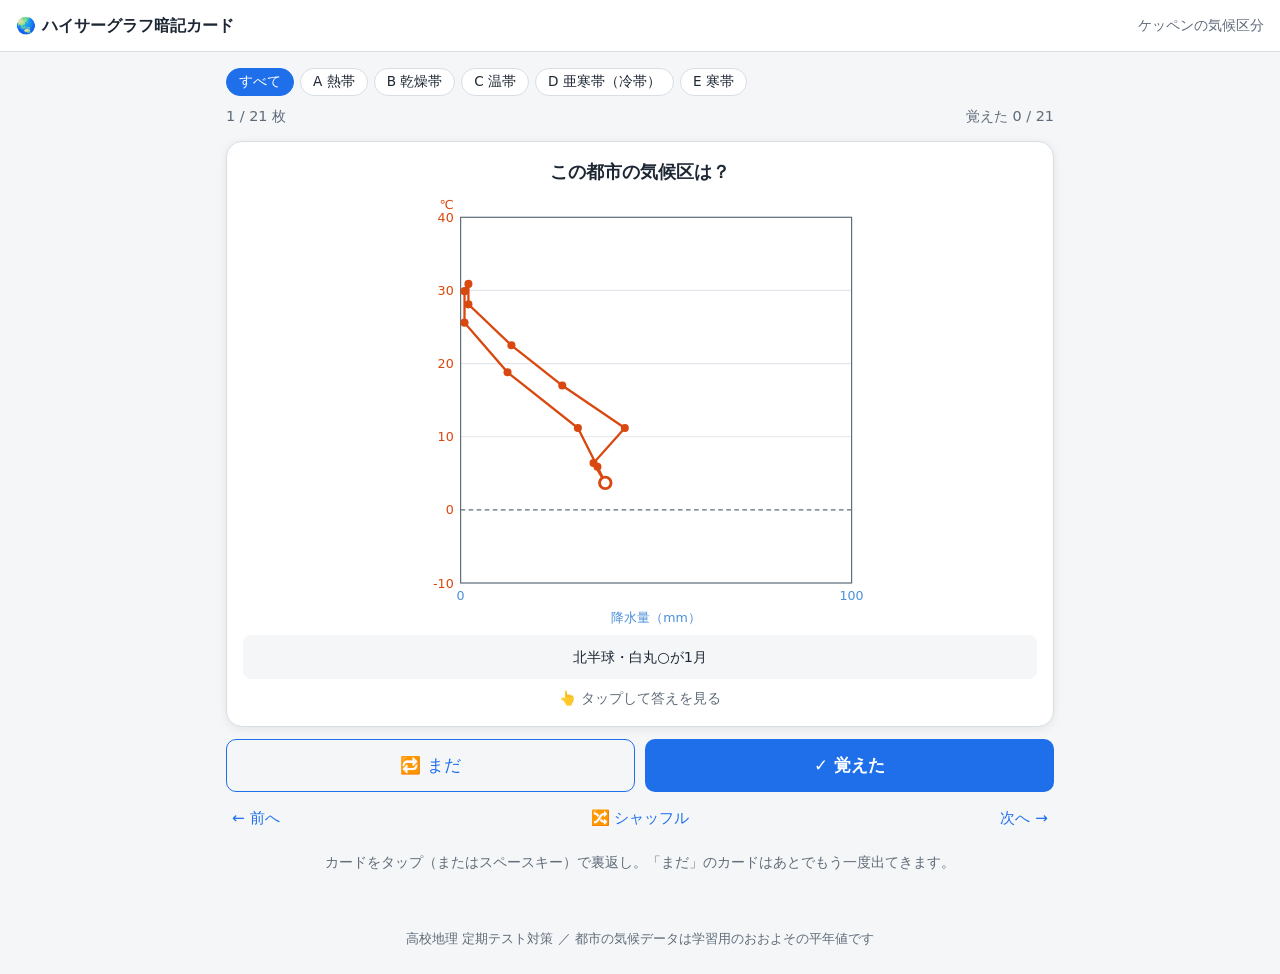
==== commit 983b7615: "熱帯モンスーン気候（Am）の判定説明を修正 乾燥限界ではなく Am の条件式が負になる場合に「-7mm 以上」と表示され、 また強い乾季があるのに「弱い乾季」と説明していた点を直した。  Co-Aut" ====
--- a/docs/index.html
+++ b/docs/index.html
@@ -247,9 +247,9 @@
         <p class="answer-code">Am（熱帯モンスーン気候）</p>
         <p class="answer-city">ヤンゴン（ミャンマー）</p>
         <p class="label">判定の手順</p>
-        <ol class="steps"><li>最暖月平均気温 30.6℃ ≧ 10℃ → 寒帯（E）ではない</li><li>年降水量 2673mm ≧ 乾燥限界 823mm（夏に雨が集中（夏半年に年降水量の70%以上）なので r = 20 × (27.2 + 14)）→ 乾燥帯（B）ではない</li><li>最寒月平均気温 25.1℃ ≧ 18℃ → 熱帯（A）</li><li>最少雨月 2mm &lt; 60mm だが、100 − 年降水量/25 = -7mm 以上 → 弱い乾季のある熱帯モンスーン気候（Am）</li></ol>
-        <p class="label">特徴</p>
-        <p>モンスーン（季節風）の影響で多雨。短い弱い乾季がある。</p>
+        <ol class="steps"><li>最暖月平均気温 30.6℃ ≧ 10℃ → 寒帯（E）ではない</li><li>年降水量 2673mm ≧ 乾燥限界 823mm（夏に雨が集中（夏半年に年降水量の70%以上）なので r = 20 × (27.2 + 14)）→ 乾燥帯（B）ではない</li><li>最寒月平均気温 25.1℃ ≧ 18℃ → 熱帯（A）</li><li>最少雨月降水量 2mm &lt; 60mm → 乾季がある（Af ではない）</li><li>年降水量 2673mm が 2500mm 以上なので、乾季の雨が少なくても条件（最少雨月 ≧ 100 − 年降水量/25）を満たす → 雨季の大量の雨で乾季を補える熱帯モンスーン気候（Am）</li></ol>
+        <p class="label">特徴</p>
+        <p>モンスーン（季節風）の影響で雨季に大量の雨が降る。乾季はあるが、年降水量が多いため森林が育つ。</p>
         <p>植生：常緑広葉樹と落葉樹がまじる森林／土壌：ラトソル</p>
         <p class="tap">👆 タップで表に戻る</p>
       </div>
@@ -269,7 +269,7 @@
         <p class="answer-code">Aw（サバナ気候）</p>
         <p class="answer-city">バンコク（タイ）</p>
         <p class="label">判定の手順</p>
-        <ol class="steps"><li>最暖月平均気温 30.3℃ ≧ 10℃ → 寒帯（E）ではない</li><li>年降水量 1658mm ≧ 乾燥限界 850mm（夏に雨が集中（夏半年に年降水量の70%以上）なので r = 20 × (28.5 + 14)）→ 乾燥帯（B）ではない</li><li>最寒月平均気温 26.4℃ ≧ 18℃ → 熱帯（A）</li><li>最少雨月 9mm が 60mm と 34mm（100 − 年降水量/25）を下回る → はっきりした乾季のあるサバナ気候（Aw）</li></ol>
+        <ol class="steps"><li>最暖月平均気温 30.3℃ ≧ 10℃ → 寒帯（E）ではない</li><li>年降水量 1658mm ≧ 乾燥限界 850mm（夏に雨が集中（夏半年に年降水量の70%以上）なので r = 20 × (28.5 + 14)）→ 乾燥帯（B）ではない</li><li>最寒月平均気温 26.4℃ ≧ 18℃ → 熱帯（A）</li><li>最少雨月降水量 9mm &lt; 60mm → 乾季がある（Af ではない）</li><li>最少雨月 9mm &lt; 100 − 年降水量/25 = 34mm（年降水量が乾季を補うほど多くない）→ はっきりした乾季のあるサバナ気候（Aw）</li></ol>
         <p class="label">特徴</p>
         <p>雨季と乾季が明瞭。乾季には草が枯れる。</p>
         <p>植生：疎林と長草草原（サバナ）／土壌：ラトソル</p>
@@ -291,7 +291,7 @@
         <p class="answer-code">Aw（サバナ気候）</p>
         <p class="answer-city">ダーウィン（オーストラリア）</p>
         <p class="label">判定の手順</p>
-        <ol class="steps"><li>最暖月平均気温 29.3℃ ≧ 10℃ → 寒帯（E）ではない</li><li>年降水量 1720mm ≧ 乾燥限界 833mm（夏に雨が集中（夏半年に年降水量の70%以上）なので r = 20 × (27.6 + 14)）→ 乾燥帯（B）ではない</li><li>最寒月平均気温 24.9℃ ≧ 18℃ → 熱帯（A）</li><li>最少雨月 1mm が 60mm と 31mm（100 − 年降水量/25）を下回る → はっきりした乾季のあるサバナ気候（Aw）</li></ol>
+        <ol class="steps"><li>最暖月平均気温 29.3℃ ≧ 10℃ → 寒帯（E）ではない</li><li>年降水量 1720mm ≧ 乾燥限界 833mm（夏に雨が集中（夏半年に年降水量の70%以上）なので r = 20 × (27.6 + 14)）→ 乾燥帯（B）ではない</li><li>最寒月平均気温 24.9℃ ≧ 18℃ → 熱帯（A）</li><li>最少雨月降水量 1mm &lt; 60mm → 乾季がある（Af ではない）</li><li>最少雨月 1mm &lt; 100 − 年降水量/25 = 31mm（年降水量が乾季を補うほど多くない）→ はっきりした乾季のあるサバナ気候（Aw）</li></ol>
         <p class="label">特徴</p>
         <p>雨季と乾季が明瞭。乾季には草が枯れる。</p>
         <p>植生：疎林と長草草原（サバナ）／土壌：ラトソル</p>
